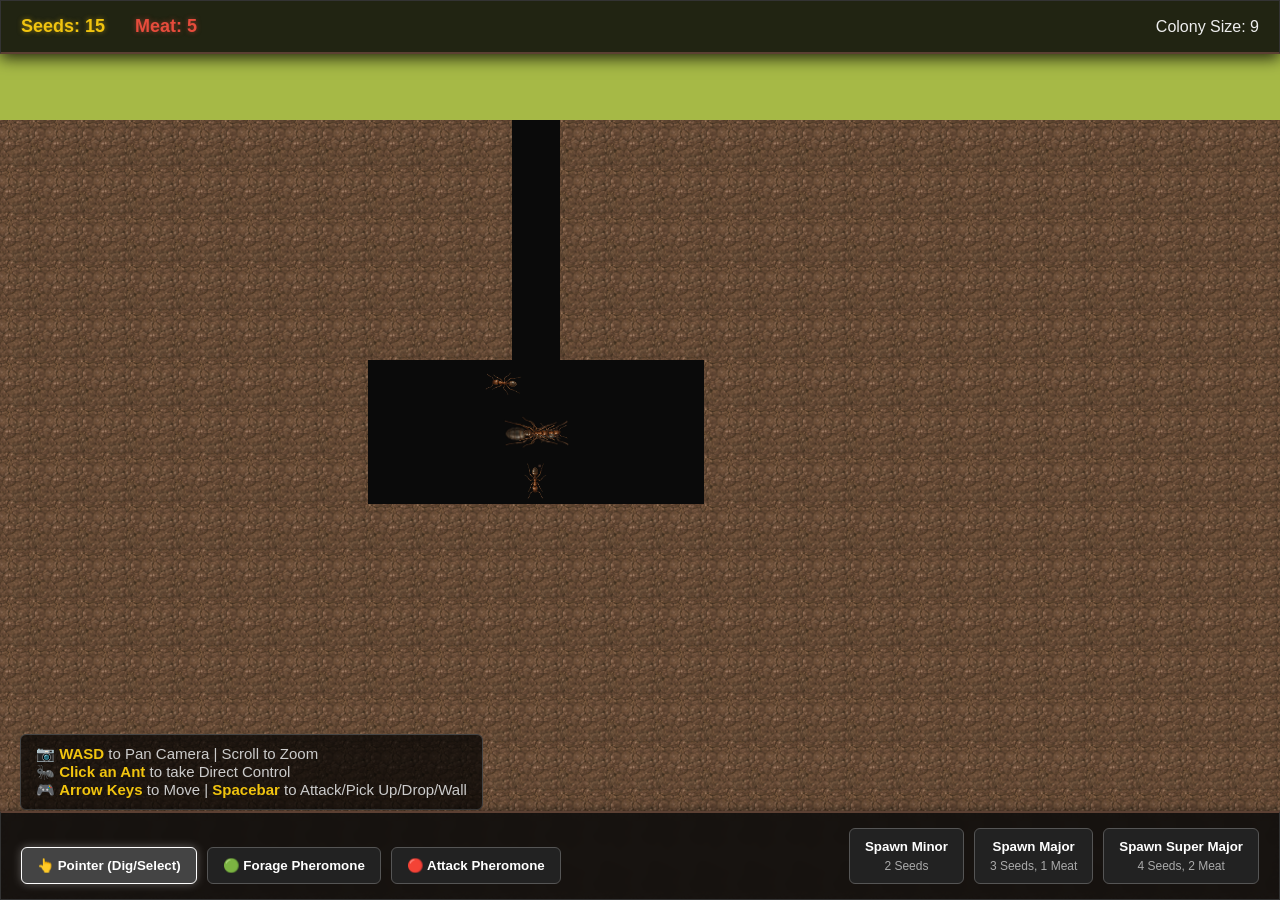
==== index.html @ 5a68338a "Add files via upload" ====
<!DOCTYPE html>
<html lang="en">
<head>
    <meta charset="UTF-8">
    <meta name="viewport" content="width=device-width, initial-scale=1.0">
    <title>Pheidole Rhea - Solid Walls Update</title>
    <style>
        * { box-sizing: border-box; margin: 0; padding: 0; user-select: none; }
        body {
            background-color: #050505; color: #eee;
            font-family: 'Segoe UI', Tahoma, Geneva, Verdana, sans-serif;
            overflow: hidden; width: 100vw; height: 100vh;
        }
        #game-container { position: relative; width: 100%; height: 100%; }
        canvas { display: block; width: 100%; height: 100%; image-rendering: pixelated; }
        
        #ui-layer {
            position: absolute; top: 0; left: 0; width: 100%; height: 100%;
            pointer-events: none; display: flex; flex-direction: column; justify-content: space-between;
        }

        .hud-panel {
            background: rgba(10, 10, 10, 0.85); border: 1px solid #333;
            padding: 15px 20px; pointer-events: auto;
            box-shadow: 0 4px 15px rgba(0,0,0,0.8); backdrop-filter: blur(5px);
        }

        #top-hud { display: flex; justify-content: space-between; align-items: center; border-bottom: 2px solid #5c4033; }
        .resource-group { display: flex; gap: 30px; font-weight: bold; font-size: 18px; }
        .res-seeds { color: #f1c40f; text-shadow: 0 0 5px rgba(241, 196, 15, 0.5); }
        .res-meat { color: #e74c3c; text-shadow: 0 0 5px rgba(231, 76, 60, 0.5); }

        #raid-warning {
            color: #ff3333; font-weight: 900; font-size: 24px; letter-spacing: 2px;
            animation: pulse-red 0.5s infinite alternate; display: none;
        }

        @keyframes pulse-red {
            from { text-shadow: 0 0 10px #ff0000; transform: scale(1); }
            to { text-shadow: 0 0 30px #ff0000; transform: scale(1.1); }
        }

        #bottom-hud { display: flex; justify-content: space-between; align-items: flex-end; border-top: 2px solid #5c4033; }
        .tools-group, .spawn-group { display: flex; gap: 10px; }

        button {
            background: #222; color: #fff; border: 1px solid #555; padding: 10px 15px;
            cursor: pointer; font-weight: bold; border-radius: 6px; transition: all 0.2s;
        }
        button:hover { background: #333; transform: translateY(-2px); }
        button:active { transform: translateY(1px); }
        button:disabled { background: #111; color: #444; cursor: not-allowed; transform: none; border-color: #222; }
        
        .tool-btn.active { background: #444; border-color: #fff; box-shadow: 0 0 10px rgba(255,255,255,0.3); }
        .tool-forage.active { border-color: #2ecc71; box-shadow: 0 0 10px #2ecc71; }
        .tool-attack.active { border-color: #e74c3c; box-shadow: 0 0 10px #e74c3c; }
        .cost { display: block; font-size: 12px; color: #aaa; margin-top: 5px; font-weight: normal; }

        #context-menu {
            position: absolute; top: 50%; left: 50%; transform: translate(-50%, -50%);
            display: none; flex-direction: column; align-items: center; border-radius: 8px;
        }
        #plug-btn { background: #880000; border-color: #ff4444; font-size: 16px; padding: 12px 24px; }
        #plug-btn:hover { background: #aa0000; box-shadow: 0 0 15px #ff0000; }

        #controls-hint {
            position: absolute; bottom: 90px; left: 20px; color: #ccc; font-size: 15px; pointer-events: none;
            background: rgba(0,0,0,0.7); padding: 10px 15px; border-radius: 6px; border: 1px solid #444;
        }
        .highlight { color: #f1c40f; font-weight: bold; }
    </style>
</head>
<body>

<div id="game-container">
    <canvas id="gameCanvas"></canvas>
    
    <div id="controls-hint">
        📷 <span class="highlight">WASD</span> to Pan Camera | Scroll to Zoom<br>
        🐜 <span class="highlight">Click an Ant</span> to take Direct Control<br>
        🎮 <span class="highlight">Arrow Keys</span> to Move | <span class="highlight">Spacebar</span> to Attack/Pick Up/Drop/Wall
    </div>

    <div id="ui-layer">
        <div id="top-hud" class="hud-panel">
            <div class="resource-group">
                <span class="res-seeds">Seeds: <span id="count-seeds">10</span></span>
                <span class="res-meat">Meat: <span id="count-meat">5</span></span>
            </div>
            <div id="raid-warning">⚠️ WAVE <span id="wave-num">1</span>: ARMY ANT RAID! ⚠️</div>
            <div class="population">Colony Size: <span id="count-pop">1</span></div>
        </div>

        <div id="context-menu" class="hud-panel">
            <h3 style="margin-bottom: 15px; color: #3498db;">Super Major Selected</h3>
            <button id="plug-btn">Toggle Plug Mode (Defend)</button>
        </div>

        <div id="bottom-hud" class="hud-panel">
            <div class="tools-group">
                <button class="tool-btn active" id="tool-pointer" onclick="setTool('pointer')">👆 Pointer (Dig/Select)</button>
                <button class="tool-btn tool-forage" id="tool-forage" onclick="setTool('forage')">🟢 Forage Pheromone</button>
                <button class="tool-btn tool-attack" id="tool-attack" onclick="setTool('attack')">🔴 Attack Pheromone</button>
            </div>
            <div class="spawn-group">
                <button id="spawn-minor">Spawn Minor<span class="cost">2 Seeds</span></button>
                <button id="spawn-major">Spawn Major<span class="cost">3 Seeds, 1 Meat</span></button>
                <button id="spawn-super">Spawn Super Major<span class="cost">4 Seeds, 2 Meat</span></button>
            </div>
        </div>
    </div>
</div>

<script>
/** 
 * ENGINE & CAMERA SETUP
 */
const canvas = document.getElementById('gameCanvas');
const ctx = canvas.getContext('2d');
const TILE_SIZE = 40; 
const COLS = 60; 
const ROWS = 60;
const SURFACE_Y = 15; 

// Camera & Input System
const camera = { x: 0, y: 0, zoom: 1.2 };
const keys = { w: false, a: false, s: false, d: false, arrowup: false, arrowdown: false, arrowleft: false, arrowright: false, ' ': false };
let spacePressed = false; 

window.addEventListener('keydown', e => { 
    let k = e.key.toLowerCase();
    if(k === ' ') k = ' ';
    if(keys.hasOwnProperty(k)) {
        keys[k] = true;
        if (['arrowup', 'arrowdown', 'arrowleft', 'arrowright', ' '].includes(k)) e.preventDefault(); 
    }
});
window.addEventListener('keyup', e => { 
    let k = e.key.toLowerCase();
    if(k === ' ') { k = ' '; spacePressed = false; }
    if(keys.hasOwnProperty(k)) keys[k] = false; 
});
canvas.addEventListener('wheel', e => {
    camera.zoom -= e.deltaY * 0.001;
    camera.zoom = Math.max(0.5, Math.min(camera.zoom, 3.0));
});

function resize() { canvas.width = window.innerWidth; canvas.height = window.innerHeight; }
window.addEventListener('resize', resize);
resize();

// Game State
const state = {
    resources: { seeds: 15, meat: 5 },
    grid: [], entities: [], jobs: [], surfaceItems: [], pheromones: [], 
    particles: [], floatingTexts: [], splats: [], 
    controlledAnt: null, raidTimer: 1800, isRaidActive: false, wave: 1,
    activeTool: 'pointer', isDrawing: false, shake: 0, time: 0,
    postBattleTimer: 0
};

// Asset Registry
const ASSETS = {
    queen: { src: 'queen.png', img: new Image(), loaded: false, fallback: '#9b59b6' },
    minor: { src: 'minor.png', img: new Image(), loaded: false, fallback: '#f1c40f' },
    major: { src: 'major.png', img: new Image(), loaded: false, fallback: '#e67e22' },
    super_major: { src: 'super-major.png', img: new Image(), loaded: false, fallback: '#c0392b' },
    army_ant: { src: 'army_ant.png', img: new Image(), loaded: false, fallback: '#ff0000' },
    dirt_tile: { src: 'dirt_tile.png', img: new Image(), loaded: false, fallback: '#5c4033' },
    dirt_ball: { src: 'dirt_ball.png', img: new Image(), loaded: false, fallback: '#8b5a2b' }
};

Object.values(ASSETS).forEach(asset => {
    asset.img.src = asset.src;
    asset.img.onload = () => asset.loaded = true;
});

function initMap() {
    let centerX = Math.floor(COLS / 2);
    for (let y = 0; y < ROWS; y++) {
        state.grid[y] = [];
        for (let x = 0; x < COLS; x++) state.grid[y][x] = (y < SURFACE_Y) ? 0 : 1;
    }
    for(let y = SURFACE_Y - 1; y < SURFACE_Y + 5; y++) state.grid[y][centerX] = 0;
    for(let cy = SURFACE_Y + 5; cy <= SURFACE_Y + 7; cy++) {
        for(let cx = centerX - 3; cx <= centerX + 3; cx++) state.grid[cy][cx] = 0;
    }
    camera.x = (centerX * TILE_SIZE) - (canvas.width / 2) / camera.zoom;
    camera.y = ((SURFACE_Y + 5) * TILE_SIZE) - (canvas.height / 2) / camera.zoom;
}

/**
 * GAME JUICE
 */
class Particle {
    constructor(x, y, color, speed = 4) {
        this.x = x; this.y = y;
        this.vx = (Math.random() - 0.5) * speed; this.vy = (Math.random() - 0.5) * speed;
        this.life = 1.0; this.decay = Math.random() * 0.05 + 0.02;
        this.color = color; this.size = Math.random() * 4 + 2;
    }
    update() { this.x += this.vx; this.y += this.vy; this.life -= this.decay; }
    draw() {
        ctx.globalAlpha = Math.max(0, this.life);
        ctx.fillStyle = this.color; ctx.fillRect(this.x, this.y, this.size, this.size);
        ctx.globalAlpha = 1.0;
    }
}

class FloatingText {
    constructor(x, y, text, color) {
        this.x = x; this.y = y; this.text = text; this.color = color;
        this.life = 1.0; this.vy = -1;
    }
    update() { this.y += this.vy; this.life -= 0.02; }
    draw() {
        ctx.globalAlpha = Math.max(0, this.life);
        ctx.fillStyle = this.color; ctx.font = "bold 18px Arial";
        ctx.fillText(this.text, this.x, this.y);
        ctx.globalAlpha = 1.0;
    }
}

function spawnParticles(x, y, color, count=5, speed=4) { for(let i=0; i<count; i++) state.particles.push(new Particle(x, y, color, speed)); }
function spawnText(x, y, text, color) { state.floatingTexts.push(new FloatingText(x, y, text, color)); }
function triggerShake(intensity) { state.shake = intensity; }

/**
 * PHYSICS & COLLISION (NEW SOLID WALL SYSTEM)
 */
function isWall(gx, gy) {
    if (gx < 0 || gx >= COLS || gy < 0 || gy >= ROWS) return true; // World bounds are walls
    return state.grid[gy][gx] === 1;
}

// Pushes an entity out of any wall tile it currently overlaps
function resolveCollision(entity) {
    const radius = TILE_SIZE * 0.35; // Ant collision radius
    const left = entity.x - radius;
    const right = entity.x + radius;
    const top = entity.y - radius;
    const bottom = entity.y + radius;

    const minGx = Math.floor(left / TILE_SIZE);
    const maxGx = Math.floor(right / TILE_SIZE);
    const minGy = Math.floor(top / TILE_SIZE);
    const maxGy = Math.floor(bottom / TILE_SIZE);

    for (let gy = minGy; gy <= maxGy; gy++) {
        for (let gx = minGx; gx <= maxGx; gx++) {
            if (!isWall(gx, gy)) continue;

            // Tile world bounds
            const tileLeft = gx * TILE_SIZE;
            const tileRight = tileLeft + TILE_SIZE;
            const tileTop = gy * TILE_SIZE;
            const tileBottom = tileTop + TILE_SIZE;

            // Find closest point on tile to entity center
            const closestX = Math.max(tileLeft, Math.min(entity.x, tileRight));
            const closestY = Math.max(tileTop, Math.min(entity.y, tileBottom));

            const dx = entity.x - closestX;
            const dy = entity.y - closestY;
            const distSq = dx * dx + dy * dy;

            if (distSq < radius * radius && distSq > 0) {
                const dist = Math.sqrt(distSq);
                const overlap = radius - dist;
                const nx = dx / dist;
                const ny = dy / dist;

                entity.x += nx * overlap;
                entity.y += ny * overlap;
            } else if (distSq === 0) {
                // Entity center is exactly inside wall, push toward tile center inverse
                const centerX = tileLeft + TILE_SIZE / 2;
                const centerY = tileTop + TILE_SIZE / 2;
                const pushDx = entity.x - centerX;
                const pushDy = entity.y - centerY;
                const pushDist = Math.hypot(pushDx, pushDy) || 1;
                entity.x += (pushDx / pushDist) * (radius + 1);
                entity.y += (pushDy / pushDist) * (radius + 1);
            }
        }
    }
}

// Returns true if a straight line from (x1,y1) to (x2,y2) crosses any wall
function lineCrossesWall(x1, y1, x2, y2) {
    const steps = Math.ceil(Math.hypot(x2 - x1, y2 - y1) / (TILE_SIZE * 0.5));
    for (let i = 1; i <= steps; i++) {
        const t = i / steps;
        const cx = x1 + (x2 - x1) * t;
        const cy = y1 + (y2 - y1) * t;
        if (isWall(Math.floor(cx / TILE_SIZE), Math.floor(cy / TILE_SIZE))) return true;
    }
    return false;
}

/**
 * PATHFINDING (A*)
 */
function heuristic(a, b) { return Math.abs(a.x - b.x) + Math.abs(a.y - b.y); }
function findPath(startX, startY, endX, endY, isEnemy = false) {
    if(startX===endX && startY===endY) return [];
    if (isWall(endX, endY)) return null; // Can't path to a wall
    
    let openSet = [{ x: startX, y: startY, g: 0, f: heuristic({x: startX, y: startY}, {x: endX, y: endY}), parent: null }];
    let closedSet = new Set();
    
    while (openSet.length > 0) {
        openSet.sort((a, b) => a.f - b.f);
        let current = openSet.shift();
        
        if (current.x === endX && current.y === endY) {
            let path = []; let curr = current;
            while (curr.parent) { path.push({ x: curr.x, y: curr.y }); curr = curr.parent; }
            return path.reverse();
        }
        closedSet.add(`${current.x},${current.y}`);
        
        let neighbors = [
            { x: current.x, y: current.y - 1 }, { x: current.x, y: current.y + 1 },
            { x: current.x - 1, y: current.y }, { x: current.x + 1, y: current.y }
        ];
        
        for (let n of neighbors) {
            if (n.x < 0 || n.x >= COLS || n.y < 0 || n.y >= ROWS) continue;
            if (state.grid[n.y][n.x] === 1) continue; 
            if (closedSet.has(`${n.x},${n.y}`)) continue;
            if (isEnemy && state.entities.some(e => e.type === 'super_major' && e.state === 'DEFENDING' && e.gx === n.x && e.gy === n.y)) continue;
            
            let gScore = current.g + 1;
            let existing = openSet.find(o => o.x === n.x && o.y === n.y);
            if (!existing) openSet.push({ x: n.x, y: n.y, g: gScore, f: gScore + heuristic(n, {x: endX, y: endY}), parent: current });
            else if (gScore < existing.g) { existing.g = gScore; existing.f = gScore + heuristic(n, {x: endX, y: endY}); existing.parent = current; }
        }
    }
    return null; 
}

/**
 * ENTITIES & COMBAT
 */
const STATS = {
    queen: { hp: 200, dmg: 0, speed: 0 },
    minor: { hp: 15, dmg: 2, speed: 2.2 },
    major: { hp: 40, dmg: 8, speed: 1.6 },
    super_major: { hp: 80, dmg: 15, speed: 1.2 },
    army_ant: { hp: 25, dmg: 5, speed: 2.5 }
};

class Ant {
    constructor(type, x, y) {
        this.type = type; this.x = x; this.y = y;
        this.gx = Math.floor(x / TILE_SIZE); this.gy = Math.floor(y / TILE_SIZE);
        this.state = 'IDLE'; this.path = []; this.job = null;
        
        this.maxHp = STATS[type].hp; this.hp = this.maxHp;
        this.dmg = STATS[type].dmg; this.speed = STATS[type].speed;
        
        this.angle = 0; this.wobble = Math.random() * Math.PI;
        this.attackTimer = 0; this.flash = 0;
        this.underAttack = 0; 
        this.alertTimer = 0; 
    }

    update() {
        this.gx = Math.floor(this.x / TILE_SIZE); this.gy = Math.floor(this.y / TILE_SIZE);
        if (this.flash > 0) this.flash--;
        if (this.underAttack > 0) this.underAttack--;
        if (this.alertTimer > 0) this.alertTimer--;
        if (this.state === 'DEFENDING') this.speed = 0;

        // DIRECT PLAYER CONTROL OVERRIDE
        if (state.controlledAnt === this) {
            this.handlePlayerControl();
            resolveCollision(this); // NEW: Always enforce wall collision
            return;
        }

        // COMBAT SYSTEM (AI)
        if (this.attackTimer > 0) this.attackTimer--;
        if (this.type !== 'queen') {
            let enemyTypes = this.type === 'army_ant' ? ['minor', 'major', 'super_major', 'queen'] : ['army_ant'];
            let target = state.entities.find(e => enemyTypes.includes(e.type) && Math.hypot(e.x - this.x, e.y - this.y) < TILE_SIZE * 1.2);
            
            if (target) {
                if (this.state === 'MOVING_TO_JOB' || this.state === 'DIGGING' || this.state === 'HARVESTING') {
                    if (this.job) { this.job.assigned = false; this.job = null; }
                    this.state = 'IDLE';
                }
                
                this.path = []; 
                this.angle = Math.atan2(target.y - this.y, target.x - this.x);
                if (this.attackTimer <= 0) {
                    target.hp -= this.dmg;
                    target.flash = 10;
                    target.underAttack = 300; 
                    this.attackTimer = 30; 
                    spawnParticles(target.x, target.y, '#ff0000', 5, 6);
                    triggerShake(2);
                    
                    // UPDATED: Combat lunge respects walls
                    const lungeDist = 8;
                    const lungeX = this.x + Math.cos(this.angle) * lungeDist;
                    const lungeY = this.y + Math.sin(this.angle) * lungeDist;
                    if (!lineCrossesWall(this.x, this.y, lungeX, lungeY)) {
                        this.x = lungeX;
                        this.y = lungeY;
                    }
                }
                resolveCollision(this); // NEW: Enforce after combat movement
                return; 
            }
        }

        // MOVEMENT
        if (this.path.length > 0) {
            let target = this.path[0];
            let tx = target.x * TILE_SIZE + TILE_SIZE / 2;
            let ty = target.y * TILE_SIZE + TILE_SIZE / 2;
            let dx = tx - this.x, dy = ty - this.y;
            let dist = Math.hypot(dx, dy);
            
            if (dist < this.speed) {
                this.x = tx; this.y = ty; this.path.shift();
            } else {
                this.x += (dx / dist) * this.speed; this.y += (dy / dist) * this.speed;
                this.angle = Math.atan2(dy, dx); 
                this.wobble += 0.4;
                if (Math.random() < 0.1 && this.gy >= SURFACE_Y) spawnParticles(this.x, this.y, '#5c4033', 1, 1);
            }
        } else {
            this.handleStateLogic();
        }
        
        resolveCollision(this); // NEW: Always enforce wall collision after any movement
    }

    handlePlayerControl() {
        let dx = 0, dy = 0;
        if (keys.arrowup) dy -= this.speed * 1.5; 
        if (keys.arrowdown) dy += this.speed * 1.5;
        if (keys.arrowleft) dx -= this.speed * 1.5;
        if (keys.arrowright) dx += this.speed * 1.5;

        if (dx !== 0 || dy !== 0) {
            this.x += dx;
            this.y += dy;
            this.angle = Math.atan2(dy, dx);
            this.wobble += 0.5;
            if (Math.random() < 0.2 && this.gy >= SURFACE_Y) spawnParticles(this.x, this.y, '#5c4033', 1, 1);
            // Collision resolved in main update() after this returns
        }

        if (keys[' '] && !spacePressed) {
            spacePressed = true;
            this.performManualAction();
        }
    }

    performManualAction() {
        let enemy = state.entities.find(e => e.type === 'army_ant' && Math.hypot(e.x - this.x, e.y - this.y) < TILE_SIZE * 1.5);
        if (enemy) {
            enemy.hp -= this.dmg; enemy.flash = 10; enemy.underAttack = 300;
            spawnParticles(enemy.x, enemy.y, '#ff0000', 8, 6);
            triggerShake(3);
            
            // UPDATED: Player attack lunge also respects walls
            const lungeDist = 10;
            const lungeX = this.x + Math.cos(this.angle) * lungeDist;
            const lungeY = this.y + Math.sin(this.angle) * lungeDist;
            if (!lineCrossesWall(this.x, this.y, lungeX, lungeY)) {
                this.x = lungeX;
                this.y = lungeY;
            }
            return;
        }

        // Wall Building Logic
        if (this.state === 'CARRYING_DIRT') {
            let targetGx = this.gx + Math.round(Math.cos(this.angle));
            let targetGy = this.gy + Math.round(Math.sin(this.angle));
            
            if (targetGy >= 0 && targetGy < ROWS && targetGx >= 0 && targetGx < COLS && state.grid[targetGy][targetGx] === 0) {
                state.grid[targetGy][targetGx] = 1; 
                spawnParticles(targetGx*TILE_SIZE+20, targetGy*TILE_SIZE+20, '#8b5a2b', 12, 3);
                triggerShake(3);
                spawnText(targetGx*TILE_SIZE+20, targetGy*TILE_SIZE, "WALL!", "#d4a574");
            }
            
            this.state = 'IDLE'; 
            return;
        }

        if (this.state === 'CARRYING_RESOURCE') {
            state.surfaceItems.push({ type: this.carriedResource, x: this.gx, y: this.gy });
            this.state = 'IDLE'; this.carriedResource = null; return;
        }

        let item = state.surfaceItems.find(i => i.x === this.gx && i.y === this.gy);
        if (item) {
            this.carriedResource = item.type; this.state = 'CARRYING_RESOURCE';
            state.surfaceItems = state.surfaceItems.filter(i => i !== item);
            return;
        }

        let targetGx = this.gx + Math.round(Math.cos(this.angle));
        let targetGy = this.gy + Math.round(Math.sin(this.angle));
        if (targetGy >= SURFACE_Y && state.grid[targetGy] && state.grid[targetGy][targetGx] === 1) {
            state.grid[targetGy][targetGx] = 0;
            spawnParticles(targetGx*TILE_SIZE+20, targetGy*TILE_SIZE+20, '#5c4033', 15);
            this.state = 'CARRYING_DIRT';
        }
    }

    handleStateLogic() {
        if (this.type === 'queen') return;

        // POST-BATTLE RETREAT LOGIC
        if (state.postBattleTimer > 0 && this.type !== 'army_ant') {
            if (this.gy >= SURFACE_Y) {
                let centerX = Math.floor(COLS / 2);
                let surfaceTargetY = SURFACE_Y - 2;
                if (this.path.length === 0 || Math.random() < 0.02) {
                    this.path = findPath(this.gx, this.gy, centerX, surfaceTargetY) || [];
                }
            } else {
                if (this.path.length === 0 && Math.random() < 0.05) {
                     let nx = this.gx + Math.floor(Math.random()*10)-5;
                     let ny = Math.max(0, Math.min(SURFACE_Y-2, this.gy + Math.floor(Math.random()*6)-3));
                     this.path = findPath(this.gx, this.gy, nx, ny) || [];
                }
            }
            return;
        }

        // DISTRESS SYSTEM
        if (this.type !== 'army_ant') {
            let distressAnt = state.entities.find(e => e.underAttack > 0 && e.type !== 'army_ant' && e !== this);
            if (distressAnt) {
                let dist = Math.hypot(this.x - distressAnt.x, this.y - distressAnt.y);
                if (dist < TILE_SIZE * 8) {
                    let shouldHelp = (distressAnt.type === 'queen') || (this.type === 'major') || (this.type === 'super_major' && distressAnt.gy >= SURFACE_Y);
                    if (shouldHelp) {
                        if (this.state === 'MOVING_TO_JOB' || this.state === 'DIGGING' || this.state === 'HARVESTING') {
                            if (this.job) { this.job.assigned = false; this.job = null; }
                            this.state = 'IDLE';
                        }
                        this.path = findPath(this.gx, this.gy, distressAnt.gx, distressAnt.gy) || [];
                        this.alertTimer = 60; 
                        return;
                    }
                }
            }
        }

        if (this.type === 'army_ant') {
            if (Math.random() < 0.05) {
                let queen = state.entities.find(e => e.type === 'queen');
                if (queen) this.path = findPath(this.gx, this.gy, queen.gx, queen.gy, true) || [];
            }
            return;
        }

        if (this.state === 'IDLE') {
            let workersAlive = state.entities.some(e => e.type === 'minor' || e.type === 'major');
            
            if (this.type === 'minor' || (!workersAlive && this.type === 'super_major')) {
                let job = state.jobs.find(j => !j.assigned && (j.type === 'DIG' || (j.type === 'HARVEST' && j.resourceType === 'seed')));
                if (job) this.assignJob(job);
            } 
            if (this.type === 'major' || (!workersAlive && this.type === 'super_major')) {
                let job = state.jobs.find(j => !j.assigned && j.type === 'HARVEST' && j.resourceType === 'meat');
                if (job) this.assignJob(job);
            }

            if (this.type === 'super_major' && workersAlive && Math.random() < 0.005) {
                let targetX = Math.floor(Math.random() * COLS);
                let targetY = Math.floor(Math.random() * (SURFACE_Y - 2));
                this.path = findPath(this.gx, this.gy, targetX, targetY) || [];
            }

            if (!this.job && this.type !== 'super_major') {
                if (this.gy < SURFACE_Y) {
                    if (Math.random() < 0.05) {
                        let queen = state.entities.find(e => e.type === 'queen');
                        this.path = findPath(this.gx, this.gy, queen.gx, queen.gy) || [];
                    }
                } else if (Math.random() < 0.02) {
                    let nx = this.gx + Math.floor(Math.random()*5)-2;
                    let ny = this.gy + Math.floor(Math.random()*5)-2;
                    if (state.grid[ny] && state.grid[ny][nx] === 0) this.path = findPath(this.gx, this.gy, nx, ny) || [];
                }
            }
        } else if (this.state === 'MOVING_TO_JOB') {
            if (Math.hypot(this.gx - this.job.x, this.gy - this.job.y) <= 1) {
                if (this.job.type === 'DIG') { this.state = 'DIGGING'; this.digTimer = 20; }
                else if (this.job.type === 'HARVEST') { this.state = 'HARVESTING'; this.digTimer = 10; }
            } else {
                this.assignJob(this.job); 
            }
        } else if (this.state === 'DIGGING') {
            this.digTimer--;
            if(this.digTimer % 5 === 0) spawnParticles(this.x, this.y, '#5c4033', 2);
            if (this.digTimer <= 0) {
                state.grid[this.job.y][this.job.x] = 0; 
                spawnParticles(this.job.x*TILE_SIZE+20, this.job.y*TILE_SIZE+20, '#5c4033', 15);
                state.jobs = state.jobs.filter(j => j !== this.job);
                this.job = null; this.state = 'CARRYING_DIRT';
                this.path = findPath(this.gx, this.gy, Math.floor(COLS/2), SURFACE_Y - 2) || []; 
            }
        } else if (this.state === 'CARRYING_DIRT') {
            if (this.gy < SURFACE_Y) {
                this.state = 'IDLE'; spawnParticles(this.x, this.y, '#8b5a2b', 8);
            }
            else if (this.path.length === 0) this.path = findPath(this.gx, this.gy, Math.floor(COLS/2), SURFACE_Y - 2) || [];
        } else if (this.state === 'HARVESTING') {
            this.digTimer--;
            if (this.digTimer <= 0) {
                state.surfaceItems = state.surfaceItems.filter(i => !(i.x === this.job.x && i.y === this.job.y));
                state.jobs = state.jobs.filter(j => j !== this.job);
                this.carriedResource = this.job.resourceType;
                spawnParticles(this.x, this.y, this.carriedResource === 'seed' ? '#f1c40f' : '#e74c3c', 10);
                this.job = null; this.state = 'CARRYING_RESOURCE';
                let queen = state.entities.find(e => e.type === 'queen');
                this.path = findPath(this.gx, this.gy, queen.gx, queen.gy) || [];
            }
        } else if (this.state === 'CARRYING_RESOURCE') {
            let queen = state.entities.find(e => e.type === 'queen');
            if (Math.hypot(this.gx - queen.gx, this.gy - queen.gy) < TILE_SIZE) {
                if (this.carriedResource === 'seed') { state.resources.seeds++; spawnText(this.x, this.y-20, "+1 Seed", "#f1c40f"); }
                if (this.carriedResource === 'meat') { state.resources.meat++; spawnText(this.x, this.y-20, "+1 Meat", "#e74c3c"); }
                updateUI();
                this.carriedResource = null; this.state = 'IDLE';
            } else if (this.path.length === 0) {
                this.path = findPath(this.gx, this.gy, queen.gx, queen.gy) || [];
            }
        }
    }

    assignJob(job) {
        job.assigned = true; this.job = job;
        let targetX = job.x, targetY = job.y;
        if (job.type === 'DIG') {
            let adj = [
                {x: job.x, y: job.y-1}, {x: job.x, y: job.y+1},
                {x: job.x-1, y: job.y}, {x: job.x+1, y: job.y}
            ].find(n => state.grid[n.y] && state.grid[n.y][n.x] === 0);
            if (adj) { targetX = adj.x; targetY = adj.y; }
        }
        this.path = findPath(this.gx, this.gy, targetX, targetY) || [];
        if (this.path.length > 0) this.state = 'MOVING_TO_JOB';
        else { job.assigned = false; this.job = null; }
    }

    draw() {
        ctx.save();
        ctx.translate(this.x, this.y);
        
        let scaleX = 1, scaleY = 1;
        if (this.path.length > 0 || (state.controlledAnt === this && (keys.arrowup || keys.arrowdown || keys.arrowleft || keys.arrowright))) {
            scaleX = 1 + Math.sin(this.wobble * 2) * 0.15;
            scaleY = 1 - Math.sin(this.wobble * 2) * 0.15;
            ctx.rotate(this.angle + Math.sin(this.wobble) * 0.1);
        } else {
            ctx.rotate(this.angle);
        }
        ctx.scale(scaleX, scaleY);

        let asset = ASSETS[this.type];
        let size = this.type === 'queen' ? TILE_SIZE * 1.5 : this.type === 'super_major' ? TILE_SIZE * 1.2 : TILE_SIZE;
        
        let drawW = size;
        let drawH = size;
        if (asset.loaded && asset.img.width && asset.img.height) {
            let aspect = asset.img.width / asset.img.height;
            if (aspect > 1) drawH = size / aspect; 
            else drawW = size * aspect;
            ctx.drawImage(asset.img, -drawW/2, -drawH/2, drawW, drawH);
        } else {
            ctx.fillStyle = asset.fallback;
            ctx.beginPath(); ctx.ellipse(0, 0, size/2, size/3, 0, 0, Math.PI*2); ctx.fill();
            ctx.fillStyle = '#fff'; ctx.fillRect(size/3, -2, 4, 4);
        }

        if (this.flash > 0) {
            ctx.globalCompositeOperation = 'source-atop';
            ctx.fillStyle = 'rgba(255, 0, 0, 0.5)';
            ctx.fillRect(-drawW/2, -drawH/2, drawW, drawH);
            ctx.globalCompositeOperation = 'source-over';
        }

        if (this.state === 'CARRYING_DIRT') {
            if (ASSETS.dirt_ball.loaded) ctx.drawImage(ASSETS.dirt_ball.img, drawW/4, -drawH/4, drawW/2, drawH/2);
            else { ctx.fillStyle = '#8b5a2b'; ctx.beginPath(); ctx.arc(drawW/2, 0, 6, 0, Math.PI*2); ctx.fill(); }
        } else if (this.state === 'CARRYING_RESOURCE') {
            ctx.fillStyle = this.carriedResource === 'seed' ? '#f1c40f' : '#e74c3c';
            ctx.beginPath(); ctx.arc(drawW/2, 0, 8, 0, Math.PI*2); ctx.fill();
        }

        if (state.controlledAnt === this) {
            ctx.strokeStyle = '#00ff00'; ctx.lineWidth = 3;
            ctx.beginPath(); ctx.arc(0, 0, size/1.2, 0, Math.PI * 2); ctx.stroke();
            ctx.strokeStyle = 'rgba(0, 255, 0, 0.3)';
            ctx.beginPath(); ctx.moveTo(0,0); ctx.lineTo(TILE_SIZE, 0); ctx.stroke();
        }
        
        if (this.hp < this.maxHp) {
            ctx.fillStyle = '#f00'; ctx.fillRect(-15, -size/2 - 10, 30, 4);
            ctx.fillStyle = '#0f0'; ctx.fillRect(-15, -size/2 - 10, 30 * (this.hp/this.maxHp), 4);
        }

        ctx.restore();

        if (this.alertTimer > 0) {
            ctx.fillStyle = '#ffcc00'; ctx.font = "bold 20px Arial";
            ctx.fillText("!", this.x - 5, this.y - size/2 - 15);
        }
    }
}

/**
 * GAME LOGIC
 */
function spawnResource() {
    if (Math.random() < 0.04 && state.surfaceItems.length < 30) {
        let rx = Math.floor(Math.random() * COLS);
        let ry = Math.floor(Math.random() * (SURFACE_Y - 1));
        let type = Math.random() > 0.4 ? 'seed' : 'meat';
        state.surfaceItems.push({ type, x: rx, y: ry });
        state.jobs.push({ type: 'HARVEST', x: rx, y: ry, resourceType: type, assigned: false });
    }
}

function triggerRaid() {
    state.isRaidActive = true;
    state.postBattleTimer = 0;
    document.getElementById('wave-num').innerText = state.wave;
    document.getElementById('raid-warning').style.display = 'block';
    triggerShake(20); 
    
    let antCount = 5 + (state.wave * 3); 
    for (let i = 0; i < antCount; i++) {
        setTimeout(() => {
            let startX = Math.random() > 0.5 ? 0 : COLS - 1;
            let startY = Math.floor(Math.random() * 5);
            state.entities.push(new Ant('army_ant', startX * TILE_SIZE + 20, startY * TILE_SIZE + 20));
        }, i * 600);
    }
    setTimeout(() => {
        state.isRaidActive = false;
        state.postBattleTimer = 600;
        document.getElementById('raid-warning').style.display = 'none';
        state.wave++;
        
        state.entities = state.entities.filter(e => e.type !== 'army_ant');
        spawnText(canvas.width/2, canvas.height/2, "RAID CLEARED!", "#2ecc71");
    }, 20000);
}

/**
 * INPUT HANDLING
 */
function setTool(tool) {
    state.activeTool = tool;
    document.querySelectorAll('.tool-btn').forEach(btn => btn.classList.remove('active'));
    document.getElementById(`tool-${tool}`).classList.add('active');
}

function getWorldPos(e) {
    const rect = canvas.getBoundingClientRect();
    const mouseX = e.clientX - rect.left;
    const mouseY = e.clientY - rect.top;
    
    const cx = (mouseX - canvas.width / 2) / camera.zoom + (canvas.width / 2 + camera.x);
    const cy = (mouseY - canvas.height / 2) / camera.zoom + (canvas.height / 2 + camera.y);
    
    return { cx, cy, gx: Math.floor(cx / TILE_SIZE), gy: Math.floor(cy / TILE_SIZE) };
}

canvas.addEventListener('mousedown', (e) => { state.isDrawing = true; handleInput(e); });
canvas.addEventListener('mousemove', (e) => { if (state.isDrawing) handleInput(e); });
canvas.addEventListener('mouseup', () => state.isDrawing = false);

function handleInput(e) {
    const { cx, cy, gx, gy } = getWorldPos(e);

    if (state.activeTool === 'pointer' && e.type === 'mousedown') {
        let clickedAnt = state.entities.find(ant => ant.type !== 'army_ant' && Math.hypot(ant.x - cx, ant.y - cy) < TILE_SIZE);
        
        if (clickedAnt) {
            state.controlledAnt = clickedAnt;
            if (clickedAnt.job) { clickedAnt.job.assigned = false; clickedAnt.job = null; }
            clickedAnt.path = []; 
            if (clickedAnt.type === 'super_major') document.getElementById('context-menu').style.display = 'flex';
            else document.getElementById('context-menu').style.display = 'none';
            return;
        } else {
            state.controlledAnt = null;
            document.getElementById('context-menu').style.display = 'none';
        }

        if (gy >= SURFACE_Y && state.grid[gy] && state.grid[gy][gx] === 1) {
            let isExposed = false;
            if (gy > 0 && state.grid[gy-1][gx] === 0) isExposed = true;
            if (gy < ROWS-1 && state.grid[gy+1][gx] === 0) isExposed = true;
            if (gx > 0 && state.grid[gy][gx-1] === 0) isExposed = true;
            if (gx < COLS-1 && state.grid[gy][gx+1] === 0) isExposed = true;

            if (isExposed && !state.jobs.some(j => j.x === gx && j.y === gy && j.type === 'DIG')) {
                state.jobs.push({ type: 'DIG', x: gx, y: gy, assigned: false });
                spawnParticles(cx, cy, '#5c4033', 5);
            }
        }
    } else if (state.activeTool !== 'pointer') {
        state.pheromones.push({ x: cx, y: cy, type: state.activeTool, birthTime: state.time });
    }
}

document.getElementById('plug-btn').addEventListener('click', () => {
    if (state.controlledAnt && state.controlledAnt.type === 'super_major') {
        state.controlledAnt.state = state.controlledAnt.state === 'DEFENDING' ? 'IDLE' : 'DEFENDING';
        if(state.controlledAnt.state === 'DEFENDING') {
            state.controlledAnt.x = state.controlledAnt.gx * TILE_SIZE + TILE_SIZE/2;
            state.controlledAnt.y = state.controlledAnt.gy * TILE_SIZE + TILE_SIZE/2;
            state.controlledAnt.path = [];
            triggerShake(5);
        }
    }
});

function buyAnt(type, seedCost, meatCost) {
    if (state.resources.seeds >= seedCost && state.resources.meat >= meatCost) {
        state.resources.seeds -= seedCost; state.resources.meat -= meatCost;
        let queen = state.entities.find(e => e.type === 'queen');
        state.entities.push(new Ant(type, queen.x, queen.y));
        spawnParticles(queen.x, queen.y, '#fff', 15);
        updateUI();
    }
}

document.getElementById('spawn-minor').onclick = () => buyAnt('minor', 2, 0);
document.getElementById('spawn-major').onclick = () => buyAnt('major', 3, 1);
document.getElementById('spawn-super').onclick = () => buyAnt('super_major', 4, 2);

function updateUI() {
    document.getElementById('count-seeds').innerText = state.resources.seeds;
    document.getElementById('count-meat').innerText = state.resources.meat;
    document.getElementById('count-pop').innerText = state.entities.filter(e => e.type !== 'army_ant').length;
    document.getElementById('spawn-minor').disabled = state.resources.seeds < 2;
    document.getElementById('spawn-major').disabled = state.resources.seeds < 3 || state.resources.meat < 1;
    document.getElementById('spawn-super').disabled = state.resources.seeds < 4 || state.resources.meat < 2;
}

/**
 * MAIN LOOP
 */
function update() {
    state.time += 0.05;

    if (state.controlledAnt) {
        let targetCamX = state.controlledAnt.x - (canvas.width / 2) / camera.zoom;
        let targetCamY = state.controlledAnt.y - (canvas.height / 2) / camera.zoom;
        camera.x += (targetCamX - camera.x) * 0.1;
        camera.y += (targetCamY - camera.y) * 0.1;
    } else {
        let camSpeed = 10 / camera.zoom;
        if (keys.w) camera.y -= camSpeed;
        if (keys.s) camera.y += camSpeed;
        if (keys.a) camera.x -= camSpeed;
        if (keys.d) camera.x += camSpeed;
    }

    state.entities.forEach(ant => ant.update());
    state.entities = state.entities.filter(ant => {
        if (ant.hp <= 0) {
            spawnParticles(ant.x, ant.y, '#ff0000', 20);
            spawnText(ant.x, ant.y, "DEAD", "#ff0000");
            triggerShake(4);
            state.splats.push({ x: ant.x, y: ant.y, size: Math.random()*15 + 10 });
            
            if (ant === state.controlledAnt) state.controlledAnt = null;
            if (ant.type === 'army_ant') {
                state.surfaceItems.push({ type: 'meat', x: ant.gx, y: ant.gy });
                state.jobs.push({ type: 'HARVEST', x: ant.gx, y: ant.gy, resourceType: 'meat', assigned: false });
            }
            return false;
        }
        return true;
    });

    state.pheromones = state.pheromones.filter(p => (state.time - p.birthTime) < 500);
    
    state.particles.forEach(p => p.update());
    state.particles = state.particles.filter(p => p.life > 0);
    state.floatingTexts.forEach(t => t.update());
    state.floatingTexts = state.floatingTexts.filter(t => t.life > 0);

    spawnResource();
    state.raidTimer--;
    if (state.raidTimer <= 0) { triggerRaid(); state.raidTimer = 3600; }
    if (state.postBattleTimer > 0) state.postBattleTimer--;
    if (state.shake > 0) { state.shake *= 0.9; if (state.shake < 0.5) state.shake = 0; }
}

function draw() {
    ctx.clearRect(0, 0, canvas.width, canvas.height);
    ctx.save();
    
    let dx = (Math.random() - 0.5) * state.shake;
    let dy = (Math.random() - 0.5) * state.shake;
    ctx.translate(canvas.width/2 + dx, canvas.height/2 + dy);
    ctx.scale(camera.zoom, camera.zoom);
    ctx.translate(-canvas.width/2 - camera.x, -canvas.height/2 - camera.y);

    ctx.fillStyle = '#A6B946'; ctx.fillRect(0, 0, COLS*TILE_SIZE, SURFACE_Y*TILE_SIZE);
    ctx.fillStyle = '#0a0a0a'; ctx.fillRect(0, SURFACE_Y*TILE_SIZE, COLS*TILE_SIZE, ROWS*TILE_SIZE);

    for (let y = SURFACE_Y; y < ROWS; y++) {
        for (let x = 0; x < COLS; x++) {
            if (state.grid[y] && state.grid[y][x] === 1) {
                if (ASSETS.dirt_tile.loaded) {
                    ctx.drawImage(ASSETS.dirt_tile.img, x * TILE_SIZE, y * TILE_SIZE, TILE_SIZE, TILE_SIZE);
                } else {
                    ctx.fillStyle = ASSETS.dirt_tile.fallback;
                    ctx.fillRect(x * TILE_SIZE, y * TILE_SIZE, TILE_SIZE, TILE_SIZE);
                    ctx.strokeStyle = 'rgba(0,0,0,0.4)'; ctx.strokeRect(x * TILE_SIZE, y * TILE_SIZE, TILE_SIZE, TILE_SIZE);
                }
            }
        }
    }

    ctx.fillStyle = 'rgba(150, 0, 0, 0.6)';
    state.splats.forEach(s => {
        ctx.beginPath(); ctx.arc(s.x, s.y, s.size, 0, Math.PI*2); ctx.fill();
    });

    ctx.fillStyle = 'rgba(255, 255, 0, 0.3)';
    state.jobs.forEach(job => { if (job.type === 'DIG') ctx.fillRect(job.x * TILE_SIZE, job.y * TILE_SIZE, TILE_SIZE, TILE_SIZE); });

    state.pheromones.forEach(p => {
        let age = state.time - p.birthTime;
        let alpha = Math.max(0, 1 - (age / 500)) * 0.6;
        ctx.globalAlpha = alpha;
        ctx.fillStyle = p.type === 'forage' ? '#2ecc71' : '#e74c3c';
        ctx.beginPath(); ctx.arc(p.x, p.y, 12, 0, Math.PI*2); ctx.fill();
    });
    ctx.globalAlpha = 1.0;

    let pulse = Math.abs(Math.sin(state.time)) * 5;
    state.surfaceItems.forEach(item => {
        ctx.fillStyle = item.type === 'seed' ? `rgba(241, 196, 15, 0.3)` : `rgba(231, 76, 60, 0.3)`;
        ctx.beginPath(); ctx.arc(item.x * TILE_SIZE + TILE_SIZE/2, item.y * TILE_SIZE + TILE_SIZE/2, TILE_SIZE/2 + pulse, 0, Math.PI*2); ctx.fill();
        
        ctx.fillStyle = item.type === 'seed' ? '#f1c40f' : '#e74c3c';
        ctx.beginPath(); ctx.arc(item.x * TILE_SIZE + TILE_SIZE/2, item.y * TILE_SIZE + TILE_SIZE/2, TILE_SIZE/3, 0, Math.PI*2); ctx.fill();
    });

    state.entities.forEach(ant => ant.draw());
    state.particles.forEach(p => p.draw());
    state.floatingTexts.forEach(t => t.draw());

    ctx.restore();
    requestAnimationFrame(() => { update(); draw(); });
}

// Start Game
initMap();
let centerX = Math.floor(COLS / 2);
state.entities.push(new Ant('queen', centerX * TILE_SIZE + 20, (SURFACE_Y + 6) * TILE_SIZE + 20));
for(let i=0; i<8; i++) state.entities.push(new Ant('minor', centerX * TILE_SIZE + 20, (SURFACE_Y + 6) * TILE_SIZE + 20));
updateUI();
draw(); 
</script>
</body>
</html>
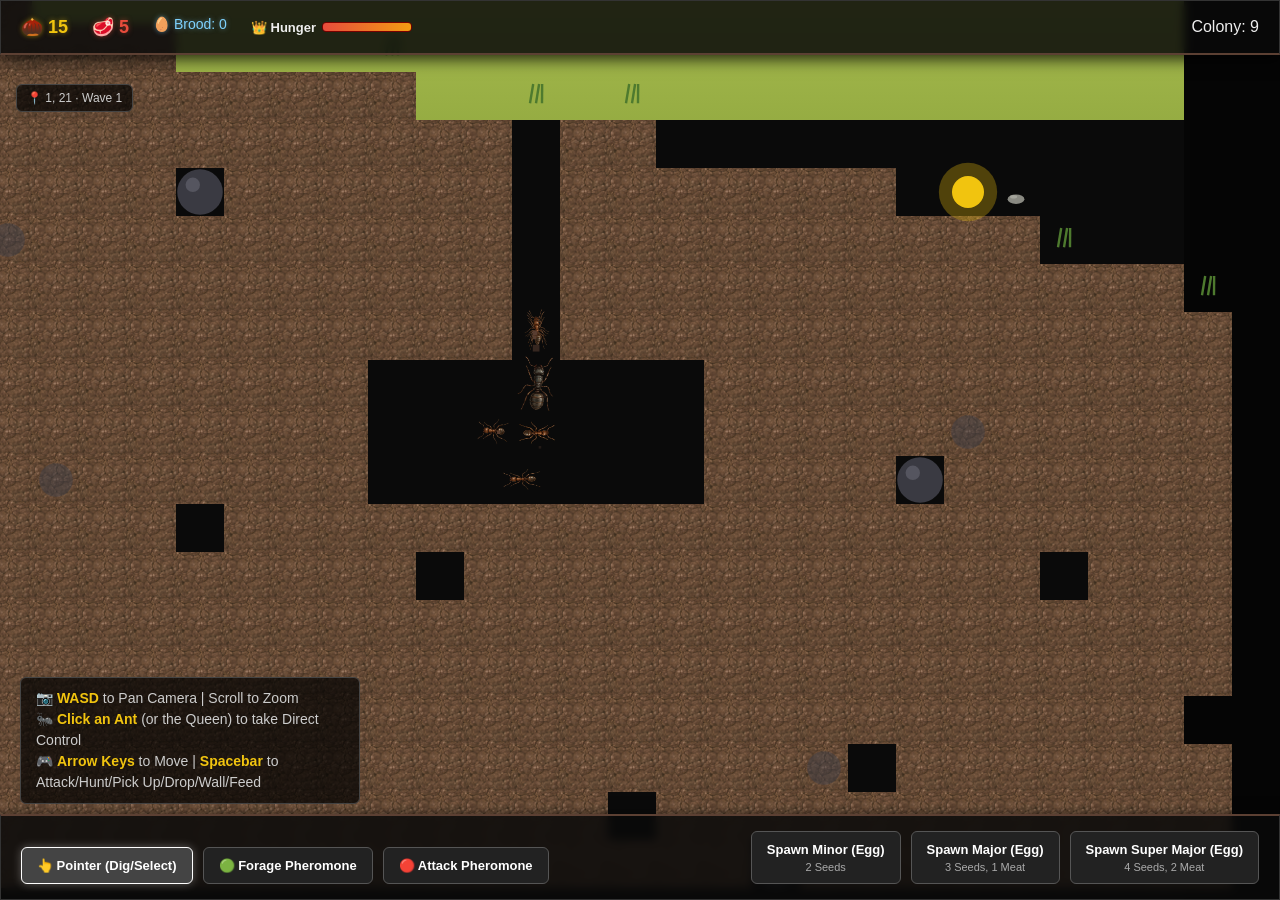
==== commit 2572d6aa: "Update index.html" ====
--- a/index.html
+++ b/index.html
@@ -3,7 +3,7 @@
 <head>
     <meta charset="UTF-8">
     <meta name="viewport" content="width=device-width, initial-scale=1.0">
-    <title>Pheidole Rhea - Solid Walls Update</title>
+    <title>Pheidole Rhea - Colony Survival</title>
     <style>
         * { box-sizing: border-box; margin: 0; padding: 0; user-select: none; }
         body {
@@ -13,7 +13,7 @@
         }
         #game-container { position: relative; width: 100%; height: 100%; }
         canvas { display: block; width: 100%; height: 100%; image-rendering: pixelated; }
-        
+
         #ui-layer {
             position: absolute; top: 0; left: 0; width: 100%; height: 100%;
             pointer-events: none; display: flex; flex-direction: column; justify-content: space-between;
@@ -25,13 +25,14 @@
             box-shadow: 0 4px 15px rgba(0,0,0,0.8); backdrop-filter: blur(5px);
         }
 
-        #top-hud { display: flex; justify-content: space-between; align-items: center; border-bottom: 2px solid #5c4033; }
-        .resource-group { display: flex; gap: 30px; font-weight: bold; font-size: 18px; }
+        #top-hud { display: flex; justify-content: space-between; align-items: center; border-bottom: 2px solid #5c4033; flex-wrap: wrap; gap: 8px; }
+        .resource-group { display: flex; gap: 24px; font-weight: bold; font-size: 18px; flex-wrap: wrap; }
         .res-seeds { color: #f1c40f; text-shadow: 0 0 5px rgba(241, 196, 15, 0.5); }
         .res-meat { color: #e74c3c; text-shadow: 0 0 5px rgba(231, 76, 60, 0.5); }
+        .res-brood { color: #7fd3ff; text-shadow: 0 0 5px rgba(127, 211, 255, 0.5); font-size: 14px; font-weight: normal; }
 
         #raid-warning {
-            color: #ff3333; font-weight: 900; font-size: 24px; letter-spacing: 2px;
+            color: #ff3333; font-weight: 900; font-size: 20px; letter-spacing: 1.5px;
             animation: pulse-red 0.5s infinite alternate; display: none;
         }
 
@@ -40,60 +41,104 @@
             to { text-shadow: 0 0 30px #ff0000; transform: scale(1.1); }
         }
 
-        #bottom-hud { display: flex; justify-content: space-between; align-items: flex-end; border-top: 2px solid #5c4033; }
-        .tools-group, .spawn-group { display: flex; gap: 10px; }
+        #queen-hunger-wrap { display: flex; align-items: center; gap: 6px; font-size: 13px; }
+        #queen-hunger-bar { width: 90px; height: 10px; background: #300; border: 1px solid #700; border-radius: 4px; overflow: hidden; }
+        #queen-hunger-fill { height: 100%; background: linear-gradient(90deg,#e74c3c,#f39c12); width: 100%; transition: width 0.3s; }
+
+        #bottom-hud { display: flex; justify-content: space-between; align-items: flex-end; border-top: 2px solid #5c4033; flex-wrap: wrap; gap: 10px; }
+        .tools-group, .spawn-group { display: flex; gap: 10px; flex-wrap: wrap; }
 
         button {
             background: #222; color: #fff; border: 1px solid #555; padding: 10px 15px;
-            cursor: pointer; font-weight: bold; border-radius: 6px; transition: all 0.2s;
+            cursor: pointer; font-weight: bold; border-radius: 6px; transition: all 0.15s;
+            font-size: 13px;
         }
         button:hover { background: #333; transform: translateY(-2px); }
         button:active { transform: translateY(1px); }
         button:disabled { background: #111; color: #444; cursor: not-allowed; transform: none; border-color: #222; }
-        
+
         .tool-btn.active { background: #444; border-color: #fff; box-shadow: 0 0 10px rgba(255,255,255,0.3); }
         .tool-forage.active { border-color: #2ecc71; box-shadow: 0 0 10px #2ecc71; }
         .tool-attack.active { border-color: #e74c3c; box-shadow: 0 0 10px #e74c3c; }
-        .cost { display: block; font-size: 12px; color: #aaa; margin-top: 5px; font-weight: normal; }
+        .cost { display: block; font-size: 11px; color: #aaa; margin-top: 4px; font-weight: normal; }
 
         #context-menu {
-            position: absolute; top: 50%; left: 50%; transform: translate(-50%, -50%);
-            display: none; flex-direction: column; align-items: center; border-radius: 8px;
-        }
-        #plug-btn { background: #880000; border-color: #ff4444; font-size: 16px; padding: 12px 24px; }
+            position: absolute; top: 84px; right: 16px;
+            display: none; flex-direction: column; align-items: stretch; border-radius: 8px;
+            gap: 6px; width: 210px; pointer-events: auto;
+        }
+        #context-menu h3 { color: #3498db; font-size: 13px; }
+        #plug-btn { background: #880000; border-color: #ff4444; font-size: 13px; padding: 8px 14px; }
         #plug-btn:hover { background: #aa0000; box-shadow: 0 0 15px #ff0000; }
+        #release-btn { background: #333; border-color: #888; font-size: 12px; padding: 6px 14px; }
 
         #controls-hint {
-            position: absolute; bottom: 90px; left: 20px; color: #ccc; font-size: 15px; pointer-events: none;
+            position: absolute; bottom: 96px; left: 20px; color: #ccc; font-size: 14px; pointer-events: none;
             background: rgba(0,0,0,0.7); padding: 10px 15px; border-radius: 6px; border: 1px solid #444;
+            max-width: 340px; line-height: 1.5;
         }
         .highlight { color: #f1c40f; font-weight: bold; }
+
+        #action-prompt {
+            position: absolute; left: 50%; bottom: 130px; transform: translateX(-50%);
+            background: rgba(0,0,0,0.8); border: 1px solid #f1c40f; color: #f1c40f;
+            padding: 8px 16px; border-radius: 20px; font-size: 14px; font-weight: bold;
+            display: none; pointer-events: none; white-space: nowrap;
+        }
+
+        #compass {
+            position: absolute; top: 84px; left: 16px; pointer-events: none;
+            background: rgba(0,0,0,0.7); border: 1px solid #444; border-radius: 6px;
+            padding: 6px 10px; font-size: 12px; color: #ccc;
+        }
+
+        #toast-wrap {
+            position: absolute; top: 90px; left: 50%; transform: translateX(-50%);
+            display: flex; flex-direction: column; gap: 6px; align-items: center; pointer-events: none;
+        }
+        .toast {
+            background: rgba(0,0,0,0.85); border: 1px solid #555; padding: 6px 14px; border-radius: 6px;
+            font-size: 13px; opacity: 0; animation: toast-in 0.3s forwards, toast-out 0.4s forwards 2.6s;
+        }
+        @keyframes toast-in { from { opacity:0; transform: translateY(-8px);} to {opacity:1; transform:translateY(0);} }
+        @keyframes toast-out { from { opacity:1; } to { opacity:0; transform: translateY(-8px); } }
     </style>
 </head>
 <body>
 
 <div id="game-container">
     <canvas id="gameCanvas"></canvas>
-    
+
     <div id="controls-hint">
         📷 <span class="highlight">WASD</span> to Pan Camera | Scroll to Zoom<br>
-        🐜 <span class="highlight">Click an Ant</span> to take Direct Control<br>
-        🎮 <span class="highlight">Arrow Keys</span> to Move | <span class="highlight">Spacebar</span> to Attack/Pick Up/Drop/Wall
+        🐜 <span class="highlight">Click an Ant</span> (or the Queen) to take Direct Control<br>
+        🎮 <span class="highlight">Arrow Keys</span> to Move | <span class="highlight">Spacebar</span> to Attack/Hunt/Pick Up/Drop/Wall/Feed
     </div>
+
+    <div id="action-prompt"></div>
+    <div id="compass"></div>
 
     <div id="ui-layer">
         <div id="top-hud" class="hud-panel">
             <div class="resource-group">
-                <span class="res-seeds">Seeds: <span id="count-seeds">10</span></span>
-                <span class="res-meat">Meat: <span id="count-meat">5</span></span>
+                <span class="res-seeds">🌰 <span id="count-seeds">10</span></span>
+                <span class="res-meat">🥩 <span id="count-meat">5</span></span>
+                <span class="res-brood">🥚 Brood: <span id="count-brood">0</span></span>
+                <div id="queen-hunger-wrap">
+                    👑 Hunger
+                    <div id="queen-hunger-bar"><div id="queen-hunger-fill"></div></div>
+                </div>
             </div>
             <div id="raid-warning">⚠️ WAVE <span id="wave-num">1</span>: ARMY ANT RAID! ⚠️</div>
-            <div class="population">Colony Size: <span id="count-pop">1</span></div>
+            <div class="population">Colony: <span id="count-pop">1</span></div>
         </div>
 
+        <div id="toast-wrap"></div>
+
         <div id="context-menu" class="hud-panel">
-            <h3 style="margin-bottom: 15px; color: #3498db;">Super Major Selected</h3>
+            <h3>Super Major Selected</h3>
             <button id="plug-btn">Toggle Plug Mode (Defend)</button>
+            <button id="release-btn">Release Control</button>
         </div>
 
         <div id="bottom-hud" class="hud-panel">
@@ -103,181 +148,275 @@
                 <button class="tool-btn tool-attack" id="tool-attack" onclick="setTool('attack')">🔴 Attack Pheromone</button>
             </div>
             <div class="spawn-group">
-                <button id="spawn-minor">Spawn Minor<span class="cost">2 Seeds</span></button>
-                <button id="spawn-major">Spawn Major<span class="cost">3 Seeds, 1 Meat</span></button>
-                <button id="spawn-super">Spawn Super Major<span class="cost">4 Seeds, 2 Meat</span></button>
+                <button id="spawn-minor">Spawn Minor (Egg)<span class="cost">2 Seeds</span></button>
+                <button id="spawn-major">Spawn Major (Egg)<span class="cost">3 Seeds, 1 Meat</span></button>
+                <button id="spawn-super">Spawn Super Major (Egg)<span class="cost">4 Seeds, 2 Meat</span></button>
             </div>
         </div>
     </div>
 </div>
 
 <script>
-/** 
+/**
+ * ==========================================
+ * FPS SETTING - CHANGE THIS TO REDUCE LAG
+ * ==========================================
+ */
+let TARGET_FPS = 60; // Change to 30 or 45 if the game is lagging on your device
+
+/**
  * ENGINE & CAMERA SETUP
  */
 const canvas = document.getElementById('gameCanvas');
 const ctx = canvas.getContext('2d');
-const TILE_SIZE = 40; 
-const COLS = 60; 
-const ROWS = 60;
-const SURFACE_Y = 15; 
-
-// Camera & Input System
+const TILE_SIZE = 40;
+const SURFACE_Y = 15;          
+const CHUNK_SIZE = 16;         
+
 const camera = { x: 0, y: 0, zoom: 1.2 };
 const keys = { w: false, a: false, s: false, d: false, arrowup: false, arrowdown: false, arrowleft: false, arrowright: false, ' ': false };
-let spacePressed = false; 
-
-window.addEventListener('keydown', e => { 
+let spacePressed = false;
+
+window.addEventListener('keydown', e => {
     let k = e.key.toLowerCase();
-    if(k === ' ') k = ' ';
-    if(keys.hasOwnProperty(k)) {
+    if (k === ' ') k = ' ';
+    if (keys.hasOwnProperty(k)) {
         keys[k] = true;
-        if (['arrowup', 'arrowdown', 'arrowleft', 'arrowright', ' '].includes(k)) e.preventDefault(); 
+        if (['arrowup', 'arrowdown', 'arrowleft', 'arrowright', ' '].includes(k)) e.preventDefault();
     }
 });
-window.addEventListener('keyup', e => { 
+window.addEventListener('keyup', e => {
     let k = e.key.toLowerCase();
-    if(k === ' ') { k = ' '; spacePressed = false; }
-    if(keys.hasOwnProperty(k)) keys[k] = false; 
+    if (k === ' ') { k = ' '; spacePressed = false; }
+    if (keys.hasOwnProperty(k)) keys[k] = false;
 });
 canvas.addEventListener('wheel', e => {
     camera.zoom -= e.deltaY * 0.001;
-    camera.zoom = Math.max(0.5, Math.min(camera.zoom, 3.0));
+    camera.zoom = Math.max(0.4, Math.min(camera.zoom, 3.0));
 });
 
 function resize() { canvas.width = window.innerWidth; canvas.height = window.innerHeight; }
 window.addEventListener('resize', resize);
 resize();
 
-// Game State
+// Fast squared distance helper (much faster than Math.hypot for frequent checks)
+function distSq(x1, y1, x2, y2) {
+    return (x2 - x1) * (x2 - x1) + (y2 - y1) * (y2 - y1);
+}
+
+/**
+ * INFINITE WORLD (chunked, procedurally generated, sparse)
+ */
+const chunks = new Map(); 
+const decorations = new Map(); 
+const surfaceCache = new Map(); // Cache surface heights to prevent math lag
+
+function chunkKey(cx, cy) { return cx + ',' + cy; }
+
+function hash2(x, y) {
+    let h = Math.sin(x * 127.1 + y * 311.7) * 43758.5453123;
+    return h - Math.floor(h);
+}
+
+function surfaceHeightAt(gx) {
+    if (surfaceCache.has(gx)) return surfaceCache.get(gx);
+    let base = SURFACE_Y + Math.round(Math.sin(gx * 0.07) * 2 + Math.sin(gx * 0.021) * 3);
+    let hill = Math.round(Math.sin(gx * 0.004) * 12); 
+    let val = base + hill;
+    surfaceCache.set(gx, val);
+    return val;
+}
+
+function generateChunk(cx, cy) {
+    const data = new Uint8Array(CHUNK_SIZE * CHUNK_SIZE);
+    const baseX = cx * CHUNK_SIZE, baseY = cy * CHUNK_SIZE;
+    const decos = [];
+
+    for (let ly = 0; ly < CHUNK_SIZE; ly++) {
+        for (let lx = 0; lx < CHUNK_SIZE; lx++) {
+            const gx = baseX + lx, gy = baseY + ly;
+            const surf = surfaceHeightAt(gx);
+            let val = (gy < surf) ? 0 : 1;
+
+            if (val === 1) {
+                if (hash2(gx * 3.1, gy * 7.7) > 0.985) val = 2;
+                const cavernNoise = hash2(gx * 0.09 + 50, gy * 0.09 + 50);
+                if (gy > surf + 4 && cavernNoise > 0.965) {
+                    val = 0;
+                }
+            }
+            data[ly * CHUNK_SIZE + lx] = val;
+        }
+    }
+
+    for (let lx = 0; lx < CHUNK_SIZE; lx++) {
+        const gx = baseX + lx;
+        const surf = surfaceHeightAt(gx);
+        if (surf >= baseY && surf < baseY + CHUNK_SIZE) {
+            const r = hash2(gx * 5.3, 91.1);
+            if (r > 0.82) decos.push({ type: 'grass', x: gx, y: surf - 1 });
+            else if (r > 0.74) decos.push({ type: 'pebble', x: gx, y: surf - 1 });
+            else if (r > 0.71) decos.push({ type: 'mushroom', x: gx, y: surf - 1 });
+            
+            if (hash2(gx * 4.1, 88.8) > 0.95) {
+                state.surfaceItems.push({ type: 'seed', x: gx, y: surf - 1 });
+                state.jobs.push({ type: 'HARVEST', x: gx, y: surf - 1, resourceType: 'seed', assigned: false });
+            }
+        }
+        if (hash2(gx * 1.7 + 200, cy * 3.3 + 200) > 0.992) {
+            decos.push({ type: 'bank_marker', x: gx, y: surfaceHeightAt(gx) });
+        }
+    }
+    for (let i = 0; i < 3; i++) {
+        const lx = Math.floor(hash2(cx * 13 + i, cy * 17 + i) * CHUNK_SIZE);
+        const ly = Math.floor(hash2(cx * 19 + i, cy * 23 + i) * CHUNK_SIZE);
+        const gx = baseX + lx, gy = baseY + ly;
+        if (gy > surfaceHeightAt(gx) + 2) decos.push({ type: 'bg_rock', x: gx, y: gy });
+    }
+
+    chunks.set(chunkKey(cx, cy), data);
+    decorations.set(chunkKey(cx, cy), decos);
+}
+
+function ensureChunk(cx, cy) {
+    const key = chunkKey(cx, cy);
+    if (!chunks.has(key)) generateChunk(cx, cy);
+    return chunks.get(key);
+}
+
+function getTile(gx, gy) {
+    const cx = Math.floor(gx / CHUNK_SIZE), cy = Math.floor(gy / CHUNK_SIZE);
+    const data = ensureChunk(cx, cy);
+    const lx = ((gx % CHUNK_SIZE) + CHUNK_SIZE) % CHUNK_SIZE;
+    const ly = ((gy % CHUNK_SIZE) + CHUNK_SIZE) % CHUNK_SIZE;
+    return data[ly * CHUNK_SIZE + lx];
+}
+
+function setTile(gx, gy, val) {
+    const cx = Math.floor(gx / CHUNK_SIZE), cy = Math.floor(gy / CHUNK_SIZE);
+    const data = ensureChunk(cx, cy);
+    const lx = ((gx % CHUNK_SIZE) + CHUNK_SIZE) % CHUNK_SIZE;
+    const ly = ((gy % CHUNK_SIZE) + CHUNK_SIZE) % CHUNK_SIZE;
+    data[ly * CHUNK_SIZE + lx] = val;
+}
+
+function isWall(gx, gy) { return getTile(gx, gy) !== 0; }
+function isRock(gx, gy) { return getTile(gx, gy) === 2; }
+
+function initMap() {
+    const centerX = 0;
+    for (let y = SURFACE_Y - 1; y < SURFACE_Y + 5; y++) setTile(centerX, y, 0);
+    for (let cy = SURFACE_Y + 5; cy <= SURFACE_Y + 7; cy++) {
+        for (let cx = centerX - 3; cx <= centerX + 3; cx++) setTile(cx, cy, 0);
+    }
+    camera.x = (centerX * TILE_SIZE) - (canvas.width / 2) / camera.zoom;
+    camera.y = ((SURFACE_Y + 5) * TILE_SIZE) - (canvas.height / 2) / camera.zoom;
+}
+
+/**
+ * GAME STATE
+ */
 const state = {
     resources: { seeds: 15, meat: 5 },
-    grid: [], entities: [], jobs: [], surfaceItems: [], pheromones: [], 
-    particles: [], floatingTexts: [], splats: [], 
+    entities: [], jobs: [], surfaceItems: [], pheromones: [],
+    particles: [], floatingTexts: [], splats: [], flies: [],
     controlledAnt: null, raidTimer: 1800, isRaidActive: false, wave: 1,
     activeTool: 'pointer', isDrawing: false, shake: 0, time: 0,
-    postBattleTimer: 0
+    postBattleTimer: 0, seedRespawnTimer: 900,
+    queenHunger: 100, nextEggTimer: 600
 };
-
-// Asset Registry
+state.queenHungerDrain = 0.012;
+state.brood = [];
+
 const ASSETS = {
-    queen: { src: 'queen.png', img: new Image(), loaded: false, fallback: '#9b59b6' },
-    minor: { src: 'minor.png', img: new Image(), loaded: false, fallback: '#f1c40f' },
-    major: { src: 'major.png', img: new Image(), loaded: false, fallback: '#e67e22' },
-    super_major: { src: 'super-major.png', img: new Image(), loaded: false, fallback: '#c0392b' },
-    army_ant: { src: 'army_ant.png', img: new Image(), loaded: false, fallback: '#ff0000' },
-    dirt_tile: { src: 'dirt_tile.png', img: new Image(), loaded: false, fallback: '#5c4033' },
-    dirt_ball: { src: 'dirt_ball.png', img: new Image(), loaded: false, fallback: '#8b5a2b' }
+    queen: { src: 'https://gnome-steader.github.io/Ant-game/queen.png', img: new Image(), loaded: false, fallback: '#9b59b6' },
+    minor: { src: 'https://gnome-steader.github.io/Ant-game/minor.png', img: new Image(), loaded: false, fallback: '#f1c40f' },
+    major: { src: 'https://gnome-steader.github.io/Ant-game/major.png', img: new Image(), loaded: false, fallback: '#e67e22' },
+    super_major: { src: 'https://gnome-steader.github.io/Ant-game/super-major.png', img: new Image(), loaded: false, fallback: '#c0392b' },
+    army_ant: { src: 'https://gnome-steader.github.io/Ant-game/army_ant.png', img: new Image(), loaded: false, fallback: '#ff0000' },
+    dirt_tile: { src: 'https://gnome-steader.github.io/Ant-game/dirt_tile.png', img: new Image(), loaded: false, fallback: '#5c4033' },
+    dirt_ball: { src: 'https://gnome-steader.github.io/Ant-game/dirt_ball.png', img: new Image(), loaded: false, fallback: '#8b5a2b' }
 };
-
 Object.values(ASSETS).forEach(asset => {
     asset.img.src = asset.src;
     asset.img.onload = () => asset.loaded = true;
+    asset.img.onerror = () => asset.loaded = false;
 });
 
-function initMap() {
-    let centerX = Math.floor(COLS / 2);
-    for (let y = 0; y < ROWS; y++) {
-        state.grid[y] = [];
-        for (let x = 0; x < COLS; x++) state.grid[y][x] = (y < SURFACE_Y) ? 0 : 1;
-    }
-    for(let y = SURFACE_Y - 1; y < SURFACE_Y + 5; y++) state.grid[y][centerX] = 0;
-    for(let cy = SURFACE_Y + 5; cy <= SURFACE_Y + 7; cy++) {
-        for(let cx = centerX - 3; cx <= centerX + 3; cx++) state.grid[cy][cx] = 0;
-    }
-    camera.x = (centerX * TILE_SIZE) - (canvas.width / 2) / camera.zoom;
-    camera.y = ((SURFACE_Y + 5) * TILE_SIZE) - (canvas.height / 2) / camera.zoom;
-}
-
-/**
- * GAME JUICE
- */
 class Particle {
-    constructor(x, y, color, speed = 4) {
+    constructor(x, y, color, speed = 4, size = null, gravity = 0) {
         this.x = x; this.y = y;
         this.vx = (Math.random() - 0.5) * speed; this.vy = (Math.random() - 0.5) * speed;
         this.life = 1.0; this.decay = Math.random() * 0.05 + 0.02;
-        this.color = color; this.size = Math.random() * 4 + 2;
-    }
-    update() { this.x += this.vx; this.y += this.vy; this.life -= this.decay; }
+        this.color = color; this.size = size || (Math.random() * 4 + 2);
+        this.gravity = gravity;
+    }
+    update() { this.x += this.vx; this.y += this.vy; this.vy += this.gravity; this.life -= this.decay; }
     draw() {
         ctx.globalAlpha = Math.max(0, this.life);
-        ctx.fillStyle = this.color; ctx.fillRect(this.x, this.y, this.size, this.size);
+        ctx.fillStyle = this.color; ctx.fillRect(this.x - this.size / 2, this.y - this.size / 2, this.size, this.size);
         ctx.globalAlpha = 1.0;
     }
 }
-
 class FloatingText {
-    constructor(x, y, text, color) {
+    constructor(x, y, text, color, size = 18) {
         this.x = x; this.y = y; this.text = text; this.color = color;
-        this.life = 1.0; this.vy = -1;
-    }
-    update() { this.y += this.vy; this.life -= 0.02; }
+        this.life = 1.0; this.vy = -1; this.size = size;
+    }
+    update() { this.y += this.vy; this.vy *= 0.97; this.life -= 0.018; }
     draw() {
         ctx.globalAlpha = Math.max(0, this.life);
-        ctx.fillStyle = this.color; ctx.font = "bold 18px Arial";
+        ctx.fillStyle = '#000'; ctx.font = `bold ${this.size}px Arial`;
+        ctx.fillText(this.text, this.x + 1, this.y + 1);
+        ctx.fillStyle = this.color;
         ctx.fillText(this.text, this.x, this.y);
         ctx.globalAlpha = 1.0;
     }
 }
-
-function spawnParticles(x, y, color, count=5, speed=4) { for(let i=0; i<count; i++) state.particles.push(new Particle(x, y, color, speed)); }
-function spawnText(x, y, text, color) { state.floatingTexts.push(new FloatingText(x, y, text, color)); }
-function triggerShake(intensity) { state.shake = intensity; }
-
-/**
- * PHYSICS & COLLISION (NEW SOLID WALL SYSTEM)
- */
-function isWall(gx, gy) {
-    if (gx < 0 || gx >= COLS || gy < 0 || gy >= ROWS) return true; // World bounds are walls
-    return state.grid[gy][gx] === 1;
-}
-
-// Pushes an entity out of any wall tile it currently overlaps
+function spawnParticles(x, y, color, count = 5, speed = 4, size = null, gravity = 0) {
+    for (let i = 0; i < count; i++) state.particles.push(new Particle(x, y, color, speed, size, gravity));
+    // Prevent particle memory leak
+    if (state.particles.length > 400) state.particles.splice(0, state.particles.length - 400);
+}
+function spawnText(x, y, text, color, size) { state.floatingTexts.push(new FloatingText(x, y, text, color, size)); }
+function triggerShake(intensity) { state.shake = Math.max(state.shake, intensity); }
+function toast(msg) {
+    const wrap = document.getElementById('toast-wrap');
+    const el = document.createElement('div');
+    el.className = 'toast'; el.textContent = msg;
+    wrap.appendChild(el);
+    setTimeout(() => el.remove(), 3000);
+}
+
 function resolveCollision(entity) {
-    const radius = TILE_SIZE * 0.35; // Ant collision radius
-    const left = entity.x - radius;
-    const right = entity.x + radius;
-    const top = entity.y - radius;
-    const bottom = entity.y + radius;
-
-    const minGx = Math.floor(left / TILE_SIZE);
-    const maxGx = Math.floor(right / TILE_SIZE);
-    const minGy = Math.floor(top / TILE_SIZE);
-    const maxGy = Math.floor(bottom / TILE_SIZE);
+    const radius = TILE_SIZE * 0.35;
+    const left = entity.x - radius, right = entity.x + radius;
+    const top = entity.y - radius, bottom = entity.y + radius;
+
+    const minGx = Math.floor(left / TILE_SIZE), maxGx = Math.floor(right / TILE_SIZE);
+    const minGy = Math.floor(top / TILE_SIZE), maxGy = Math.floor(bottom / TILE_SIZE);
 
     for (let gy = minGy; gy <= maxGy; gy++) {
         for (let gx = minGx; gx <= maxGx; gx++) {
             if (!isWall(gx, gy)) continue;
 
-            // Tile world bounds
-            const tileLeft = gx * TILE_SIZE;
-            const tileRight = tileLeft + TILE_SIZE;
-            const tileTop = gy * TILE_SIZE;
-            const tileBottom = tileTop + TILE_SIZE;
-
-            // Find closest point on tile to entity center
+            const tileLeft = gx * TILE_SIZE, tileRight = tileLeft + TILE_SIZE;
+            const tileTop = gy * TILE_SIZE, tileBottom = tileTop + TILE_SIZE;
+
             const closestX = Math.max(tileLeft, Math.min(entity.x, tileRight));
             const closestY = Math.max(tileTop, Math.min(entity.y, tileBottom));
 
-            const dx = entity.x - closestX;
-            const dy = entity.y - closestY;
+            const dx = entity.x - closestX, dy = entity.y - closestY;
             const distSq = dx * dx + dy * dy;
 
-            if (distSq < radius * radius && distSq > 0) {
+            if (distSq < radius * radius && distSq > 0.0001) {
                 const dist = Math.sqrt(distSq);
                 const overlap = radius - dist;
-                const nx = dx / dist;
-                const ny = dy / dist;
-
-                entity.x += nx * overlap;
-                entity.y += ny * overlap;
-            } else if (distSq === 0) {
-                // Entity center is exactly inside wall, push toward tile center inverse
-                const centerX = tileLeft + TILE_SIZE / 2;
-                const centerY = tileTop + TILE_SIZE / 2;
-                const pushDx = entity.x - centerX;
-                const pushDy = entity.y - centerY;
+                entity.x += (dx / dist) * overlap;
+                entity.y += (dy / dist) * overlap;
+            } else if (distSq <= 0.0001) {
+                const centerX = tileLeft + TILE_SIZE / 2, centerY = tileTop + TILE_SIZE / 2;
+                const pushDx = entity.x - centerX, pushDy = entity.y - centerY;
                 const pushDist = Math.hypot(pushDx, pushDy) || 1;
                 entity.x += (pushDx / pushDist) * (radius + 1);
                 entity.y += (pushDy / pushDist) * (radius + 1);
@@ -286,84 +425,151 @@
     }
 }
 
-// Returns true if a straight line from (x1,y1) to (x2,y2) crosses any wall
 function lineCrossesWall(x1, y1, x2, y2) {
-    const steps = Math.ceil(Math.hypot(x2 - x1, y2 - y1) / (TILE_SIZE * 0.5));
+    const steps = Math.max(1, Math.ceil(Math.hypot(x2 - x1, y2 - y1) / (TILE_SIZE * 0.5)));
     for (let i = 1; i <= steps; i++) {
         const t = i / steps;
-        const cx = x1 + (x2 - x1) * t;
-        const cy = y1 + (y2 - y1) * t;
+        const cx = x1 + (x2 - x1) * t, cy = y1 + (y2 - y1) * t;
         if (isWall(Math.floor(cx / TILE_SIZE), Math.floor(cy / TILE_SIZE))) return true;
     }
     return false;
 }
 
-/**
- * PATHFINDING (A*)
- */
 function heuristic(a, b) { return Math.abs(a.x - b.x) + Math.abs(a.y - b.y); }
-function findPath(startX, startY, endX, endY, isEnemy = false) {
-    if(startX===endX && startY===endY) return [];
-    if (isWall(endX, endY)) return null; // Can't path to a wall
-    
-    let openSet = [{ x: startX, y: startY, g: 0, f: heuristic({x: startX, y: startY}, {x: endX, y: endY}), parent: null }];
+function findPath(startX, startY, endX, endY, isEnemy = false, maxRadius = 40) {
+    if (startX === endX && startY === endY) return [];
+    if (isWall(endX, endY)) return null;
+    if (heuristic({ x: startX, y: startY }, { x: endX, y: endY }) > maxRadius * 2) return null;
+
+    let openSet = [{ x: startX, y: startY, g: 0, f: heuristic({ x: startX, y: startY }, { x: endX, y: endY }), parent: null }];
     let closedSet = new Set();
-    
-    while (openSet.length > 0) {
+    let iterations = 0;
+
+    while (openSet.length > 0 && iterations < 2500) {
+        iterations++;
         openSet.sort((a, b) => a.f - b.f);
         let current = openSet.shift();
-        
+
         if (current.x === endX && current.y === endY) {
             let path = []; let curr = current;
             while (curr.parent) { path.push({ x: curr.x, y: curr.y }); curr = curr.parent; }
             return path.reverse();
         }
         closedSet.add(`${current.x},${current.y}`);
-        
+        if (Math.abs(current.x - startX) > maxRadius || Math.abs(current.y - startY) > maxRadius) continue;
+
         let neighbors = [
             { x: current.x, y: current.y - 1 }, { x: current.x, y: current.y + 1 },
             { x: current.x - 1, y: current.y }, { x: current.x + 1, y: current.y }
         ];
-        
+
         for (let n of neighbors) {
-            if (n.x < 0 || n.x >= COLS || n.y < 0 || n.y >= ROWS) continue;
-            if (state.grid[n.y][n.x] === 1) continue; 
+            if (isWall(n.x, n.y)) continue;
             if (closedSet.has(`${n.x},${n.y}`)) continue;
             if (isEnemy && state.entities.some(e => e.type === 'super_major' && e.state === 'DEFENDING' && e.gx === n.x && e.gy === n.y)) continue;
-            
+
             let gScore = current.g + 1;
             let existing = openSet.find(o => o.x === n.x && o.y === n.y);
-            if (!existing) openSet.push({ x: n.x, y: n.y, g: gScore, f: gScore + heuristic(n, {x: endX, y: endY}), parent: current });
-            else if (gScore < existing.g) { existing.g = gScore; existing.f = gScore + heuristic(n, {x: endX, y: endY}); existing.parent = current; }
-        }
-    }
-    return null; 
-}
-
-/**
- * ENTITIES & COMBAT
- */
+            if (!existing) openSet.push({ x: n.x, y: n.y, g: gScore, f: gScore + heuristic(n, { x: endX, y: endY }), parent: current });
+            else if (gScore < existing.g) { existing.g = gScore; existing.f = gScore + heuristic(n, { x: endX, y: endY }); existing.parent = current; }
+        }
+    }
+    return null;
+}
+
 const STATS = {
-    queen: { hp: 200, dmg: 0, speed: 0 },
+    queen: { hp: 200, dmg: 0, speed: 1.1 },
     minor: { hp: 15, dmg: 2, speed: 2.2 },
     major: { hp: 40, dmg: 8, speed: 1.6 },
     super_major: { hp: 80, dmg: 15, speed: 1.2 },
     army_ant: { hp: 25, dmg: 5, speed: 2.5 }
 };
 
+const EGG_TIME = 1200;   
+const LARVA_TIME = 1800; 
+const PUPA_TIME = 1200;  
+
+function makeBrood(x, y, willHatchAs = 'minor') {
+    return {
+        kind: 'brood', stage: 'egg', x, y,
+        timer: EGG_TIME, needsFood: false, fed: false, carriedBy: null,
+        willHatchAs, id: Math.random().toString(36).slice(2)
+    };
+}
+
+class Prey {
+    constructor(x, y) {
+        this.x = x; this.y = y;
+        this.hp = 12; this.maxHp = 12;
+        this.speed = 1.4;
+        this.wanderTimer = 0; this.dir = { x: 0, y: 0 };
+        this.flash = 0; this.fleeing = false;
+        this.size = 14;
+    }
+    update() {
+        if (this.flash > 0) this.flash--;
+        let threat = state.entities.find(e => e.type !== 'army_ant' && e.type !== 'queen' && distSq(e.x, e.y, this.x, this.y) < (TILE_SIZE * 2.5)**2);
+        if (threat) {
+            this.fleeing = true;
+            let angle = Math.atan2(this.y - threat.y, this.x - threat.x);
+            let nx = this.x + Math.cos(angle) * this.speed * 1.6;
+            let ny = this.y + Math.sin(angle) * this.speed * 1.6;
+            if (!isWall(Math.floor(nx / TILE_SIZE), Math.floor(ny / TILE_SIZE))) { this.x = nx; this.y = ny; }
+        } else {
+            this.fleeing = false;
+            this.wanderTimer--;
+            if (this.wanderTimer <= 0) {
+                this.wanderTimer = 60 + Math.random() * 90;
+                let angle = Math.random() * Math.PI * 2;
+                this.dir = { x: Math.cos(angle), y: Math.sin(angle) };
+            }
+            let nx = this.x + this.dir.x * this.speed * 0.4;
+            let ny = this.y + this.dir.y * this.speed * 0.4;
+            if (!isWall(Math.floor(nx / TILE_SIZE), Math.floor(ny / TILE_SIZE))) { this.x = nx; this.y = ny; }
+        }
+        let surf = surfaceHeightAt(Math.floor(this.x / TILE_SIZE));
+        this.y = Math.max((surf - 6) * TILE_SIZE, Math.min((surf - 1) * TILE_SIZE, this.y));
+    }
+    draw() {
+        ctx.save();
+        ctx.translate(this.x, this.y);
+        if (this.flash > 0) ctx.fillStyle = '#ff6666'; else ctx.fillStyle = '#4a3728';
+        ctx.beginPath(); ctx.ellipse(0, 0, this.size / 2, this.size / 3, 0, 0, Math.PI * 2); ctx.fill();
+        ctx.fillStyle = '#2e2115';
+        ctx.beginPath(); ctx.ellipse(-this.size / 3, 0, this.size / 4, this.size / 5, 0, 0, Math.PI * 2); ctx.fill();
+        if (this.hp < this.maxHp) {
+            ctx.fillStyle = '#f00'; ctx.fillRect(-12, -this.size / 2 - 8, 24, 3);
+            ctx.fillStyle = '#0f0'; ctx.fillRect(-12, -this.size / 2 - 8, 24 * (this.hp / this.maxHp), 3);
+        }
+        ctx.restore();
+    }
+}
+
+function spawnPrey() {
+    if (state.flies.length >= 25) return;
+    let originX = Math.floor((camera.x + (canvas.width / 2) / camera.zoom) / TILE_SIZE);
+    let gx = originX + Math.floor((Math.random() - 0.5) * 160);
+    let surf = surfaceHeightAt(gx);
+    let gy = surf - 1 - Math.floor(Math.random() * 4);
+    state.flies.push(new Prey(gx * TILE_SIZE + 20, gy * TILE_SIZE + 20));
+}
+
 class Ant {
     constructor(type, x, y) {
         this.type = type; this.x = x; this.y = y;
         this.gx = Math.floor(x / TILE_SIZE); this.gy = Math.floor(y / TILE_SIZE);
         this.state = 'IDLE'; this.path = []; this.job = null;
-        
+        this.pathTimer = 0; // Prevents A* lag spam
+
         this.maxHp = STATS[type].hp; this.hp = this.maxHp;
-        this.dmg = STATS[type].dmg; this.speed = STATS[type].speed;
-        
+        this.dmg = STATS[type].dmg; this.baseSpeed = STATS[type].speed; this.speed = this.baseSpeed;
+
         this.angle = 0; this.wobble = Math.random() * Math.PI;
         this.attackTimer = 0; this.flash = 0;
-        this.underAttack = 0; 
-        this.alertTimer = 0; 
+        this.underAttack = 0;
+        this.alertTimer = 0;
+        this.carriedResource = null;
+        this.carriedBrood = null;
     }
 
     update() {
@@ -371,88 +577,184 @@
         if (this.flash > 0) this.flash--;
         if (this.underAttack > 0) this.underAttack--;
         if (this.alertTimer > 0) this.alertTimer--;
-        if (this.state === 'DEFENDING') this.speed = 0;
-
-        // DIRECT PLAYER CONTROL OVERRIDE
+        if (this.pathTimer > 0) this.pathTimer--;
+        this.speed = (this.state === 'DEFENDING') ? 0 : this.baseSpeed;
+
         if (state.controlledAnt === this) {
             this.handlePlayerControl();
-            resolveCollision(this); // NEW: Always enforce wall collision
+            resolveCollision(this);
             return;
         }
 
-        // COMBAT SYSTEM (AI)
+        if (this.type === 'queen') {
+            this.updateQueenAI();
+            resolveCollision(this);
+            return;
+        }
+
+        if (this.type === 'army_ant') {
+            this.updateArmyAntAI();
+            resolveCollision(this);
+            return;
+        }
+
         if (this.attackTimer > 0) this.attackTimer--;
-        if (this.type !== 'queen') {
-            let enemyTypes = this.type === 'army_ant' ? ['minor', 'major', 'super_major', 'queen'] : ['army_ant'];
-            let target = state.entities.find(e => enemyTypes.includes(e.type) && Math.hypot(e.x - this.x, e.y - this.y) < TILE_SIZE * 1.2);
-            
-            if (target) {
-                if (this.state === 'MOVING_TO_JOB' || this.state === 'DIGGING' || this.state === 'HARVESTING') {
-                    if (this.job) { this.job.assigned = false; this.job = null; }
-                    this.state = 'IDLE';
-                }
-                
-                this.path = []; 
-                this.angle = Math.atan2(target.y - this.y, target.x - this.x);
-                if (this.attackTimer <= 0) {
-                    target.hp -= this.dmg;
-                    target.flash = 10;
-                    target.underAttack = 300; 
-                    this.attackTimer = 30; 
-                    spawnParticles(target.x, target.y, '#ff0000', 5, 6);
-                    triggerShake(2);
-                    
-                    // UPDATED: Combat lunge respects walls
-                    const lungeDist = 8;
-                    const lungeX = this.x + Math.cos(this.angle) * lungeDist;
-                    const lungeY = this.y + Math.sin(this.angle) * lungeDist;
-                    if (!lineCrossesWall(this.x, this.y, lungeX, lungeY)) {
-                        this.x = lungeX;
-                        this.y = lungeY;
-                    }
-                }
-                resolveCollision(this); // NEW: Enforce after combat movement
-                return; 
-            }
-        }
-
-        // MOVEMENT
+        let target = state.entities.find(e => e.type === 'army_ant' && e.hp > 0 && distSq(e.x, e.y, this.x, this.y) < (TILE_SIZE * 1.2)**2);
+        if (target) {
+            if (this.state === 'MOVING_TO_JOB' || this.state === 'DIGGING' || this.state === 'HARVESTING' || this.state === 'FEEDING_LARVA') {
+                if (this.job) { this.job.assigned = false; this.job = null; }
+                this.state = 'IDLE';
+            }
+            this.path = [];
+            this.angle = Math.atan2(target.y - this.y, target.x - this.x);
+            if (this.attackTimer <= 0) {
+                target.hp -= this.dmg;
+                target.flash = 10;
+                target.underAttack = 300;
+                this.attackTimer = 30;
+                spawnParticles(target.x, target.y, '#ff0000', 6, 6);
+                triggerShake(2);
+
+                const lungeDist = 8;
+                const lungeX = this.x + Math.cos(this.angle) * lungeDist;
+                const lungeY = this.y + Math.sin(this.angle) * lungeDist;
+                if (!lineCrossesWall(this.x, this.y, lungeX, lungeY)) { this.x = lungeX; this.y = lungeY; }
+            }
+            resolveCollision(this);
+            return;
+        }
+
         if (this.path.length > 0) {
             let target = this.path[0];
-            let tx = target.x * TILE_SIZE + TILE_SIZE / 2;
-            let ty = target.y * TILE_SIZE + TILE_SIZE / 2;
+            let tx = target.x * TILE_SIZE + TILE_SIZE / 2, ty = target.y * TILE_SIZE + TILE_SIZE / 2;
             let dx = tx - this.x, dy = ty - this.y;
             let dist = Math.hypot(dx, dy);
-            
-            if (dist < this.speed) {
-                this.x = tx; this.y = ty; this.path.shift();
-            } else {
+
+            if (dist < this.speed) { this.x = tx; this.y = ty; this.path.shift(); }
+            else {
                 this.x += (dx / dist) * this.speed; this.y += (dy / dist) * this.speed;
-                this.angle = Math.atan2(dy, dx); 
+                this.angle = Math.atan2(dy, dx);
                 this.wobble += 0.4;
                 if (Math.random() < 0.1 && this.gy >= SURFACE_Y) spawnParticles(this.x, this.y, '#5c4033', 1, 1);
             }
         } else {
             this.handleStateLogic();
         }
-        
-        resolveCollision(this); // NEW: Always enforce wall collision after any movement
+
+        resolveCollision(this);
+    }
+
+    updateArmyAntAI() {
+        if (this.attackTimer > 0) this.attackTimer--;
+
+        let target = state.entities.find(e => e.type !== 'army_ant' && e.hp > 0 && distSq(e.x, e.y, this.x, this.y) < (TILE_SIZE * 1.2)**2);
+        if (target) {
+            this.path = [];
+            this.angle = Math.atan2(target.y - this.y, target.x - this.x);
+            if (this.attackTimer <= 0) {
+                target.hp -= this.dmg;
+                target.flash = 10;
+                target.underAttack = 300;
+                this.attackTimer = 28;
+                spawnParticles(target.x, target.y, '#ff0000', 6, 6);
+                triggerShake(2);
+                const lungeDist = 8;
+                const lungeX = this.x + Math.cos(this.angle) * lungeDist;
+                const lungeY = this.y + Math.sin(this.angle) * lungeDist;
+                if (!lineCrossesWall(this.x, this.y, lungeX, lungeY)) { this.x = lungeX; this.y = lungeY; }
+            }
+            return;
+        }
+
+        let nearestBrood = null, nearestBroodDist = Infinity;
+        for (let b of state.brood) {
+            if (b.carriedBy) continue;
+            let d = distSq(b.x * TILE_SIZE + 20, b.y * TILE_SIZE + 20, this.x, this.y);
+            if (d < nearestBroodDist) { nearestBroodDist = d; nearestBrood = b; }
+        }
+        let queen = state.entities.find(e => e.type === 'queen');
+
+        if (nearestBrood && nearestBroodDist < (TILE_SIZE * 0.7)**2) {
+            let bx = nearestBrood.x * TILE_SIZE + 20, by = nearestBrood.y * TILE_SIZE + 20;
+            state.brood = state.brood.filter(b => b !== nearestBrood);
+            spawnParticles(bx, by, '#7fd3ff', 10, 5);
+            spawnText(bx, by - 10, 'BROOD EATEN', '#ff5555');
+            triggerShake(3);
+            updateUI();
+            return;
+        }
+
+        let chaseTarget = null;
+        if (nearestBrood && queen) {
+            chaseTarget = (nearestBroodDist < distSq(queen.x, queen.y, this.x, this.y)) ?
+                { gx: nearestBrood.x, gy: nearestBrood.y } : { gx: queen.gx, gy: queen.gy };
+        } else if (nearestBrood) {
+            chaseTarget = { gx: nearestBrood.x, gy: nearestBrood.y };
+        } else if (queen) {
+            chaseTarget = { gx: queen.gx, gy: queen.gy };
+        }
+
+        if (chaseTarget) {
+            if (this.path.length === 0 && this.pathTimer <= 0) {
+                this.path = findPath(this.gx, this.gy, chaseTarget.gx, chaseTarget.gy, true) || [];
+                this.pathTimer = 15 + Math.floor(Math.random() * 10);
+            }
+        }
+
+        if (this.path.length > 0) {
+            let t = this.path[0];
+            let tx = t.x * TILE_SIZE + TILE_SIZE / 2, ty = t.y * TILE_SIZE + TILE_SIZE / 2;
+            let dx = tx - this.x, dy = ty - this.y;
+            let dist = Math.hypot(dx, dy);
+            if (dist < this.speed) { this.x = tx; this.y = ty; this.path.shift(); }
+            else {
+                this.x += (dx / dist) * this.speed; this.y += (dy / dist) * this.speed;
+                this.angle = Math.atan2(dy, dx);
+                this.wobble += 0.4;
+            }
+        } else if (chaseTarget) {
+            let dgx = this.gx + Math.sign(chaseTarget.gx - this.gx);
+            let dgy = this.gy + Math.sign(chaseTarget.gy - this.gy);
+            if (isWall(dgx, dgy) && !isRock(dgx, dgy) && Math.random() < 0.02) {
+                setTile(dgx, dgy, 0);
+                spawnParticles(dgx * TILE_SIZE + 20, dgy * TILE_SIZE + 20, '#5c4033', 10);
+            }
+        }
+    }
+
+    updateQueenAI() {
+        if (this.path.length === 0 && this.pathTimer <= 0 && Math.random() < 0.05) {
+            let nx = this.gx + Math.floor(Math.random() * 4) - 2;
+            let ny = this.gy + Math.floor(Math.random() * 4) - 2;
+            if (!isWall(nx, ny)) this.path = findPath(this.gx, this.gy, nx, ny) || [];
+            this.pathTimer = 30;
+        }
+        if (this.path.length > 0) {
+            let target = this.path[0];
+            let tx = target.x * TILE_SIZE + TILE_SIZE / 2, ty = target.y * TILE_SIZE + TILE_SIZE / 2;
+            let dx = tx - this.x, dy = ty - this.y;
+            let dist = Math.hypot(dx, dy);
+            if (dist < this.speed) { this.x = tx; this.y = ty; this.path.shift(); }
+            else { this.x += (dx / dist) * this.speed; this.y += (dy / dist) * this.speed; this.angle = Math.atan2(dy, dx); }
+        }
     }
 
     handlePlayerControl() {
+        let moveSpeedMult = this.type === 'queen' ? 1.0 : 1.5;
         let dx = 0, dy = 0;
-        if (keys.arrowup) dy -= this.speed * 1.5; 
-        if (keys.arrowdown) dy += this.speed * 1.5;
-        if (keys.arrowleft) dx -= this.speed * 1.5;
-        if (keys.arrowright) dx += this.speed * 1.5;
+        let currentSpeed = this.baseSpeed; 
+
+        if (keys.arrowup) dy -= currentSpeed * moveSpeedMult;
+        if (keys.arrowdown) dy += currentSpeed * moveSpeedMult;
+        if (keys.arrowleft) dx -= currentSpeed * moveSpeedMult;
+        if (keys.arrowright) dx += currentSpeed * moveSpeedMult;
 
         if (dx !== 0 || dy !== 0) {
-            this.x += dx;
-            this.y += dy;
+            if (this.state === 'DEFENDING') this.state = 'IDLE'; 
+            this.x += dx; this.y += dy;
             this.angle = Math.atan2(dy, dx);
             this.wobble += 0.5;
             if (Math.random() < 0.2 && this.gy >= SURFACE_Y) spawnParticles(this.x, this.y, '#5c4033', 1, 1);
-            // Collision resolved in main update() after this returns
         }
 
         if (keys[' '] && !spacePressed) {
@@ -462,204 +764,355 @@
     }
 
     performManualAction() {
-        let enemy = state.entities.find(e => e.type === 'army_ant' && Math.hypot(e.x - this.x, e.y - this.y) < TILE_SIZE * 1.5);
+        if (this.type === 'queen') return;
+
+        let enemy = state.entities.find(e => e.type === 'army_ant' && e.hp > 0 && distSq(e.x, e.y, this.x, this.y) < (TILE_SIZE * 1.5)**2);
         if (enemy) {
             enemy.hp -= this.dmg; enemy.flash = 10; enemy.underAttack = 300;
             spawnParticles(enemy.x, enemy.y, '#ff0000', 8, 6);
             triggerShake(3);
-            
-            // UPDATED: Player attack lunge also respects walls
             const lungeDist = 10;
             const lungeX = this.x + Math.cos(this.angle) * lungeDist;
             const lungeY = this.y + Math.sin(this.angle) * lungeDist;
-            if (!lineCrossesWall(this.x, this.y, lungeX, lungeY)) {
-                this.x = lungeX;
-                this.y = lungeY;
-            }
+            if (!lineCrossesWall(this.x, this.y, lungeX, lungeY)) { this.x = lungeX; this.y = lungeY; }
             return;
         }
 
-        // Wall Building Logic
+        let prey = state.flies.find(f => distSq(f.x, f.y, this.x, this.y) < (TILE_SIZE * 1.3)**2);
+        if (prey && !this.carriedResource && !this.carriedBrood) {
+            prey.hp -= this.dmg * 2;
+            prey.flash = 10;
+            spawnParticles(prey.x, prey.y, '#aa3333', 6, 5);
+            triggerShake(2);
+            if (prey.hp <= 0) {
+                state.flies = state.flies.filter(f => f !== prey);
+                spawnParticles(prey.x, prey.y, '#4a3728', 14, 6, null, 0.1);
+                spawnText(prey.x, prey.y - 10, 'PREY KILLED', '#e74c3c');
+                let gx = Math.floor(prey.x / TILE_SIZE), gy = Math.floor(prey.y / TILE_SIZE);
+                state.surfaceItems.push({ type: 'meat', x: gx, y: gy });
+                state.jobs.push({ type: 'HARVEST', x: gx, y: gy, resourceType: 'meat', assigned: false });
+            }
+            return;
+        }
+
         if (this.state === 'CARRYING_DIRT') {
             let targetGx = this.gx + Math.round(Math.cos(this.angle));
             let targetGy = this.gy + Math.round(Math.sin(this.angle));
-            
-            if (targetGy >= 0 && targetGy < ROWS && targetGx >= 0 && targetGx < COLS && state.grid[targetGy][targetGx] === 0) {
-                state.grid[targetGy][targetGx] = 1; 
-                spawnParticles(targetGx*TILE_SIZE+20, targetGy*TILE_SIZE+20, '#8b5a2b', 12, 3);
+            if (!isWall(targetGx, targetGy) && !state.entities.some(e => e.gx === targetGx && e.gy === targetGy)) {
+                setTile(targetGx, targetGy, 1);
+                spawnParticles(targetGx * TILE_SIZE + 20, targetGy * TILE_SIZE + 20, '#8b5a2b', 12, 3);
                 triggerShake(3);
-                spawnText(targetGx*TILE_SIZE+20, targetGy*TILE_SIZE, "WALL!", "#d4a574");
-            }
-            
-            this.state = 'IDLE'; 
+                spawnText(targetGx * TILE_SIZE + 20, targetGy * TILE_SIZE, "WALL!", "#d4a574");
+            }
+            this.state = 'IDLE';
             return;
         }
 
         if (this.state === 'CARRYING_RESOURCE') {
+            let queen = state.entities.find(e => e.type === 'queen');
+            if (queen && distSq(this.x, this.y, queen.x, queen.y) < (TILE_SIZE * 1.2)**2) {
+                state.queenHunger = Math.min(100, state.queenHunger + 35);
+                spawnParticles(queen.x, queen.y - 10, this.carriedResource === 'seed' ? '#f1c40f' : '#e74c3c', 12, 5);
+                spawnText(queen.x, queen.y - 25, "Queen Fed!", "#7fd3ff");
+                triggerShake(1);
+                this.carriedResource = null; this.state = 'IDLE';
+                return;
+            }
+            let larvaHere = state.brood.find(b => !b.carriedBy && b.stage === 'larva' && b.needsFood && !b.fed && b.x === this.gx && b.y === this.gy);
+            if (larvaHere) {
+                larvaHere.fed = true; larvaHere.needsFood = false;
+                spawnParticles(this.x, this.y, '#2ecc71', 10, 5);
+                spawnText(this.x, this.y - 15, "Larva Fed!", "#2ecc71");
+                this.carriedResource = null; this.state = 'IDLE';
+                return;
+            }
             state.surfaceItems.push({ type: this.carriedResource, x: this.gx, y: this.gy });
             this.state = 'IDLE'; this.carriedResource = null; return;
         }
 
-        let item = state.surfaceItems.find(i => i.x === this.gx && i.y === this.gy);
-        if (item) {
-            this.carriedResource = item.type; this.state = 'CARRYING_RESOURCE';
-            state.surfaceItems = state.surfaceItems.filter(i => i !== item);
+        if (this.state === 'CARRYING_BROOD') {
+            if (state.brood.some(b => b !== this.carriedBrood && !b.carriedBy && b.x === this.gx && b.y === this.gy)) {
+                spawnText(this.x, this.y - 15, "Tile occupied", "#ff5555", 13);
+                return;
+            }
+            this.carriedBrood.x = this.gx; this.carriedBrood.y = this.gy; this.carriedBrood.carriedBy = null;
+            spawnParticles(this.x, this.y, '#7fd3ff', 6, 3);
+            this.carriedBrood = null; this.state = 'IDLE';
+            return;
+        }
+
+        let larvaHere2 = state.brood.find(b => !b.carriedBy && b.stage === 'larva' && b.needsFood && !b.fed && b.x === this.gx && b.y === this.gy);
+        let itemHere = state.surfaceItems.find(i => i.x === this.gx && i.y === this.gy);
+        
+        if (larvaHere2) {
+            if (itemHere) {
+                state.surfaceItems = state.surfaceItems.filter(i => i !== itemHere);
+                larvaHere2.fed = true; larvaHere2.needsFood = false;
+                spawnParticles(this.x, this.y, '#2ecc71', 10, 5);
+                spawnText(this.x, this.y - 15, "Larva Fed!", "#2ecc71");
+                return;
+            } else if (state.resources.seeds > 0) {
+                state.resources.seeds--;
+                larvaHere2.fed = true; larvaHere2.needsFood = false;
+                spawnParticles(this.x, this.y, '#2ecc71', 10, 5);
+                spawnText(this.x, this.y - 15, "Larva Fed!", "#2ecc71");
+                updateUI();
+                return;
+            } else if (state.resources.meat > 0) {
+                state.resources.meat--;
+                larvaHere2.fed = true; larvaHere2.needsFood = false;
+                spawnParticles(this.x, this.y, '#2ecc71', 10, 5);
+                spawnText(this.x, this.y - 15, "Larva Fed!", "#2ecc71");
+                updateUI();
+                return;
+            }
+        }
+
+        let broodHere = state.brood.find(b => !b.carriedBy && b.x === this.gx && b.y === this.gy);
+        if (broodHere) {
+            this.carriedBrood = broodHere; broodHere.carriedBy = this;
+            this.state = 'CARRYING_BROOD';
+            spawnParticles(this.x, this.y, '#7fd3ff', 6, 3);
+            return;
+        }
+
+        if (itemHere) {
+            this.carriedResource = itemHere.type; this.state = 'CARRYING_RESOURCE';
+            state.surfaceItems = state.surfaceItems.filter(i => i !== itemHere);
             return;
         }
 
         let targetGx = this.gx + Math.round(Math.cos(this.angle));
         let targetGy = this.gy + Math.round(Math.sin(this.angle));
-        if (targetGy >= SURFACE_Y && state.grid[targetGy] && state.grid[targetGy][targetGx] === 1) {
-            state.grid[targetGy][targetGx] = 0;
-            spawnParticles(targetGx*TILE_SIZE+20, targetGy*TILE_SIZE+20, '#5c4033', 15);
+        if (isWall(targetGx, targetGy) && !isRock(targetGx, targetGy)) {
+            setTile(targetGx, targetGy, 0);
+            spawnParticles(targetGx * TILE_SIZE + 20, targetGy * TILE_SIZE + 20, '#5c4033', 15);
             this.state = 'CARRYING_DIRT';
+        } else if (isRock(targetGx, targetGy)) {
+            spawnText(this.x, this.y - 15, "Too hard to dig!", "#999", 13);
         }
     }
 
     handleStateLogic() {
         if (this.type === 'queen') return;
 
-        // POST-BATTLE RETREAT LOGIC
-        if (state.postBattleTimer > 0 && this.type !== 'army_ant') {
+        if (state.postBattleTimer > 0) {
             if (this.gy >= SURFACE_Y) {
-                let centerX = Math.floor(COLS / 2);
-                let surfaceTargetY = SURFACE_Y - 2;
-                if (this.path.length === 0 || Math.random() < 0.02) {
-                    this.path = findPath(this.gx, this.gy, centerX, surfaceTargetY) || [];
+                let queen = state.entities.find(e => e.type === 'queen');
+                if (queen && this.pathTimer <= 0 && (this.path.length === 0 || Math.random() < 0.02)) {
+                    this.path = findPath(this.gx, this.gy, queen.gx, queen.gy) || [];
+                    this.pathTimer = 30;
                 }
-            } else {
-                if (this.path.length === 0 && Math.random() < 0.05) {
-                     let nx = this.gx + Math.floor(Math.random()*10)-5;
-                     let ny = Math.max(0, Math.min(SURFACE_Y-2, this.gy + Math.floor(Math.random()*6)-3));
-                     this.path = findPath(this.gx, this.gy, nx, ny) || [];
+            } else if (this.path.length === 0 && this.pathTimer <= 0 && Math.random() < 0.05) {
+                let nx = this.gx + Math.floor(Math.random() * 10) - 5;
+                let ny = Math.max(0, Math.min(SURFACE_Y - 2, this.gy + Math.floor(Math.random() * 6) - 3));
+                if (!isWall(nx, ny)) this.path = findPath(this.gx, this.gy, nx, ny) || [];
+                this.pathTimer = 30;
+            }
+            return;
+        }
+
+        let distressAnt = state.entities.find(e => e.underAttack > 0 && e.type !== 'army_ant' && e !== this);
+        if (distressAnt) {
+            let dist = distSq(this.x, this.y, distressAnt.x, distressAnt.y);
+            if (dist < (TILE_SIZE * 8)**2) {
+                let shouldHelp = (distressAnt.type === 'queen') || (this.type === 'major') || (this.type === 'super_major' && distressAnt.gy >= SURFACE_Y);
+                if (shouldHelp) {
+                    if (this.state === 'MOVING_TO_JOB' || this.state === 'DIGGING' || this.state === 'HARVESTING' || this.state === 'FEEDING_LARVA') {
+                        if (this.job) { this.job.assigned = false; this.job = null; }
+                        this.state = 'IDLE';
+                    }
+                    if (this.pathTimer <= 0) {
+                        this.path = findPath(this.gx, this.gy, distressAnt.gx, distressAnt.gy) || [];
+                        this.pathTimer = 20;
+                    }
+                    this.alertTimer = 60;
+                    return;
                 }
             }
-            return;
-        }
-
-        // DISTRESS SYSTEM
-        if (this.type !== 'army_ant') {
-            let distressAnt = state.entities.find(e => e.underAttack > 0 && e.type !== 'army_ant' && e !== this);
-            if (distressAnt) {
-                let dist = Math.hypot(this.x - distressAnt.x, this.y - distressAnt.y);
-                if (dist < TILE_SIZE * 8) {
-                    let shouldHelp = (distressAnt.type === 'queen') || (this.type === 'major') || (this.type === 'super_major' && distressAnt.gy >= SURFACE_Y);
-                    if (shouldHelp) {
-                        if (this.state === 'MOVING_TO_JOB' || this.state === 'DIGGING' || this.state === 'HARVESTING') {
-                            if (this.job) { this.job.assigned = false; this.job = null; }
-                            this.state = 'IDLE';
-                        }
-                        this.path = findPath(this.gx, this.gy, distressAnt.gx, distressAnt.gy) || [];
-                        this.alertTimer = 60; 
-                        return;
-                    }
-                }
-            }
-        }
-
-        if (this.type === 'army_ant') {
-            if (Math.random() < 0.05) {
-                let queen = state.entities.find(e => e.type === 'queen');
-                if (queen) this.path = findPath(this.gx, this.gy, queen.gx, queen.gy, true) || [];
-            }
-            return;
         }
 
         if (this.state === 'IDLE') {
             let workersAlive = state.entities.some(e => e.type === 'minor' || e.type === 'major');
-            
+
+            if (!this.job) {
+                let hungryLarva = state.brood.find(b => !b.carriedBy && b.stage === 'larva' && b.needsFood && !b.fed && !state.jobs.some(j => j.type === 'FEED_LARVA' && j.broodId === b.id));
+                if (hungryLarva && (this.type === 'minor' || this.type === 'major')) {
+                    state.jobs.push({ type: 'FEED_LARVA', x: hungryLarva.x, y: hungryLarva.y, broodId: hungryLarva.id, assigned: false });
+                }
+            }
+
+            if (!this.job && (this.type === 'minor' || this.type === 'major') && state.flies.length > 0 && Math.random() < 0.05) {
+                let huntedIds = state.entities.filter(e => e.huntTargetId).map(e => e.huntTargetId);
+                let prey = state.flies.find(f => !huntedIds.includes(f.id) && distSq(f.x, f.y, this.x, this.y) < (TILE_SIZE * 14)**2);
+                if (prey) {
+                    if (!prey.id) prey.id = Math.random().toString(36).slice(2);
+                    this.huntTargetId = prey.id;
+                    this.state = 'HUNTING';
+                    this.path = findPath(this.gx, this.gy, Math.floor(prey.x / TILE_SIZE), Math.floor(prey.y / TILE_SIZE)) || [];
+                    this.pathTimer = 20;
+                    return;
+                }
+            }
+
             if (this.type === 'minor' || (!workersAlive && this.type === 'super_major')) {
-                let job = state.jobs.find(j => !j.assigned && (j.type === 'DIG' || (j.type === 'HARVEST' && j.resourceType === 'seed')));
+                let job = state.jobs.find(j => !j.assigned && (j.type === 'DIG' || (j.type === 'HARVEST' && j.resourceType === 'seed') || j.type === 'FEED_LARVA'));
                 if (job) this.assignJob(job);
-            } 
+            }
             if (this.type === 'major' || (!workersAlive && this.type === 'super_major')) {
-                let job = state.jobs.find(j => !j.assigned && j.type === 'HARVEST' && j.resourceType === 'meat');
+                let job = state.jobs.find(j => !j.assigned && ((j.type === 'HARVEST' && j.resourceType === 'meat') || j.type === 'FEED_LARVA'));
                 if (job) this.assignJob(job);
             }
 
-            if (this.type === 'super_major' && workersAlive && Math.random() < 0.005) {
-                let targetX = Math.floor(Math.random() * COLS);
-                let targetY = Math.floor(Math.random() * (SURFACE_Y - 2));
-                this.path = findPath(this.gx, this.gy, targetX, targetY) || [];
-            }
-
-            if (!this.job && this.type !== 'super_major') {
+            if (this.type === 'super_major' && workersAlive && this.pathTimer <= 0 && Math.random() < 0.05) {
+                let targetX = this.gx + Math.floor(Math.random() * 20) - 10;
+                let targetY = this.gy + Math.floor(Math.random() * 10) - 5;
+                if (!isWall(targetX, targetY)) {
+                    this.path = findPath(this.gx, this.gy, targetX, targetY) || [];
+                    this.pathTimer = 40;
+                }
+            }
+
+            if (!this.job && this.type !== 'super_major' && this.pathTimer <= 0) {
                 if (this.gy < SURFACE_Y) {
                     if (Math.random() < 0.05) {
                         let queen = state.entities.find(e => e.type === 'queen');
-                        this.path = findPath(this.gx, this.gy, queen.gx, queen.gy) || [];
+                        if (queen) this.path = findPath(this.gx, this.gy, queen.gx, queen.gy) || [];
+                        this.pathTimer = 30;
                     }
-                } else if (Math.random() < 0.02) {
-                    let nx = this.gx + Math.floor(Math.random()*5)-2;
-                    let ny = this.gy + Math.floor(Math.random()*5)-2;
-                    if (state.grid[ny] && state.grid[ny][nx] === 0) this.path = findPath(this.gx, this.gy, nx, ny) || [];
+                } else if (Math.random() < 0.05) {
+                    let nx = this.gx + Math.floor(Math.random() * 5) - 2;
+                    let ny = this.gy + Math.floor(Math.random() * 5) - 2;
+                    if (!isWall(nx, ny)) this.path = findPath(this.gx, this.gy, nx, ny) || [];
+                    this.pathTimer = 30;
                 }
+            }
+        } else if (this.state === 'HUNTING') {
+            let prey = state.flies.find(f => f.id === this.huntTargetId);
+            if (!prey) { this.state = 'IDLE'; this.huntTargetId = null; return; }
+            let dist = distSq(prey.x, prey.y, this.x, this.y);
+            if (dist < (TILE_SIZE * 1.2)**2) {
+                prey.hp -= this.dmg * 1.5;
+                prey.flash = 8;
+                spawnParticles(prey.x, prey.y, '#aa3333', 4, 4);
+                if (prey.hp <= 0) {
+                    state.flies = state.flies.filter(f => f !== prey);
+                    spawnParticles(prey.x, prey.y, '#4a3728', 14, 6, null, 0.1);
+                    let gx = Math.floor(prey.x / TILE_SIZE), gy = Math.floor(prey.y / TILE_SIZE);
+                    state.surfaceItems.push({ type: 'meat', x: gx, y: gy });
+                    state.jobs.push({ type: 'HARVEST', x: gx, y: gy, resourceType: 'meat', assigned: false });
+                    this.state = 'IDLE'; this.huntTargetId = null;
+                }
+            } else if (this.pathTimer <= 0 && Math.random() < 0.2) {
+                this.path = findPath(this.gx, this.gy, Math.floor(prey.x / TILE_SIZE), Math.floor(prey.y / TILE_SIZE)) || [];
+                this.pathTimer = 15;
+                if (this.path.length === 0) { this.state = 'IDLE'; this.huntTargetId = null; }
             }
         } else if (this.state === 'MOVING_TO_JOB') {
             if (Math.hypot(this.gx - this.job.x, this.gy - this.job.y) <= 1) {
                 if (this.job.type === 'DIG') { this.state = 'DIGGING'; this.digTimer = 20; }
                 else if (this.job.type === 'HARVEST') { this.state = 'HARVESTING'; this.digTimer = 10; }
+                else if (this.job.type === 'FEED_LARVA') { this.state = 'FEEDING_LARVA'; this.digTimer = 15; }
             } else {
-                this.assignJob(this.job); 
+                this.assignJob(this.job);
             }
         } else if (this.state === 'DIGGING') {
             this.digTimer--;
-            if(this.digTimer % 5 === 0) spawnParticles(this.x, this.y, '#5c4033', 2);
+            if (this.digTimer % 5 === 0) spawnParticles(this.x, this.y, '#5c4033', 2);
             if (this.digTimer <= 0) {
-                state.grid[this.job.y][this.job.x] = 0; 
-                spawnParticles(this.job.x*TILE_SIZE+20, this.job.y*TILE_SIZE+20, '#5c4033', 15);
+                setTile(this.job.x, this.job.y, 0);
+                spawnParticles(this.job.x * TILE_SIZE + 20, this.job.y * TILE_SIZE + 20, '#5c4033', 15);
                 state.jobs = state.jobs.filter(j => j !== this.job);
                 this.job = null; this.state = 'CARRYING_DIRT';
-                this.path = findPath(this.gx, this.gy, Math.floor(COLS/2), SURFACE_Y - 2) || []; 
+                let queen = state.entities.find(e => e.type === 'queen');
+                this.path = queen ? (findPath(this.gx, this.gy, queen.gx, SURFACE_Y - 2) || []) : [];
             }
         } else if (this.state === 'CARRYING_DIRT') {
             if (this.gy < SURFACE_Y) {
                 this.state = 'IDLE'; spawnParticles(this.x, this.y, '#8b5a2b', 8);
-            }
-            else if (this.path.length === 0) this.path = findPath(this.gx, this.gy, Math.floor(COLS/2), SURFACE_Y - 2) || [];
+            } else if (this.path.length === 0 && this.pathTimer <= 0) {
+                let queen = state.entities.find(e => e.type === 'queen');
+                this.path = queen ? (findPath(this.gx, this.gy, queen.gx, SURFACE_Y - 2) || []) : [];
+                this.pathTimer = 30;
+            }
         } else if (this.state === 'HARVESTING') {
             this.digTimer--;
             if (this.digTimer <= 0) {
+                let stillThere = state.surfaceItems.some(i => i.x === this.job.x && i.y === this.job.y);
+                state.jobs = state.jobs.filter(j => j !== this.job);
+                if (!stillThere) { this.job = null; this.state = 'IDLE'; return; }
                 state.surfaceItems = state.surfaceItems.filter(i => !(i.x === this.job.x && i.y === this.job.y));
-                state.jobs = state.jobs.filter(j => j !== this.job);
                 this.carriedResource = this.job.resourceType;
                 spawnParticles(this.x, this.y, this.carriedResource === 'seed' ? '#f1c40f' : '#e74c3c', 10);
                 this.job = null; this.state = 'CARRYING_RESOURCE';
                 let queen = state.entities.find(e => e.type === 'queen');
-                this.path = findPath(this.gx, this.gy, queen.gx, queen.gy) || [];
+                if (queen) this.path = findPath(this.gx, this.gy, queen.gx, queen.gy) || [];
+            }
+        } else if (this.state === 'FEEDING_LARVA') {
+            this.digTimer--;
+            if (this.digTimer <= 0) {
+                let brood = state.brood.find(b => b.id === this.job.broodId);
+                state.jobs = state.jobs.filter(j => j !== this.job);
+                if (brood && brood.stage === 'larva' && !brood.fed) {
+                    brood.fed = true; brood.needsFood = false;
+                    spawnParticles(brood.x * TILE_SIZE + 20, brood.y * TILE_SIZE + 20, '#2ecc71', 10, 5);
+                    spawnText(brood.x * TILE_SIZE + 20, brood.y * TILE_SIZE, "Larva Fed!", "#2ecc71");
+                    if (state.resources.seeds > 0) state.resources.seeds--;
+                    else if (state.resources.meat > 0) state.resources.meat--;
+                    updateUI();
+                }
+                this.job = null; this.state = 'IDLE';
             }
         } else if (this.state === 'CARRYING_RESOURCE') {
             let queen = state.entities.find(e => e.type === 'queen');
-            if (Math.hypot(this.gx - queen.gx, this.gy - queen.gy) < TILE_SIZE) {
-                if (this.carriedResource === 'seed') { state.resources.seeds++; spawnText(this.x, this.y-20, "+1 Seed", "#f1c40f"); }
-                if (this.carriedResource === 'meat') { state.resources.meat++; spawnText(this.x, this.y-20, "+1 Meat", "#e74c3c"); }
+            if (!queen) { this.state = 'IDLE'; this.carriedResource = null; return; }
+            if (distSq(this.x, this.y, queen.x, queen.y) < (TILE_SIZE * 1.2)**2) {
+                if (this.carriedResource === 'seed') { state.resources.seeds++; spawnText(this.x, this.y - 20, "+1 Seed", "#f1c40f"); }
+                if (this.carriedResource === 'meat') { state.resources.meat++; spawnText(this.x, this.y - 20, "+1 Meat", "#e74c3c"); }
                 updateUI();
                 this.carriedResource = null; this.state = 'IDLE';
-            } else if (this.path.length === 0) {
+            } else if (this.path.length === 0 && this.pathTimer <= 0) {
                 this.path = findPath(this.gx, this.gy, queen.gx, queen.gy) || [];
-            }
+                this.pathTimer = 30;
+            }
+        } else if (this.state === 'CARRYING_BROOD') {
+            this.state = 'IDLE';
         }
     }
 
     assignJob(job) {
+        if (this.pathTimer > 0) return; // Wait before spamming A*
+        
         job.assigned = true; this.job = job;
         let targetX = job.x, targetY = job.y;
         if (job.type === 'DIG') {
             let adj = [
-                {x: job.x, y: job.y-1}, {x: job.x, y: job.y+1},
-                {x: job.x-1, y: job.y}, {x: job.x+1, y: job.y}
-            ].find(n => state.grid[n.y] && state.grid[n.y][n.x] === 0);
+                { x: job.x, y: job.y - 1 }, { x: job.x, y: job.y + 1 },
+                { x: job.x - 1, y: job.y }, { x: job.x + 1, y: job.y }
+            ].find(n => !isWall(n.x, n.y));
             if (adj) { targetX = adj.x; targetY = adj.y; }
         }
+        
         this.path = findPath(this.gx, this.gy, targetX, targetY) || [];
-        if (this.path.length > 0) this.state = 'MOVING_TO_JOB';
-        else { job.assigned = false; this.job = null; }
+        this.pathTimer = 15; // Cooldown for pathfinding
+        
+        if (this.path.length > 0 || (this.gx === targetX && this.gy === targetY)) {
+            this.state = 'MOVING_TO_JOB';
+        } else {
+            // Unreachable job - fail it and eventually delete it to prevent lag
+            job.assigned = false; 
+            this.job = null;
+            job.failCount = (job.failCount || 0) + 1;
+            if (job.failCount > 3) {
+                state.jobs = state.jobs.filter(j => j !== job);
+            }
+        }
     }
 
     draw() {
         ctx.save();
         ctx.translate(this.x, this.y);
-        
+
         let scaleX = 1, scaleY = 1;
         if (this.path.length > 0 || (state.controlledAnt === this && (keys.arrowup || keys.arrowdown || keys.arrowleft || keys.arrowright))) {
             scaleX = 1 + Math.sin(this.wobble * 2) * 0.15;
@@ -672,67 +1125,143 @@
 
         let asset = ASSETS[this.type];
         let size = this.type === 'queen' ? TILE_SIZE * 1.5 : this.type === 'super_major' ? TILE_SIZE * 1.2 : TILE_SIZE;
-        
-        let drawW = size;
-        let drawH = size;
+
+        let drawW = size, drawH = size;
         if (asset.loaded && asset.img.width && asset.img.height) {
             let aspect = asset.img.width / asset.img.height;
-            if (aspect > 1) drawH = size / aspect; 
-            else drawW = size * aspect;
-            ctx.drawImage(asset.img, -drawW/2, -drawH/2, drawW, drawH);
+            if (aspect > 1) drawH = size / aspect; else drawW = size * aspect;
+            ctx.drawImage(asset.img, -drawW / 2, -drawH / 2, drawW, drawH);
         } else {
             ctx.fillStyle = asset.fallback;
-            ctx.beginPath(); ctx.ellipse(0, 0, size/2, size/3, 0, 0, Math.PI*2); ctx.fill();
-            ctx.fillStyle = '#fff'; ctx.fillRect(size/3, -2, 4, 4);
+            ctx.beginPath(); ctx.ellipse(0, 0, size / 2, size / 3, 0, 0, Math.PI * 2); ctx.fill();
+            ctx.fillStyle = '#fff'; ctx.fillRect(size / 3, -2, 4, 4);
         }
 
         if (this.flash > 0) {
             ctx.globalCompositeOperation = 'source-atop';
             ctx.fillStyle = 'rgba(255, 0, 0, 0.5)';
-            ctx.fillRect(-drawW/2, -drawH/2, drawW, drawH);
+            ctx.fillRect(-drawW / 2, -drawH / 2, drawW, drawH);
             ctx.globalCompositeOperation = 'source-over';
         }
 
         if (this.state === 'CARRYING_DIRT') {
-            if (ASSETS.dirt_ball.loaded) ctx.drawImage(ASSETS.dirt_ball.img, drawW/4, -drawH/4, drawW/2, drawH/2);
-            else { ctx.fillStyle = '#8b5a2b'; ctx.beginPath(); ctx.arc(drawW/2, 0, 6, 0, Math.PI*2); ctx.fill(); }
+            if (ASSETS.dirt_ball.loaded) ctx.drawImage(ASSETS.dirt_ball.img, drawW / 4, -drawH / 4, drawW / 2, drawH / 2);
+            else { ctx.fillStyle = '#8b5a2b'; ctx.beginPath(); ctx.arc(drawW / 2, 0, 6, 0, Math.PI * 2); ctx.fill(); }
         } else if (this.state === 'CARRYING_RESOURCE') {
             ctx.fillStyle = this.carriedResource === 'seed' ? '#f1c40f' : '#e74c3c';
-            ctx.beginPath(); ctx.arc(drawW/2, 0, 8, 0, Math.PI*2); ctx.fill();
+            ctx.beginPath(); ctx.arc(drawW / 2, 0, 8, 0, Math.PI * 2); ctx.fill();
+        } else if (this.state === 'CARRYING_BROOD' && this.carriedBrood) {
+            drawBroodShape(drawW / 2, 0, this.carriedBrood.stage);
         }
 
         if (state.controlledAnt === this) {
             ctx.strokeStyle = '#00ff00'; ctx.lineWidth = 3;
-            ctx.beginPath(); ctx.arc(0, 0, size/1.2, 0, Math.PI * 2); ctx.stroke();
+            ctx.beginPath(); ctx.arc(0, 0, size / 1.2, 0, Math.PI * 2); ctx.stroke();
             ctx.strokeStyle = 'rgba(0, 255, 0, 0.3)';
-            ctx.beginPath(); ctx.moveTo(0,0); ctx.lineTo(TILE_SIZE, 0); ctx.stroke();
-        }
-        
+            ctx.beginPath(); ctx.moveTo(0, 0); ctx.lineTo(TILE_SIZE, 0); ctx.stroke();
+        }
+
         if (this.hp < this.maxHp) {
-            ctx.fillStyle = '#f00'; ctx.fillRect(-15, -size/2 - 10, 30, 4);
-            ctx.fillStyle = '#0f0'; ctx.fillRect(-15, -size/2 - 10, 30 * (this.hp/this.maxHp), 4);
+            ctx.fillStyle = '#f00'; ctx.fillRect(-15, -size / 2 - 10, 30, 4);
+            ctx.fillStyle = '#0f0'; ctx.fillRect(-15, -size / 2 - 10, 30 * (this.hp / this.maxHp), 4);
         }
 
         ctx.restore();
 
         if (this.alertTimer > 0) {
             ctx.fillStyle = '#ffcc00'; ctx.font = "bold 20px Arial";
-            ctx.fillText("!", this.x - 5, this.y - size/2 - 15);
-        }
-    }
+            ctx.fillText("!", this.x - 5, this.y - size / 2 - 15);
+        }
+    }
+}
+
+function drawBroodShape(x, y, stage) {
+    ctx.save();
+    ctx.translate(x, y);
+    if (stage === 'egg') {
+        ctx.fillStyle = '#e8f4ff';
+        ctx.beginPath(); ctx.ellipse(0, 0, 5, 7, 0, 0, Math.PI * 2); ctx.fill();
+        ctx.strokeStyle = '#7fd3ff'; ctx.lineWidth = 1; ctx.stroke();
+    } else if (stage === 'larva') {
+        ctx.fillStyle = '#f5f0d5';
+        ctx.beginPath(); ctx.ellipse(0, 0, 9, 5, 0, 0, Math.PI * 2); ctx.fill();
+        ctx.strokeStyle = '#c9c090'; ctx.lineWidth = 1;
+        for (let i = -1; i <= 1; i++) { ctx.beginPath(); ctx.moveTo(i * 3, -4); ctx.lineTo(i * 3, 4); ctx.stroke(); }
+    } else if (stage === 'pupa') {
+        ctx.fillStyle = '#d9c9a3';
+        ctx.beginPath(); ctx.ellipse(0, 0, 8, 6, 0, 0, Math.PI * 2); ctx.fill();
+        ctx.strokeStyle = '#8b7355'; ctx.lineWidth = 1; ctx.stroke();
+    }
+    ctx.restore();
 }
 
 /**
  * GAME LOGIC
  */
-function spawnResource() {
-    if (Math.random() < 0.04 && state.surfaceItems.length < 30) {
-        let rx = Math.floor(Math.random() * COLS);
-        let ry = Math.floor(Math.random() * (SURFACE_Y - 1));
-        let type = Math.random() > 0.4 ? 'seed' : 'meat';
-        state.surfaceItems.push({ type, x: rx, y: ry });
-        state.jobs.push({ type: 'HARVEST', x: rx, y: ry, resourceType: type, assigned: false });
-    }
+function respawnSeeds() {
+    let originX = Math.floor((camera.x + (canvas.width / 2) / camera.zoom) / TILE_SIZE);
+    let toSpawn = 3 + Math.floor(Math.random() * 4);
+    let spawned = 0;
+    for (let i = 0; i < toSpawn && state.surfaceItems.length < 150; i++) {
+        let rx = originX + Math.floor((Math.random() - 0.5) * 160);
+        let surf = surfaceHeightAt(rx);
+        let ry = surf - 1 - Math.floor(Math.random() * 4);
+        if (isWall(rx, ry)) continue;
+        state.surfaceItems.push({ type: 'seed', x: rx, y: ry });
+        state.jobs.push({ type: 'HARVEST', x: rx, y: ry, resourceType: 'seed', assigned: false });
+        spawned++;
+    }
+    if (spawned > 0) toast('🌰 New seeds sprouted nearby');
+}
+
+function layEgg(willHatchAs = 'minor', silent = false) {
+    let queen = state.entities.find(e => e.type === 'queen');
+    if (!queen) return null;
+    let gx = queen.gx, gy = queen.gy;
+    let spots = [
+        { x: gx, y: gy + 1 }, { x: gx + 1, y: gy }, { x: gx - 1, y: gy }, { x: gx, y: gy - 1 },
+        { x: gx + 1, y: gy + 1 }, { x: gx - 1, y: gy + 1 }
+    ].filter(s => !isWall(s.x, s.y) && !state.brood.some(b => b.x === s.x && b.y === s.y));
+    let spot = spots[Math.floor(Math.random() * spots.length)] || { x: gx, y: gy };
+    let egg = makeBrood(spot.x, spot.y, willHatchAs);
+    state.brood.push(egg);
+    spawnParticles(spot.x * TILE_SIZE + 20, spot.y * TILE_SIZE + 20, '#e8f4ff', 8, 3);
+    if (!silent) spawnText(queen.x, queen.y - 30, "Egg Laid", "#e8f4ff", 14);
+    updateUI();
+    return egg;
+}
+
+function updateBrood() {
+    for (let b of state.brood) {
+        if (b.carriedBy) continue;
+        b.timer--;
+
+        if (b.stage === 'larva' && !b.needsFood && !b.fed && b.timer <= LARVA_TIME * 0.5) {
+            b.needsFood = true;
+            let bx = b.x * TILE_SIZE + 20, by = b.y * TILE_SIZE + 20;
+            spawnText(bx, by - 10, "Feed me!", "#f39c12", 13);
+        }
+
+        if (b.timer <= 0) {
+            if (b.stage === 'egg') {
+                b.stage = 'larva'; b.timer = LARVA_TIME; b.needsFood = false; b.fed = false;
+                spawnParticles(b.x * TILE_SIZE + 20, b.y * TILE_SIZE + 20, '#f5f0d5', 8, 3);
+            } else if (b.stage === 'larva') {
+                if (b.needsFood && !b.fed) { b.timer = 30; continue; }
+                b.stage = 'pupa'; b.timer = PUPA_TIME;
+                spawnParticles(b.x * TILE_SIZE + 20, b.y * TILE_SIZE + 20, '#d9c9a3', 8, 3);
+            } else if (b.stage === 'pupa') {
+                let hatchType = b.willHatchAs || 'minor';
+                state.entities.push(new Ant(hatchType, b.x * TILE_SIZE + 20, b.y * TILE_SIZE + 20));
+                spawnParticles(b.x * TILE_SIZE + 20, b.y * TILE_SIZE + 20, '#f1c40f', 16, 5);
+                spawnText(b.x * TILE_SIZE + 20, b.y * TILE_SIZE, hatchType.replace('_', ' ').toUpperCase() + " HATCHED!", "#2ecc71", 15);
+                triggerShake(2);
+                b._hatched = true;
+            }
+        }
+    }
+    state.brood = state.brood.filter(b => !b._hatched);
+    updateUI();
 }
 
 function triggerRaid() {
@@ -740,25 +1269,29 @@
     state.postBattleTimer = 0;
     document.getElementById('wave-num').innerText = state.wave;
     document.getElementById('raid-warning').style.display = 'block';
-    triggerShake(20); 
-    
-    let antCount = 5 + (state.wave * 3); 
+    triggerShake(20);
+    toast('⚠️ Wave ' + state.wave + ': Army ants are charging your brood!');
+
+    let antCount = Math.round(5 + Math.pow(state.wave, 1.8) * 2);
+    let queen = state.entities.find(e => e.type === 'queen');
+    let originGx = queen ? queen.gx : 0, originGy = queen ? queen.gy : SURFACE_Y;
+
     for (let i = 0; i < antCount; i++) {
         setTimeout(() => {
-            let startX = Math.random() > 0.5 ? 0 : COLS - 1;
-            let startY = Math.floor(Math.random() * 5);
-            state.entities.push(new Ant('army_ant', startX * TILE_SIZE + 20, startY * TILE_SIZE + 20));
-        }, i * 600);
+            let angle = Math.random() * Math.PI * 2;
+            let dist = 24 + Math.random() * 10;
+            let startGx = originGx + Math.round(Math.cos(angle) * dist);
+            let startGy = Math.max(0, Math.min(SURFACE_Y - 2, originGy + Math.round(Math.sin(angle) * dist * 0.3) - 8));
+            state.entities.push(new Ant('army_ant', startGx * TILE_SIZE + 20, startGy * TILE_SIZE + 20));
+        }, i * 400);
     }
     setTimeout(() => {
         state.isRaidActive = false;
         state.postBattleTimer = 600;
         document.getElementById('raid-warning').style.display = 'none';
         state.wave++;
-        
-        state.entities = state.entities.filter(e => e.type !== 'army_ant');
-        spawnText(canvas.width/2, canvas.height/2, "RAID CLEARED!", "#2ecc71");
-    }, 20000);
+        spawnText(canvas.width / 2, canvas.height / 2, "MAIN WAVE OVER — SURVIVORS REMAIN!", "#e74c3c", 20);
+    }, antCount * 400 + 4000);
 }
 
 /**
@@ -772,12 +1305,9 @@
 
 function getWorldPos(e) {
     const rect = canvas.getBoundingClientRect();
-    const mouseX = e.clientX - rect.left;
-    const mouseY = e.clientY - rect.top;
-    
+    const mouseX = e.clientX - rect.left, mouseY = e.clientY - rect.top;
     const cx = (mouseX - canvas.width / 2) / camera.zoom + (canvas.width / 2 + camera.x);
     const cy = (mouseY - canvas.height / 2) / camera.zoom + (canvas.height / 2 + camera.y);
-    
     return { cx, cy, gx: Math.floor(cx / TILE_SIZE), gy: Math.floor(cy / TILE_SIZE) };
 }
 
@@ -789,27 +1319,21 @@
     const { cx, cy, gx, gy } = getWorldPos(e);
 
     if (state.activeTool === 'pointer' && e.type === 'mousedown') {
-        let clickedAnt = state.entities.find(ant => ant.type !== 'army_ant' && Math.hypot(ant.x - cx, ant.y - cy) < TILE_SIZE);
-        
-        if (clickedAnt) {
+        let clickedAnt = state.entities.find(ant => distSq(ant.x, ant.y, cx, cy) < TILE_SIZE*TILE_SIZE);
+
+        if (clickedAnt && clickedAnt.type !== 'army_ant') {
             state.controlledAnt = clickedAnt;
             if (clickedAnt.job) { clickedAnt.job.assigned = false; clickedAnt.job = null; }
-            clickedAnt.path = []; 
-            if (clickedAnt.type === 'super_major') document.getElementById('context-menu').style.display = 'flex';
-            else document.getElementById('context-menu').style.display = 'none';
+            clickedAnt.path = [];
+            document.getElementById('context-menu').style.display = (clickedAnt.type === 'super_major' || clickedAnt.type === 'major') ? 'flex' : 'none';
             return;
-        } else {
+        } else if (!clickedAnt) {
             state.controlledAnt = null;
             document.getElementById('context-menu').style.display = 'none';
         }
 
-        if (gy >= SURFACE_Y && state.grid[gy] && state.grid[gy][gx] === 1) {
-            let isExposed = false;
-            if (gy > 0 && state.grid[gy-1][gx] === 0) isExposed = true;
-            if (gy < ROWS-1 && state.grid[gy+1][gx] === 0) isExposed = true;
-            if (gx > 0 && state.grid[gy][gx-1] === 0) isExposed = true;
-            if (gx < COLS-1 && state.grid[gy][gx+1] === 0) isExposed = true;
-
+        if (isWall(gx, gy) && !isRock(gx, gy)) {
+            let isExposed = !isWall(gx, gy - 1) || !isWall(gx, gy + 1) || !isWall(gx - 1, gy) || !isWall(gx + 1, gy);
             if (isExposed && !state.jobs.some(j => j.x === gx && j.y === gy && j.type === 'DIG')) {
                 state.jobs.push({ type: 'DIG', x: gx, y: gy, assigned: false });
                 spawnParticles(cx, cy, '#5c4033', 5);
@@ -823,21 +1347,29 @@
 document.getElementById('plug-btn').addEventListener('click', () => {
     if (state.controlledAnt && state.controlledAnt.type === 'super_major') {
         state.controlledAnt.state = state.controlledAnt.state === 'DEFENDING' ? 'IDLE' : 'DEFENDING';
-        if(state.controlledAnt.state === 'DEFENDING') {
-            state.controlledAnt.x = state.controlledAnt.gx * TILE_SIZE + TILE_SIZE/2;
-            state.controlledAnt.y = state.controlledAnt.gy * TILE_SIZE + TILE_SIZE/2;
+        if (state.controlledAnt.state === 'DEFENDING') {
+            state.controlledAnt.x = state.controlledAnt.gx * TILE_SIZE + TILE_SIZE / 2;
+            state.controlledAnt.y = state.controlledAnt.gy * TILE_SIZE + TILE_SIZE / 2;
             state.controlledAnt.path = [];
             triggerShake(5);
         }
     }
+});
+
+document.getElementById('release-btn').addEventListener('click', () => {
+    state.controlledAnt = null;
+    document.getElementById('context-menu').style.display = 'none';
 });
 
 function buyAnt(type, seedCost, meatCost) {
     if (state.resources.seeds >= seedCost && state.resources.meat >= meatCost) {
         state.resources.seeds -= seedCost; state.resources.meat -= meatCost;
-        let queen = state.entities.find(e => e.type === 'queen');
-        state.entities.push(new Ant(type, queen.x, queen.y));
-        spawnParticles(queen.x, queen.y, '#fff', 15);
+        let egg = layEgg(type, true);
+        if (egg) {
+            let queen = state.entities.find(e => e.type === 'queen');
+            spawnParticles(queen.x, queen.y, '#fff', 15);
+            spawnText(queen.x, queen.y - 30, (type === 'super_major' ? 'Super Major' : type[0].toUpperCase() + type.slice(1)) + " Egg Laid", "#7fd3ff", 14);
+        }
         updateUI();
     }
 }
@@ -849,10 +1381,52 @@
 function updateUI() {
     document.getElementById('count-seeds').innerText = state.resources.seeds;
     document.getElementById('count-meat').innerText = state.resources.meat;
+    document.getElementById('count-brood').innerText = state.brood.length;
     document.getElementById('count-pop').innerText = state.entities.filter(e => e.type !== 'army_ant').length;
     document.getElementById('spawn-minor').disabled = state.resources.seeds < 2;
     document.getElementById('spawn-major').disabled = state.resources.seeds < 3 || state.resources.meat < 1;
     document.getElementById('spawn-super').disabled = state.resources.seeds < 4 || state.resources.meat < 2;
+    document.getElementById('queen-hunger-fill').style.width = Math.max(0, state.queenHunger) + '%';
+    let hungerFill = document.getElementById('queen-hunger-fill');
+    hungerFill.style.background = state.queenHunger < 30 ? '#e74c3c' : 'linear-gradient(90deg,#e74c3c,#f39c12)';
+}
+
+function updateActionPrompt() {
+    const el = document.getElementById('action-prompt');
+    if (!state.controlledAnt) { el.style.display = 'none'; return; }
+    const ant = state.controlledAnt;
+    if (ant.type === 'queen') { el.style.display = 'none'; return; }
+
+    let msg = null;
+    let enemy = state.entities.find(e => e.type === 'army_ant' && e.hp > 0 && distSq(e.x, e.y, ant.x, ant.y) < (TILE_SIZE * 1.5)**2);
+    let prey = state.flies.find(f => distSq(f.x, f.y, ant.x, ant.y) < (TILE_SIZE * 1.3)**2);
+    let queen = state.entities.find(e => e.type === 'queen');
+    let onQueen = queen && distSq(ant.x, ant.y, queen.x, queen.y) < (TILE_SIZE * 1.2)**2;
+    let broodHere = state.brood.find(b => !b.carriedBy && b.x === ant.gx && b.y === ant.gy);
+    let itemHere = state.surfaceItems.find(i => i.x === ant.gx && i.y === ant.gy);
+    let larvaHere = state.brood.find(b => !b.carriedBy && b.stage === 'larva' && b.needsFood && !b.fed && b.x === ant.gx && b.y === ant.gy);
+
+    if (enemy) msg = "SPACE: Attack army ant";
+    else if (prey && ant.state === 'IDLE') msg = "SPACE: Attack prey (hunt for meat)";
+    else if (ant.state === 'CARRYING_DIRT') msg = "SPACE: Place wall";
+    else if (ant.state === 'CARRYING_RESOURCE' && onQueen) msg = "SPACE: Feed the Queen";
+    else if (ant.state === 'CARRYING_RESOURCE' && larvaHere) msg = "SPACE: Feed larva";
+    else if (ant.state === 'CARRYING_RESOURCE') msg = "SPACE: Drop resource";
+    else if (ant.state === 'CARRYING_BROOD') msg = "SPACE: Set down brood";
+    else if (larvaHere && (itemHere || state.resources.seeds > 0 || state.resources.meat > 0)) msg = "SPACE: Feed larva";
+    else if (broodHere) msg = "SPACE: Pick up brood";
+    else if (itemHere) msg = "SPACE: Pick up " + itemHere.type;
+    else msg = null;
+
+    if (msg) { el.textContent = msg; el.style.display = 'block'; }
+    else el.style.display = 'none';
+}
+
+function updateCompass() {
+    let ref = state.controlledAnt || state.entities.find(e => e.type === 'queen');
+    if (!ref) return;
+    document.getElementById('compass').textContent =
+        `📍 ${Math.round(ref.x / TILE_SIZE)}, ${Math.round(ref.y / TILE_SIZE)} · Wave ${state.wave}`;
 }
 
 /**
@@ -877,103 +1451,218 @@
     state.entities.forEach(ant => ant.update());
     state.entities = state.entities.filter(ant => {
         if (ant.hp <= 0) {
-            spawnParticles(ant.x, ant.y, '#ff0000', 20);
-            spawnText(ant.x, ant.y, "DEAD", "#ff0000");
-            triggerShake(4);
-            state.splats.push({ x: ant.x, y: ant.y, size: Math.random()*15 + 10 });
+            spawnParticles(ant.x, ant.y, '#ff0000', 22, 5, null, 0.05);
+            spawnText(ant.x, ant.y, ant.type === 'queen' ? "QUEEN DIED" : "DEAD", "#ff0000", ant.type === 'queen' ? 22 : 16);
+            triggerShake(ant.type === 'queen' ? 15 : 4);
             
-            if (ant === state.controlledAnt) state.controlledAnt = null;
+            state.splats.push({ x: ant.x, y: ant.y, size: Math.random() * 15 + 10 });
+            if (state.splats.length > 100) state.splats.shift(); // Prevent splat memory leak
+
+            if (ant.carriedBrood) { ant.carriedBrood.carriedBy = null; ant.carriedBrood.x = ant.gx; ant.carriedBrood.y = ant.gy; }
+            if (ant.carriedResource) state.surfaceItems.push({ type: ant.carriedResource, x: ant.gx, y: ant.gy });
+
+            if (ant === state.controlledAnt) {
+                state.controlledAnt = null;
+                document.getElementById('context-menu').style.display = 'none';
+            }
             if (ant.type === 'army_ant') {
                 state.surfaceItems.push({ type: 'meat', x: ant.gx, y: ant.gy });
                 state.jobs.push({ type: 'HARVEST', x: ant.gx, y: ant.gy, resourceType: 'meat', assigned: false });
             }
+            if (ant.type === 'queen') toast('💀 The Queen has died. No more eggs will be laid.');
             return false;
         }
         return true;
     });
 
+    state.flies.forEach(f => f.update());
+    if (Math.random() < 0.012) spawnPrey();
+
     state.pheromones = state.pheromones.filter(p => (state.time - p.birthTime) < 500);
-    
     state.particles.forEach(p => p.update());
     state.particles = state.particles.filter(p => p.life > 0);
     state.floatingTexts.forEach(t => t.update());
     state.floatingTexts = state.floatingTexts.filter(t => t.life > 0);
 
-    spawnResource();
+    state.seedRespawnTimer--;
+    if (state.seedRespawnTimer <= 0) { respawnSeeds(); state.seedRespawnTimer = 900; }
+
+    let queen = state.entities.find(e => e.type === 'queen');
+    if (queen) {
+        state.queenHunger -= state.queenHungerDrain;
+        if (state.queenHunger <= 0) { state.queenHunger = 0; queen.hp -= 0.03; }
+        if (state.queenHunger > 25) {
+            state.nextEggTimer--;
+            if (state.nextEggTimer <= 0) {
+                layEgg('minor');
+                state.nextEggTimer = 600 + Math.floor(Math.random() * 300);
+            }
+        }
+    }
+    updateBrood();
+
     state.raidTimer--;
     if (state.raidTimer <= 0) { triggerRaid(); state.raidTimer = 3600; }
     if (state.postBattleTimer > 0) state.postBattleTimer--;
     if (state.shake > 0) { state.shake *= 0.9; if (state.shake < 0.5) state.shake = 0; }
+
+    updateActionPrompt();
+    if (Math.floor(state.time * 100) % 20 === 0) { updateUI(); updateCompass(); }
 }
 
 function draw() {
     ctx.clearRect(0, 0, canvas.width, canvas.height);
     ctx.save();
-    
+
     let dx = (Math.random() - 0.5) * state.shake;
     let dy = (Math.random() - 0.5) * state.shake;
-    ctx.translate(canvas.width/2 + dx, canvas.height/2 + dy);
+    ctx.translate(canvas.width / 2 + dx, canvas.height / 2 + dy);
     ctx.scale(camera.zoom, camera.zoom);
-    ctx.translate(-canvas.width/2 - camera.x, -canvas.height/2 - camera.y);
-
-    ctx.fillStyle = '#A6B946'; ctx.fillRect(0, 0, COLS*TILE_SIZE, SURFACE_Y*TILE_SIZE);
-    ctx.fillStyle = '#0a0a0a'; ctx.fillRect(0, SURFACE_Y*TILE_SIZE, COLS*TILE_SIZE, ROWS*TILE_SIZE);
-
-    for (let y = SURFACE_Y; y < ROWS; y++) {
-        for (let x = 0; x < COLS; x++) {
-            if (state.grid[y] && state.grid[y][x] === 1) {
+    ctx.translate(-canvas.width / 2 - camera.x, -canvas.height / 2 - camera.y);
+
+    const viewLeft = camera.x - 4, viewRight = camera.x + canvas.width / camera.zoom + 4;
+    const viewTop = camera.y - 4, viewBottom = camera.y + canvas.height / camera.zoom + 4;
+    const gxMin = Math.floor(viewLeft / TILE_SIZE), gxMax = Math.ceil(viewRight / TILE_SIZE);
+    const gyMin = Math.floor(viewTop / TILE_SIZE), gyMax = Math.ceil(viewBottom / TILE_SIZE);
+
+    let skyGrad = ctx.createLinearGradient(0, gyMin * TILE_SIZE, 0, SURFACE_Y * TILE_SIZE + 40);
+    skyGrad.addColorStop(0, '#B8CB5A');
+    skyGrad.addColorStop(1, '#8fa63e');
+    ctx.fillStyle = skyGrad;
+    ctx.fillRect(gxMin * TILE_SIZE, gyMin * TILE_SIZE, (gxMax - gxMin) * TILE_SIZE, Math.max(0, SURFACE_Y * TILE_SIZE + 40 - gyMin * TILE_SIZE));
+    ctx.fillStyle = '#0a0a0a';
+    ctx.fillRect(gxMin * TILE_SIZE, SURFACE_Y * TILE_SIZE, (gxMax - gxMin) * TILE_SIZE, (gyMax - gyMin) * TILE_SIZE);
+
+    for (let gy = gyMin; gy <= gyMax; gy++) {
+        for (let gx = gxMin; gx <= gxMax; gx++) {
+            const t = getTile(gx, gy);
+            if (t === 1) {
                 if (ASSETS.dirt_tile.loaded) {
-                    ctx.drawImage(ASSETS.dirt_tile.img, x * TILE_SIZE, y * TILE_SIZE, TILE_SIZE, TILE_SIZE);
+                    ctx.drawImage(ASSETS.dirt_tile.img, gx * TILE_SIZE, gy * TILE_SIZE, TILE_SIZE, TILE_SIZE);
                 } else {
                     ctx.fillStyle = ASSETS.dirt_tile.fallback;
-                    ctx.fillRect(x * TILE_SIZE, y * TILE_SIZE, TILE_SIZE, TILE_SIZE);
-                    ctx.strokeStyle = 'rgba(0,0,0,0.4)'; ctx.strokeRect(x * TILE_SIZE, y * TILE_SIZE, TILE_SIZE, TILE_SIZE);
+                    ctx.fillRect(gx * TILE_SIZE, gy * TILE_SIZE, TILE_SIZE, TILE_SIZE);
+                    ctx.strokeStyle = 'rgba(0,0,0,0.4)'; ctx.strokeRect(gx * TILE_SIZE, gy * TILE_SIZE, TILE_SIZE, TILE_SIZE);
                 }
+            } else if (t === 2) {
+                ctx.fillStyle = '#3a3a42';
+                ctx.beginPath(); ctx.arc(gx * TILE_SIZE + 20, gy * TILE_SIZE + 20, 19, 0, Math.PI * 2); ctx.fill();
+                ctx.fillStyle = '#55555f';
+                ctx.beginPath(); ctx.arc(gx * TILE_SIZE + 14, gy * TILE_SIZE + 14, 6, 0, Math.PI * 2); ctx.fill();
+            }
+        }
+    }
+
+    const cxMin = Math.floor(gxMin / CHUNK_SIZE) - 1, cxMax = Math.floor(gxMax / CHUNK_SIZE) + 1;
+    const cyMin = Math.floor(gyMin / CHUNK_SIZE) - 1, cyMax = Math.floor(gyMax / CHUNK_SIZE) + 1;
+    for (let ccy = cyMin; ccy <= cyMax; ccy++) {
+        for (let ccx = cxMin; ccx <= cxMax; ccx++) {
+            ensureChunk(ccx, ccy);
+            const decos = decorations.get(chunkKey(ccx, ccy));
+            if (!decos) continue;
+            for (const d of decos) {
+                if (d.x < gxMin - 1 || d.x > gxMax + 1 || d.y < gyMin - 1 || d.y > gyMax + 1) continue;
+                drawDecoration(d);
             }
         }
     }
 
     ctx.fillStyle = 'rgba(150, 0, 0, 0.6)';
-    state.splats.forEach(s => {
-        ctx.beginPath(); ctx.arc(s.x, s.y, s.size, 0, Math.PI*2); ctx.fill();
-    });
+    state.splats.forEach(s => { ctx.beginPath(); ctx.arc(s.x, s.y, s.size, 0, Math.PI * 2); ctx.fill(); });
 
     ctx.fillStyle = 'rgba(255, 255, 0, 0.3)';
     state.jobs.forEach(job => { if (job.type === 'DIG') ctx.fillRect(job.x * TILE_SIZE, job.y * TILE_SIZE, TILE_SIZE, TILE_SIZE); });
+    ctx.fillStyle = 'rgba(46, 204, 113, 0.25)';
+    state.jobs.forEach(job => { if (job.type === 'FEED_LARVA') ctx.fillRect(job.x * TILE_SIZE, job.y * TILE_SIZE, TILE_SIZE, TILE_SIZE); });
 
     state.pheromones.forEach(p => {
         let age = state.time - p.birthTime;
         let alpha = Math.max(0, 1 - (age / 500)) * 0.6;
         ctx.globalAlpha = alpha;
         ctx.fillStyle = p.type === 'forage' ? '#2ecc71' : '#e74c3c';
-        ctx.beginPath(); ctx.arc(p.x, p.y, 12, 0, Math.PI*2); ctx.fill();
+        ctx.beginPath(); ctx.arc(p.x, p.y, 12, 0, Math.PI * 2); ctx.fill();
     });
     ctx.globalAlpha = 1.0;
 
     let pulse = Math.abs(Math.sin(state.time)) * 5;
     state.surfaceItems.forEach(item => {
         ctx.fillStyle = item.type === 'seed' ? `rgba(241, 196, 15, 0.3)` : `rgba(231, 76, 60, 0.3)`;
-        ctx.beginPath(); ctx.arc(item.x * TILE_SIZE + TILE_SIZE/2, item.y * TILE_SIZE + TILE_SIZE/2, TILE_SIZE/2 + pulse, 0, Math.PI*2); ctx.fill();
-        
+        ctx.beginPath(); ctx.arc(item.x * TILE_SIZE + TILE_SIZE / 2, item.y * TILE_SIZE + TILE_SIZE / 2, TILE_SIZE / 2 + pulse, 0, Math.PI * 2); ctx.fill();
         ctx.fillStyle = item.type === 'seed' ? '#f1c40f' : '#e74c3c';
-        ctx.beginPath(); ctx.arc(item.x * TILE_SIZE + TILE_SIZE/2, item.y * TILE_SIZE + TILE_SIZE/2, TILE_SIZE/3, 0, Math.PI*2); ctx.fill();
+        ctx.beginPath(); ctx.arc(item.x * TILE_SIZE + TILE_SIZE / 2, item.y * TILE_SIZE + TILE_SIZE / 2, TILE_SIZE / 3, 0, Math.PI * 2); ctx.fill();
     });
 
+    state.brood.forEach(b => {
+        if (b.carriedBy) return;
+        let bx = b.x * TILE_SIZE + TILE_SIZE / 2, by = b.y * TILE_SIZE + TILE_SIZE / 2;
+        if (b.needsFood && !b.fed) {
+            ctx.globalAlpha = 0.3 + Math.abs(Math.sin(state.time * 3)) * 0.3;
+            ctx.fillStyle = '#f39c12';
+            ctx.beginPath(); ctx.arc(bx, by, TILE_SIZE / 2, 0, Math.PI * 2); ctx.fill();
+            ctx.globalAlpha = 1;
+        }
+        drawBroodShape(bx, by, b.stage);
+    });
+
+    state.flies.forEach(f => f.draw());
     state.entities.forEach(ant => ant.draw());
     state.particles.forEach(p => p.draw());
     state.floatingTexts.forEach(t => t.draw());
 
     ctx.restore();
-    requestAnimationFrame(() => { update(); draw(); });
+}
+
+function drawDecoration(d) {
+    const px = d.x * TILE_SIZE + TILE_SIZE / 2, py = d.y * TILE_SIZE + TILE_SIZE / 2;
+    if (d.type === 'grass') {
+        ctx.strokeStyle = '#4e7a2e'; ctx.lineWidth = 2;
+        for (let i = -1; i <= 1; i++) {
+            ctx.beginPath(); ctx.moveTo(px + i * 5, py + 6);
+            ctx.lineTo(px + i * 5 + Math.sin(state.time + i) * 3, py - 10);
+            ctx.stroke();
+        }
+    } else if (d.type === 'pebble') {
+        ctx.fillStyle = '#8a8a82';
+        ctx.beginPath(); ctx.ellipse(px, py + 6, 7, 4, 0, 0, Math.PI * 2); ctx.fill();
+        ctx.fillStyle = '#a5a59c';
+        ctx.beginPath(); ctx.ellipse(px - 2, py + 4, 3, 1.5, 0, 0, Math.PI * 2); ctx.fill();
+    } else if (d.type === 'mushroom') {
+        ctx.fillStyle = '#e8e4d5'; ctx.fillRect(px - 1.5, py, 3, 8);
+        ctx.fillStyle = '#c0392b';
+        ctx.beginPath(); ctx.ellipse(px, py, 7, 5, 0, Math.PI, Math.PI * 2); ctx.fill();
+    } else if (d.type === 'bank_marker') {
+        ctx.fillStyle = 'rgba(139, 90, 43, 0.5)';
+        ctx.beginPath(); ctx.arc(px, py - 4, 22, 0, Math.PI * 2); ctx.fill();
+        ctx.strokeStyle = '#d4a574'; ctx.lineWidth = 2; ctx.setLineDash([4, 3]);
+        ctx.beginPath(); ctx.arc(px, py - 4, 22, 0, Math.PI * 2); ctx.stroke();
+        ctx.setLineDash([]);
+    } else if (d.type === 'bg_rock') {
+        ctx.fillStyle = 'rgba(60,60,68,0.5)';
+        ctx.beginPath(); ctx.arc(px, py, 14, 0, Math.PI * 2); ctx.fill();
+    }
 }
 
 // Start Game
 initMap();
-let centerX = Math.floor(COLS / 2);
-state.entities.push(new Ant('queen', centerX * TILE_SIZE + 20, (SURFACE_Y + 6) * TILE_SIZE + 20));
-for(let i=0; i<8; i++) state.entities.push(new Ant('minor', centerX * TILE_SIZE + 20, (SURFACE_Y + 6) * TILE_SIZE + 20));
+state.entities.push(new Ant('queen', 20, (SURFACE_Y + 6) * TILE_SIZE + 20));
+for (let i = 0; i < 8; i++) state.entities.push(new Ant('minor', 20, (SURFACE_Y + 6) * TILE_SIZE + 20));
+for (let i = 0; i < 5; i++) spawnPrey();
 updateUI();
-draw(); 
+
+// FPS Throttled Loop
+let lastTime = 0;
+function loop(timestamp) {
+    requestAnimationFrame(loop);
+    if (!lastTime) lastTime = timestamp;
+    let elapsed = timestamp - lastTime;
+    if (elapsed >= 1000 / TARGET_FPS) {
+        lastTime = timestamp - (elapsed % (1000 / TARGET_FPS));
+        update();
+        draw();
+    }
+}
+requestAnimationFrame(loop);
+
 </script>
 </body>
-</html>+</html>
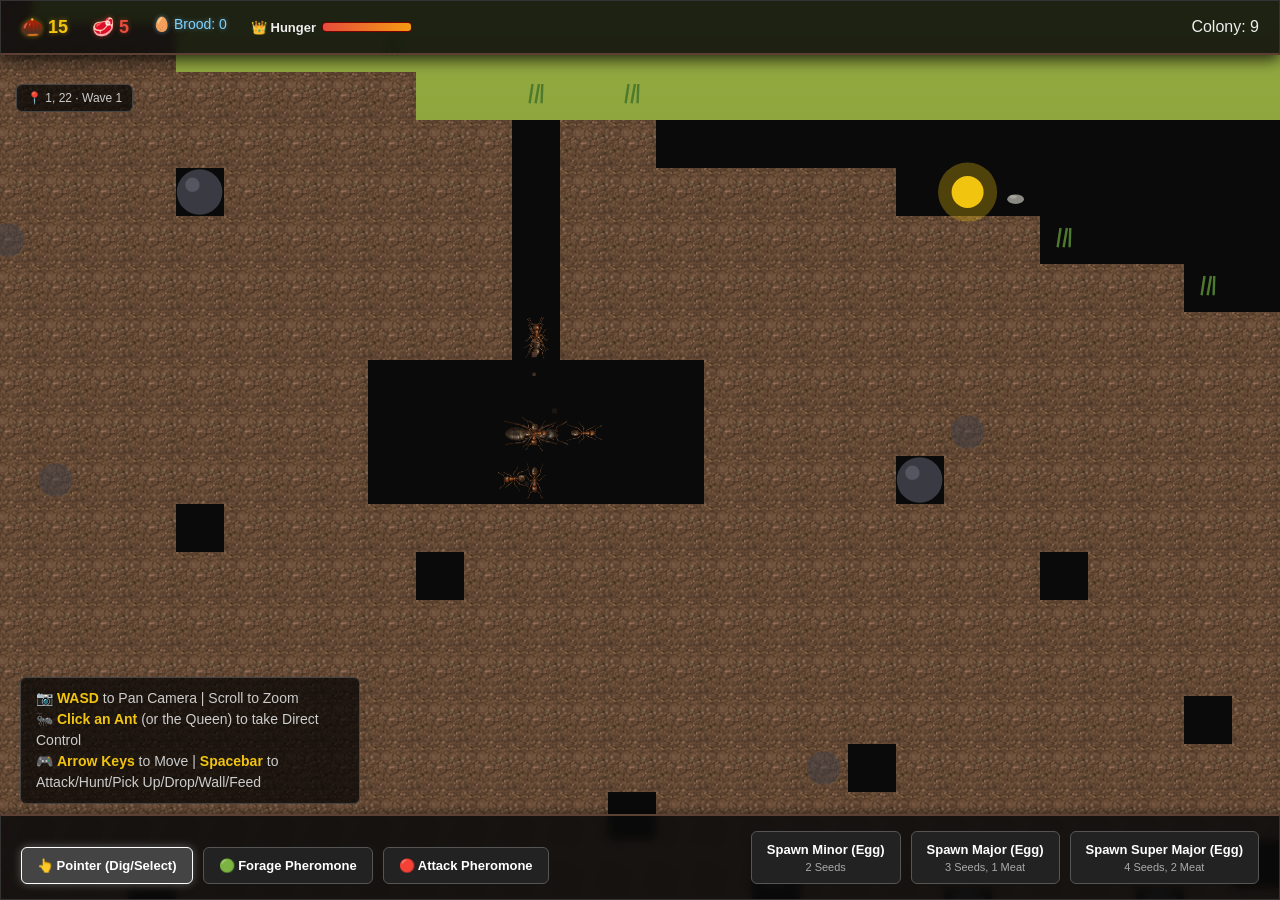
==== commit 87bf33c2: "Update index.html" ====
--- a/index.html
+++ b/index.html
@@ -176,6 +176,7 @@
 const camera = { x: 0, y: 0, zoom: 1.2 };
 const keys = { w: false, a: false, s: false, d: false, arrowup: false, arrowdown: false, arrowleft: false, arrowright: false, ' ': false };
 let spacePressed = false;
+let pathfindsThisFrame = 0; // Global pathfinding quota to prevent lag
 
 window.addEventListener('keydown', e => {
     let k = e.key.toLowerCase();
@@ -199,17 +200,16 @@
 window.addEventListener('resize', resize);
 resize();
 
-// Fast squared distance helper (much faster than Math.hypot for frequent checks)
 function distSq(x1, y1, x2, y2) {
     return (x2 - x1) * (x2 - x1) + (y2 - y1) * (y2 - y1);
 }
 
 /**
- * INFINITE WORLD (chunked, procedurally generated, sparse)
+ * INFINITE WORLD
  */
 const chunks = new Map(); 
 const decorations = new Map(); 
-const surfaceCache = new Map(); // Cache surface heights to prevent math lag
+const surfaceCache = new Map(); 
 
 function chunkKey(cx, cy) { return cx + ',' + cy; }
 
@@ -329,13 +329,13 @@
 state.brood = [];
 
 const ASSETS = {
-    queen: { src: 'https://gnome-steader.github.io/Ant-game/queen.png', img: new Image(), loaded: false, fallback: '#9b59b6' },
-    minor: { src: 'https://gnome-steader.github.io/Ant-game/minor.png', img: new Image(), loaded: false, fallback: '#f1c40f' },
-    major: { src: 'https://gnome-steader.github.io/Ant-game/major.png', img: new Image(), loaded: false, fallback: '#e67e22' },
-    super_major: { src: 'https://gnome-steader.github.io/Ant-game/super-major.png', img: new Image(), loaded: false, fallback: '#c0392b' },
-    army_ant: { src: 'https://gnome-steader.github.io/Ant-game/army_ant.png', img: new Image(), loaded: false, fallback: '#ff0000' },
-    dirt_tile: { src: 'https://gnome-steader.github.io/Ant-game/dirt_tile.png', img: new Image(), loaded: false, fallback: '#5c4033' },
-    dirt_ball: { src: 'https://gnome-steader.github.io/Ant-game/dirt_ball.png', img: new Image(), loaded: false, fallback: '#8b5a2b' }
+    queen: { src: 'queen.png', img: new Image(), loaded: false, fallback: '#9b59b6' },
+    minor: { src: 'minor.png', img: new Image(), loaded: false, fallback: '#f1c40f' },
+    major: { src: 'major.png', img: new Image(), loaded: false, fallback: '#e67e22' },
+    super_major: { src: 'super-major.png', img: new Image(), loaded: false, fallback: '#c0392b' },
+    army_ant: { src: 'army_ant.png', img: new Image(), loaded: false, fallback: '#ff0000' },
+    dirt_tile: { src: 'dirt_tile.png', img: new Image(), loaded: false, fallback: '#5c4033' },
+    dirt_ball: { src: 'dirt_ball.png', img: new Image(), loaded: false, fallback: '#8b5a2b' }
 };
 Object.values(ASSETS).forEach(asset => {
     asset.img.src = asset.src;
@@ -375,8 +375,7 @@
 }
 function spawnParticles(x, y, color, count = 5, speed = 4, size = null, gravity = 0) {
     for (let i = 0; i < count; i++) state.particles.push(new Particle(x, y, color, speed, size, gravity));
-    // Prevent particle memory leak
-    if (state.particles.length > 400) state.particles.splice(0, state.particles.length - 400);
+    if (state.particles.length > 200) state.particles.splice(0, state.particles.length - 200);
 }
 function spawnText(x, y, text, color, size) { state.floatingTexts.push(new FloatingText(x, y, text, color, size)); }
 function triggerShake(intensity) { state.shake = Math.max(state.shake, intensity); }
@@ -445,7 +444,8 @@
     let closedSet = new Set();
     let iterations = 0;
 
-    while (openSet.length > 0 && iterations < 2500) {
+    // Reduced max iterations from 2500 to 400 to prevent massive lag spikes
+    while (openSet.length > 0 && iterations < 400) {
         iterations++;
         openSet.sort((a, b) => a.f - b.f);
         let current = openSet.shift();
@@ -559,7 +559,7 @@
         this.type = type; this.x = x; this.y = y;
         this.gx = Math.floor(x / TILE_SIZE); this.gy = Math.floor(y / TILE_SIZE);
         this.state = 'IDLE'; this.path = []; this.job = null;
-        this.pathTimer = 0; // Prevents A* lag spam
+        this.pathTimer = 0; 
 
         this.maxHp = STATS[type].hp; this.hp = this.maxHp;
         this.dmg = STATS[type].dmg; this.baseSpeed = STATS[type].speed; this.speed = this.baseSpeed;
@@ -628,7 +628,7 @@
             let target = this.path[0];
             let tx = target.x * TILE_SIZE + TILE_SIZE / 2, ty = target.y * TILE_SIZE + TILE_SIZE / 2;
             let dx = tx - this.x, dy = ty - this.y;
-            let dist = Math.hypot(dx, dy);
+            let dist = Math.sqrt(distSq(this.x, this.y, tx, ty));
 
             if (dist < this.speed) { this.x = tx; this.y = ty; this.path.shift(); }
             else {
@@ -696,8 +696,11 @@
 
         if (chaseTarget) {
             if (this.path.length === 0 && this.pathTimer <= 0) {
-                this.path = findPath(this.gx, this.gy, chaseTarget.gx, chaseTarget.gy, true) || [];
-                this.pathTimer = 15 + Math.floor(Math.random() * 10);
+                if (pathfindsThisFrame < 2) {
+                    pathfindsThisFrame++;
+                    this.path = findPath(this.gx, this.gy, chaseTarget.gx, chaseTarget.gy, true) || [];
+                    this.pathTimer = 15 + Math.floor(Math.random() * 10);
+                }
             }
         }
 
@@ -705,7 +708,7 @@
             let t = this.path[0];
             let tx = t.x * TILE_SIZE + TILE_SIZE / 2, ty = t.y * TILE_SIZE + TILE_SIZE / 2;
             let dx = tx - this.x, dy = ty - this.y;
-            let dist = Math.hypot(dx, dy);
+            let dist = Math.sqrt(distSq(this.x, this.y, tx, ty));
             if (dist < this.speed) { this.x = tx; this.y = ty; this.path.shift(); }
             else {
                 this.x += (dx / dist) * this.speed; this.y += (dy / dist) * this.speed;
@@ -724,16 +727,19 @@
 
     updateQueenAI() {
         if (this.path.length === 0 && this.pathTimer <= 0 && Math.random() < 0.05) {
-            let nx = this.gx + Math.floor(Math.random() * 4) - 2;
-            let ny = this.gy + Math.floor(Math.random() * 4) - 2;
-            if (!isWall(nx, ny)) this.path = findPath(this.gx, this.gy, nx, ny) || [];
-            this.pathTimer = 30;
+            if (pathfindsThisFrame < 2) {
+                pathfindsThisFrame++;
+                let nx = this.gx + Math.floor(Math.random() * 4) - 2;
+                let ny = this.gy + Math.floor(Math.random() * 4) - 2;
+                if (!isWall(nx, ny)) this.path = findPath(this.gx, this.gy, nx, ny) || [];
+                this.pathTimer = 30;
+            }
         }
         if (this.path.length > 0) {
             let target = this.path[0];
             let tx = target.x * TILE_SIZE + TILE_SIZE / 2, ty = target.y * TILE_SIZE + TILE_SIZE / 2;
             let dx = tx - this.x, dy = ty - this.y;
-            let dist = Math.hypot(dx, dy);
+            let dist = Math.sqrt(distSq(this.x, this.y, tx, ty));
             if (dist < this.speed) { this.x = tx; this.y = ty; this.path.shift(); }
             else { this.x += (dx / dist) * this.speed; this.y += (dy / dist) * this.speed; this.angle = Math.atan2(dy, dx); }
         }
@@ -900,14 +906,20 @@
             if (this.gy >= SURFACE_Y) {
                 let queen = state.entities.find(e => e.type === 'queen');
                 if (queen && this.pathTimer <= 0 && (this.path.length === 0 || Math.random() < 0.02)) {
-                    this.path = findPath(this.gx, this.gy, queen.gx, queen.gy) || [];
+                    if (pathfindsThisFrame < 2) {
+                        pathfindsThisFrame++;
+                        this.path = findPath(this.gx, this.gy, queen.gx, queen.gy) || [];
+                        this.pathTimer = 30;
+                    }
+                }
+            } else if (this.path.length === 0 && this.pathTimer <= 0 && Math.random() < 0.05) {
+                if (pathfindsThisFrame < 2) {
+                    pathfindsThisFrame++;
+                    let nx = this.gx + Math.floor(Math.random() * 10) - 5;
+                    let ny = Math.max(0, Math.min(SURFACE_Y - 2, this.gy + Math.floor(Math.random() * 6) - 3));
+                    if (!isWall(nx, ny)) this.path = findPath(this.gx, this.gy, nx, ny) || [];
                     this.pathTimer = 30;
                 }
-            } else if (this.path.length === 0 && this.pathTimer <= 0 && Math.random() < 0.05) {
-                let nx = this.gx + Math.floor(Math.random() * 10) - 5;
-                let ny = Math.max(0, Math.min(SURFACE_Y - 2, this.gy + Math.floor(Math.random() * 6) - 3));
-                if (!isWall(nx, ny)) this.path = findPath(this.gx, this.gy, nx, ny) || [];
-                this.pathTimer = 30;
             }
             return;
         }
@@ -922,7 +934,8 @@
                         if (this.job) { this.job.assigned = false; this.job = null; }
                         this.state = 'IDLE';
                     }
-                    if (this.pathTimer <= 0) {
+                    if (this.pathTimer <= 0 && pathfindsThisFrame < 2) {
+                        pathfindsThisFrame++;
                         this.path = findPath(this.gx, this.gy, distressAnt.gx, distressAnt.gy) || [];
                         this.pathTimer = 20;
                     }
@@ -949,8 +962,11 @@
                     if (!prey.id) prey.id = Math.random().toString(36).slice(2);
                     this.huntTargetId = prey.id;
                     this.state = 'HUNTING';
-                    this.path = findPath(this.gx, this.gy, Math.floor(prey.x / TILE_SIZE), Math.floor(prey.y / TILE_SIZE)) || [];
-                    this.pathTimer = 20;
+                    if (pathfindsThisFrame < 2) {
+                        pathfindsThisFrame++;
+                        this.path = findPath(this.gx, this.gy, Math.floor(prey.x / TILE_SIZE), Math.floor(prey.y / TILE_SIZE)) || [];
+                        this.pathTimer = 20;
+                    }
                     return;
                 }
             }
@@ -967,7 +983,8 @@
             if (this.type === 'super_major' && workersAlive && this.pathTimer <= 0 && Math.random() < 0.05) {
                 let targetX = this.gx + Math.floor(Math.random() * 20) - 10;
                 let targetY = this.gy + Math.floor(Math.random() * 10) - 5;
-                if (!isWall(targetX, targetY)) {
+                if (!isWall(targetX, targetY) && pathfindsThisFrame < 2) {
+                    pathfindsThisFrame++;
                     this.path = findPath(this.gx, this.gy, targetX, targetY) || [];
                     this.pathTimer = 40;
                 }
@@ -975,12 +992,14 @@
 
             if (!this.job && this.type !== 'super_major' && this.pathTimer <= 0) {
                 if (this.gy < SURFACE_Y) {
-                    if (Math.random() < 0.05) {
+                    if (Math.random() < 0.05 && pathfindsThisFrame < 2) {
+                        pathfindsThisFrame++;
                         let queen = state.entities.find(e => e.type === 'queen');
                         if (queen) this.path = findPath(this.gx, this.gy, queen.gx, queen.gy) || [];
                         this.pathTimer = 30;
                     }
-                } else if (Math.random() < 0.05) {
+                } else if (Math.random() < 0.05 && pathfindsThisFrame < 2) {
+                    pathfindsThisFrame++;
                     let nx = this.gx + Math.floor(Math.random() * 5) - 2;
                     let ny = this.gy + Math.floor(Math.random() * 5) - 2;
                     if (!isWall(nx, ny)) this.path = findPath(this.gx, this.gy, nx, ny) || [];
@@ -1003,13 +1022,14 @@
                     state.jobs.push({ type: 'HARVEST', x: gx, y: gy, resourceType: 'meat', assigned: false });
                     this.state = 'IDLE'; this.huntTargetId = null;
                 }
-            } else if (this.pathTimer <= 0 && Math.random() < 0.2) {
+            } else if (this.pathTimer <= 0 && Math.random() < 0.2 && pathfindsThisFrame < 2) {
+                pathfindsThisFrame++;
                 this.path = findPath(this.gx, this.gy, Math.floor(prey.x / TILE_SIZE), Math.floor(prey.y / TILE_SIZE)) || [];
                 this.pathTimer = 15;
                 if (this.path.length === 0) { this.state = 'IDLE'; this.huntTargetId = null; }
             }
         } else if (this.state === 'MOVING_TO_JOB') {
-            if (Math.hypot(this.gx - this.job.x, this.gy - this.job.y) <= 1) {
+            if (Math.sqrt(distSq(this.gx, this.gy, this.job.x, this.job.y)) <= 1) {
                 if (this.job.type === 'DIG') { this.state = 'DIGGING'; this.digTimer = 20; }
                 else if (this.job.type === 'HARVEST') { this.state = 'HARVESTING'; this.digTimer = 10; }
                 else if (this.job.type === 'FEED_LARVA') { this.state = 'FEEDING_LARVA'; this.digTimer = 15; }
@@ -1025,12 +1045,16 @@
                 state.jobs = state.jobs.filter(j => j !== this.job);
                 this.job = null; this.state = 'CARRYING_DIRT';
                 let queen = state.entities.find(e => e.type === 'queen');
-                this.path = queen ? (findPath(this.gx, this.gy, queen.gx, SURFACE_Y - 2) || []) : [];
+                if (queen && pathfindsThisFrame < 2) {
+                    pathfindsThisFrame++;
+                    this.path = findPath(this.gx, this.gy, queen.gx, SURFACE_Y - 2) || [];
+                } else { this.path = []; }
             }
         } else if (this.state === 'CARRYING_DIRT') {
             if (this.gy < SURFACE_Y) {
                 this.state = 'IDLE'; spawnParticles(this.x, this.y, '#8b5a2b', 8);
-            } else if (this.path.length === 0 && this.pathTimer <= 0) {
+            } else if (this.path.length === 0 && this.pathTimer <= 0 && pathfindsThisFrame < 2) {
+                pathfindsThisFrame++;
                 let queen = state.entities.find(e => e.type === 'queen');
                 this.path = queen ? (findPath(this.gx, this.gy, queen.gx, SURFACE_Y - 2) || []) : [];
                 this.pathTimer = 30;
@@ -1046,7 +1070,10 @@
                 spawnParticles(this.x, this.y, this.carriedResource === 'seed' ? '#f1c40f' : '#e74c3c', 10);
                 this.job = null; this.state = 'CARRYING_RESOURCE';
                 let queen = state.entities.find(e => e.type === 'queen');
-                if (queen) this.path = findPath(this.gx, this.gy, queen.gx, queen.gy) || [];
+                if (queen && pathfindsThisFrame < 2) {
+                    pathfindsThisFrame++;
+                    this.path = findPath(this.gx, this.gy, queen.gx, queen.gy) || [];
+                }
             }
         } else if (this.state === 'FEEDING_LARVA') {
             this.digTimer--;
@@ -1071,7 +1098,8 @@
                 if (this.carriedResource === 'meat') { state.resources.meat++; spawnText(this.x, this.y - 20, "+1 Meat", "#e74c3c"); }
                 updateUI();
                 this.carriedResource = null; this.state = 'IDLE';
-            } else if (this.path.length === 0 && this.pathTimer <= 0) {
+            } else if (this.path.length === 0 && this.pathTimer <= 0 && pathfindsThisFrame < 2) {
+                pathfindsThisFrame++;
                 this.path = findPath(this.gx, this.gy, queen.gx, queen.gy) || [];
                 this.pathTimer = 30;
             }
@@ -1081,7 +1109,7 @@
     }
 
     assignJob(job) {
-        if (this.pathTimer > 0) return; // Wait before spamming A*
+        if (this.pathTimer > 0 || pathfindsThisFrame >= 2) return; 
         
         job.assigned = true; this.job = job;
         let targetX = job.x, targetY = job.y;
@@ -1093,13 +1121,13 @@
             if (adj) { targetX = adj.x; targetY = adj.y; }
         }
         
+        pathfindsThisFrame++;
         this.path = findPath(this.gx, this.gy, targetX, targetY) || [];
-        this.pathTimer = 15; // Cooldown for pathfinding
+        this.pathTimer = 15; 
         
         if (this.path.length > 0 || (this.gx === targetX && this.gy === targetY)) {
             this.state = 'MOVING_TO_JOB';
         } else {
-            // Unreachable job - fail it and eventually delete it to prevent lag
             job.assigned = false; 
             this.job = null;
             job.failCount = (job.failCount || 0) + 1;
@@ -1434,6 +1462,7 @@
  */
 function update() {
     state.time += 0.05;
+    pathfindsThisFrame = 0; // Reset pathfinding quota every frame
 
     if (state.controlledAnt) {
         let targetCamX = state.controlledAnt.x - (canvas.width / 2) / camera.zoom;
@@ -1448,6 +1477,23 @@
         if (keys.d) camera.x += camSpeed;
     }
 
+    // Pre-generate chunks for the visible area during update so draw() doesn't stutter
+    const gxMin = Math.floor((camera.x - TILE_SIZE*3) / TILE_SIZE);
+    const gxMax = Math.ceil((camera.x + canvas.width / camera.zoom + TILE_SIZE*3) / TILE_SIZE);
+    const gyMin = Math.floor((camera.y - TILE_SIZE*3) / TILE_SIZE);
+    const gyMax = Math.ceil((camera.y + canvas.height / camera.zoom + TILE_SIZE*3) / TILE_SIZE);
+    
+    const cxMin = Math.floor(gxMin / CHUNK_SIZE);
+    const cxMax = Math.floor(gxMax / CHUNK_SIZE);
+    const cyMin = Math.floor(gyMin / CHUNK_SIZE);
+    const cyMax = Math.floor(gyMax / CHUNK_SIZE);
+    
+    for (let ccy = cyMin; ccy <= cyMax; ccy++) {
+        for (let ccx = cxMin; ccx <= cxMax; ccx++) {
+            ensureChunk(ccx, ccy);
+        }
+    }
+
     state.entities.forEach(ant => ant.update());
     state.entities = state.entities.filter(ant => {
         if (ant.hp <= 0) {
@@ -1456,7 +1502,7 @@
             triggerShake(ant.type === 'queen' ? 15 : 4);
             
             state.splats.push({ x: ant.x, y: ant.y, size: Math.random() * 15 + 10 });
-            if (state.splats.length > 100) state.splats.shift(); // Prevent splat memory leak
+            if (state.splats.length > 50) state.splats.shift(); // Prevent splat memory leak
 
             if (ant.carriedBrood) { ant.carriedBrood.carriedBy = null; ant.carriedBrood.x = ant.gx; ant.carriedBrood.y = ant.gy; }
             if (ant.carriedResource) state.surfaceItems.push({ type: ant.carriedResource, x: ant.gx, y: ant.gy });
@@ -1516,22 +1562,36 @@
 
     let dx = (Math.random() - 0.5) * state.shake;
     let dy = (Math.random() - 0.5) * state.shake;
-    ctx.translate(canvas.width / 2 + dx, canvas.height / 2 + dy);
+    
+    // Rounding camera to prevent sub-pixel blurring and edge jitter
+    let camX = Math.round(camera.x);
+    let camY = Math.round(camera.y);
+    
+    ctx.translate(Math.floor(canvas.width / 2 + dx), Math.floor(canvas.height / 2 + dy));
     ctx.scale(camera.zoom, camera.zoom);
-    ctx.translate(-canvas.width / 2 - camera.x, -canvas.height / 2 - camera.y);
-
-    const viewLeft = camera.x - 4, viewRight = camera.x + canvas.width / camera.zoom + 4;
-    const viewTop = camera.y - 4, viewBottom = camera.y + canvas.height / camera.zoom + 4;
-    const gxMin = Math.floor(viewLeft / TILE_SIZE), gxMax = Math.ceil(viewRight / TILE_SIZE);
-    const gyMin = Math.floor(viewTop / TILE_SIZE), gyMax = Math.ceil(viewBottom / TILE_SIZE);
-
-    let skyGrad = ctx.createLinearGradient(0, gyMin * TILE_SIZE, 0, SURFACE_Y * TILE_SIZE + 40);
+    ctx.translate(-Math.floor(canvas.width / 2 + camX), -Math.floor(canvas.height / 2 + camY));
+
+    // Massive padding (3 full tiles) to completely eliminate edge glitching
+    const viewLeft = camera.x - TILE_SIZE * 3;
+    const viewRight = camera.x + canvas.width / camera.zoom + TILE_SIZE * 3;
+    const viewTop = camera.y - TILE_SIZE * 3;
+    const viewBottom = camera.y + canvas.height / camera.zoom + TILE_SIZE * 3;
+    
+    const gxMin = Math.floor(viewLeft / TILE_SIZE);
+    const gxMax = Math.ceil(viewRight / TILE_SIZE);
+    const gyMin = Math.floor(viewTop / TILE_SIZE);
+    const gyMax = Math.ceil(viewBottom / TILE_SIZE);
+
+    // Fixed sky gradient so it doesn't jitter when the camera moves
+    let skyGrad = ctx.createLinearGradient(0, (SURFACE_Y - 15) * TILE_SIZE, 0, SURFACE_Y * TILE_SIZE);
     skyGrad.addColorStop(0, '#B8CB5A');
     skyGrad.addColorStop(1, '#8fa63e');
     ctx.fillStyle = skyGrad;
-    ctx.fillRect(gxMin * TILE_SIZE, gyMin * TILE_SIZE, (gxMax - gxMin) * TILE_SIZE, Math.max(0, SURFACE_Y * TILE_SIZE + 40 - gyMin * TILE_SIZE));
+    // +1 to width ensures no 1-pixel gaps from float math
+    ctx.fillRect(gxMin * TILE_SIZE, gyMin * TILE_SIZE, (gxMax - gxMin + 1) * TILE_SIZE, Math.max(0, SURFACE_Y * TILE_SIZE - gyMin * TILE_SIZE));
+    
     ctx.fillStyle = '#0a0a0a';
-    ctx.fillRect(gxMin * TILE_SIZE, SURFACE_Y * TILE_SIZE, (gxMax - gxMin) * TILE_SIZE, (gyMax - gyMin) * TILE_SIZE);
+    ctx.fillRect(gxMin * TILE_SIZE, Math.max(gyMin, SURFACE_Y) * TILE_SIZE, (gxMax - gxMin + 1) * TILE_SIZE, (gyMax - gyMin + 1) * TILE_SIZE);
 
     for (let gy = gyMin; gy <= gyMax; gy++) {
         for (let gx = gxMin; gx <= gxMax; gx++) {
@@ -1553,29 +1613,43 @@
         }
     }
 
-    const cxMin = Math.floor(gxMin / CHUNK_SIZE) - 1, cxMax = Math.floor(gxMax / CHUNK_SIZE) + 1;
-    const cyMin = Math.floor(gyMin / CHUNK_SIZE) - 1, cyMax = Math.floor(gyMax / CHUNK_SIZE) + 1;
+    const cxMin = Math.floor(gxMin / CHUNK_SIZE);
+    const cxMax = Math.floor(gxMax / CHUNK_SIZE);
+    const cyMin = Math.floor(gyMin / CHUNK_SIZE);
+    const cyMax = Math.floor(gyMax / CHUNK_SIZE);
+    
     for (let ccy = cyMin; ccy <= cyMax; ccy++) {
         for (let ccx = cxMin; ccx <= cxMax; ccx++) {
-            ensureChunk(ccx, ccy);
             const decos = decorations.get(chunkKey(ccx, ccy));
             if (!decos) continue;
             for (const d of decos) {
-                if (d.x < gxMin - 1 || d.x > gxMax + 1 || d.y < gyMin - 1 || d.y > gyMax + 1) continue;
+                if (d.x < gxMin || d.x > gxMax || d.y < gyMin || d.y > gyMax) continue;
                 drawDecoration(d);
             }
         }
     }
 
+    // Off-screen culling function to save CPU
+    function inView(x, y) {
+        return x >= viewLeft && x <= viewRight && y >= viewTop && y <= viewBottom;
+    }
+
     ctx.fillStyle = 'rgba(150, 0, 0, 0.6)';
-    state.splats.forEach(s => { ctx.beginPath(); ctx.arc(s.x, s.y, s.size, 0, Math.PI * 2); ctx.fill(); });
+    state.splats.forEach(s => { 
+        if (inView(s.x, s.y)) { ctx.beginPath(); ctx.arc(s.x, s.y, s.size, 0, Math.PI * 2); ctx.fill(); }
+    });
 
     ctx.fillStyle = 'rgba(255, 255, 0, 0.3)';
-    state.jobs.forEach(job => { if (job.type === 'DIG') ctx.fillRect(job.x * TILE_SIZE, job.y * TILE_SIZE, TILE_SIZE, TILE_SIZE); });
+    state.jobs.forEach(job => { 
+        if (job.type === 'DIG' && inView(job.x * TILE_SIZE, job.y * TILE_SIZE)) ctx.fillRect(job.x * TILE_SIZE, job.y * TILE_SIZE, TILE_SIZE, TILE_SIZE); 
+    });
     ctx.fillStyle = 'rgba(46, 204, 113, 0.25)';
-    state.jobs.forEach(job => { if (job.type === 'FEED_LARVA') ctx.fillRect(job.x * TILE_SIZE, job.y * TILE_SIZE, TILE_SIZE, TILE_SIZE); });
+    state.jobs.forEach(job => { 
+        if (job.type === 'FEED_LARVA' && inView(job.x * TILE_SIZE, job.y * TILE_SIZE)) ctx.fillRect(job.x * TILE_SIZE, job.y * TILE_SIZE, TILE_SIZE, TILE_SIZE); 
+    });
 
     state.pheromones.forEach(p => {
+        if (!inView(p.x, p.y)) return;
         let age = state.time - p.birthTime;
         let alpha = Math.max(0, 1 - (age / 500)) * 0.6;
         ctx.globalAlpha = alpha;
@@ -1586,15 +1660,19 @@
 
     let pulse = Math.abs(Math.sin(state.time)) * 5;
     state.surfaceItems.forEach(item => {
+        let ix = item.x * TILE_SIZE + TILE_SIZE / 2;
+        let iy = item.y * TILE_SIZE + TILE_SIZE / 2;
+        if (!inView(ix, iy)) return;
         ctx.fillStyle = item.type === 'seed' ? `rgba(241, 196, 15, 0.3)` : `rgba(231, 76, 60, 0.3)`;
-        ctx.beginPath(); ctx.arc(item.x * TILE_SIZE + TILE_SIZE / 2, item.y * TILE_SIZE + TILE_SIZE / 2, TILE_SIZE / 2 + pulse, 0, Math.PI * 2); ctx.fill();
+        ctx.beginPath(); ctx.arc(ix, iy, TILE_SIZE / 2 + pulse, 0, Math.PI * 2); ctx.fill();
         ctx.fillStyle = item.type === 'seed' ? '#f1c40f' : '#e74c3c';
-        ctx.beginPath(); ctx.arc(item.x * TILE_SIZE + TILE_SIZE / 2, item.y * TILE_SIZE + TILE_SIZE / 2, TILE_SIZE / 3, 0, Math.PI * 2); ctx.fill();
+        ctx.beginPath(); ctx.arc(ix, iy, TILE_SIZE / 3, 0, Math.PI * 2); ctx.fill();
     });
 
     state.brood.forEach(b => {
         if (b.carriedBy) return;
         let bx = b.x * TILE_SIZE + TILE_SIZE / 2, by = b.y * TILE_SIZE + TILE_SIZE / 2;
+        if (!inView(bx, by)) return;
         if (b.needsFood && !b.fed) {
             ctx.globalAlpha = 0.3 + Math.abs(Math.sin(state.time * 3)) * 0.3;
             ctx.fillStyle = '#f39c12';
@@ -1604,10 +1682,10 @@
         drawBroodShape(bx, by, b.stage);
     });
 
-    state.flies.forEach(f => f.draw());
-    state.entities.forEach(ant => ant.draw());
-    state.particles.forEach(p => p.draw());
-    state.floatingTexts.forEach(t => t.draw());
+    state.flies.forEach(f => { if (inView(f.x, f.y)) f.draw(); });
+    state.entities.forEach(ant => { if (inView(ant.x, ant.y)) ant.draw(); });
+    state.particles.forEach(p => { if (inView(p.x, p.y)) p.draw(); });
+    state.floatingTexts.forEach(t => { if (inView(t.x, t.y)) t.draw(); });
 
     ctx.restore();
 }
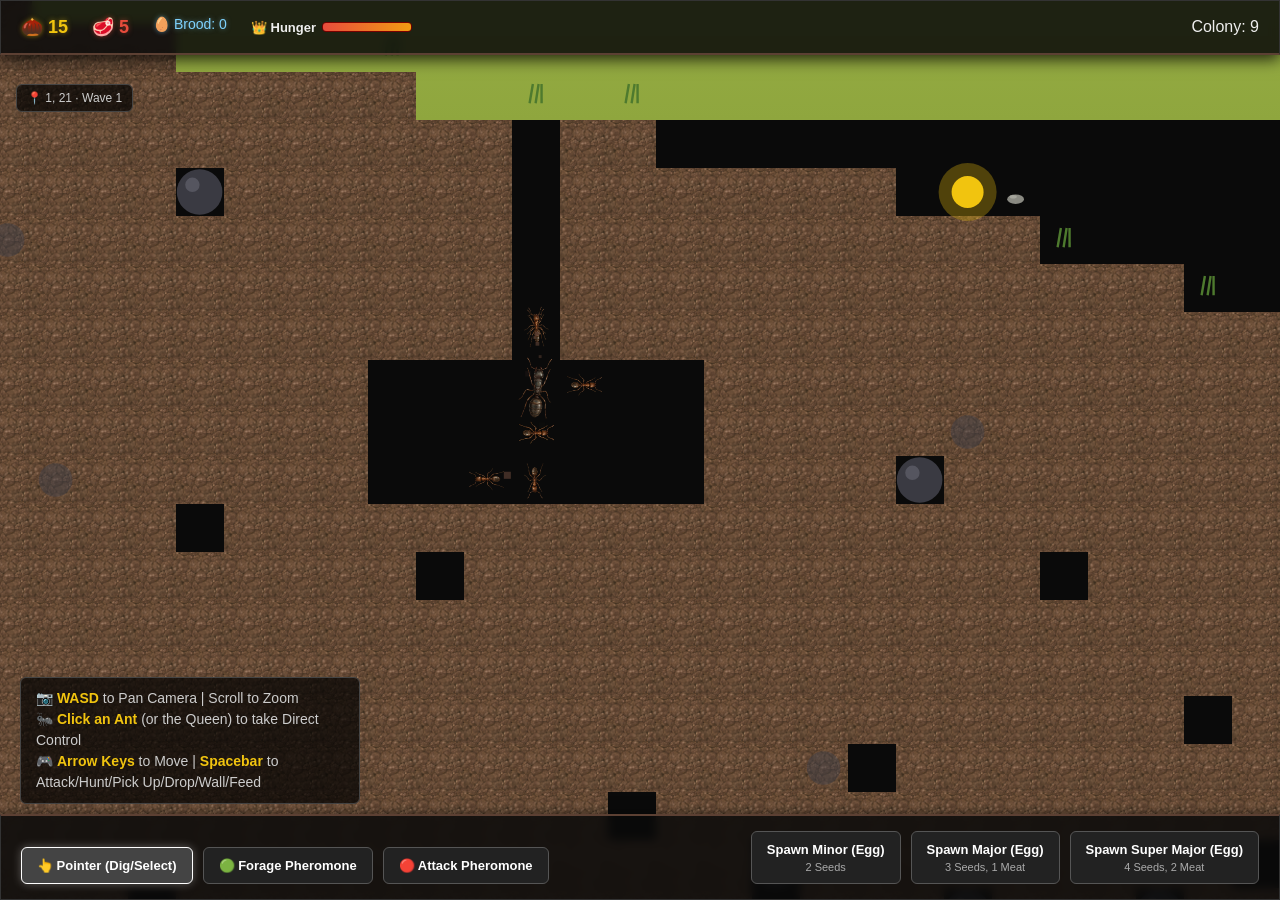
==== commit 3595ca44: "Update index.html" ====
--- a/index.html
+++ b/index.html
@@ -478,7 +478,7 @@
 }
 
 const STATS = {
-    queen: { hp: 200, dmg: 0, speed: 1.1 },
+    queen: { hp: 200, dmg: 8, speed: 1.1 },
     minor: { hp: 15, dmg: 2, speed: 2.2 },
     major: { hp: 40, dmg: 8, speed: 1.6 },
     super_major: { hp: 80, dmg: 15, speed: 1.2 },
@@ -726,6 +726,30 @@
     }
 
     updateQueenAI() {
+        if (this.attackTimer > 0) this.attackTimer--;
+        
+        // Queen fights back ONLY if an army ant attacks her/is in melee range
+        let target = state.entities.find(e => e.type === 'army_ant' && e.hp > 0 && distSq(e.x, e.y, this.x, this.y) < (TILE_SIZE * 1.2)**2);
+        if (target) {
+            this.path = [];
+            this.angle = Math.atan2(target.y - this.y, target.x - this.x);
+            if (this.attackTimer <= 0) {
+                target.hp -= this.dmg;
+                target.flash = 10;
+                target.underAttack = 300;
+                this.attackTimer = 30;
+                spawnParticles(target.x, target.y, '#ff0000', 6, 6);
+                triggerShake(2);
+
+                const lungeDist = 8;
+                const lungeX = this.x + Math.cos(this.angle) * lungeDist;
+                const lungeY = this.y + Math.sin(this.angle) * lungeDist;
+                if (!lineCrossesWall(this.x, this.y, lungeX, lungeY)) { this.x = lungeX; this.y = lungeY; }
+            }
+            return; // Return so she doesn't wander while fighting
+        }
+
+        // Normal random wandering if no enemies are attacking her
         if (this.path.length === 0 && this.pathTimer <= 0 && Math.random() < 0.05) {
             if (pathfindsThisFrame < 2) {
                 pathfindsThisFrame++;
@@ -1301,15 +1325,34 @@
     toast('⚠️ Wave ' + state.wave + ': Army ants are charging your brood!');
 
     let antCount = Math.round(5 + Math.pow(state.wave, 1.8) * 2);
-    let queen = state.entities.find(e => e.type === 'queen');
-    let originGx = queen ? queen.gx : 0, originGy = queen ? queen.gy : SURFACE_Y;
 
     for (let i = 0; i < antCount; i++) {
         setTimeout(() => {
-            let angle = Math.random() * Math.PI * 2;
-            let dist = 24 + Math.random() * 10;
-            let startGx = originGx + Math.round(Math.cos(angle) * dist);
-            let startGy = Math.max(0, Math.min(SURFACE_Y - 2, originGy + Math.round(Math.sin(angle) * dist * 0.3) - 8));
+            // Spawn dynamically based on camera bounds so they are guaranteed OUT OF VIEW regardless of which ant you switch to
+            const camCenterGx = Math.floor((camera.x + (canvas.width / 2) / camera.zoom) / TILE_SIZE);
+            const camCenterGy = Math.floor((camera.y + (canvas.height / 2) / camera.zoom) / TILE_SIZE);
+            const viewTilesW = (canvas.width / camera.zoom) / TILE_SIZE;
+            const viewTilesH = (canvas.height / camera.zoom) / TILE_SIZE;
+            
+            let buffer = 25; // Distance outside the visible camera area
+            let startGx, startGy;
+            let side = Math.floor(Math.random() * 4);
+            if (side === 0) { 
+                startGx = camCenterGx - viewTilesW / 2 - buffer - Math.random() * 30;
+                startGy = camCenterGy + (Math.random() - 0.5) * viewTilesH;
+            } else if (side === 1) { 
+                startGx = camCenterGx + viewTilesW / 2 + buffer + Math.random() * 30;
+                startGy = camCenterGy + (Math.random() - 0.5) * viewTilesH;
+            } else if (side === 2) { 
+                startGx = camCenterGx + (Math.random() - 0.5) * viewTilesW;
+                startGy = camCenterGy - viewTilesH / 2 - buffer - Math.random() * 30;
+            } else { 
+                startGx = camCenterGx + (Math.random() - 0.5) * viewTilesW;
+                startGy = camCenterGy + viewTilesH / 2 + buffer + Math.random() * 30;
+            }
+            startGx = Math.round(startGx);
+            startGy = Math.round(startGy);
+            
             state.entities.push(new Ant('army_ant', startGx * TILE_SIZE + 20, startGy * TILE_SIZE + 20));
         }, i * 400);
     }
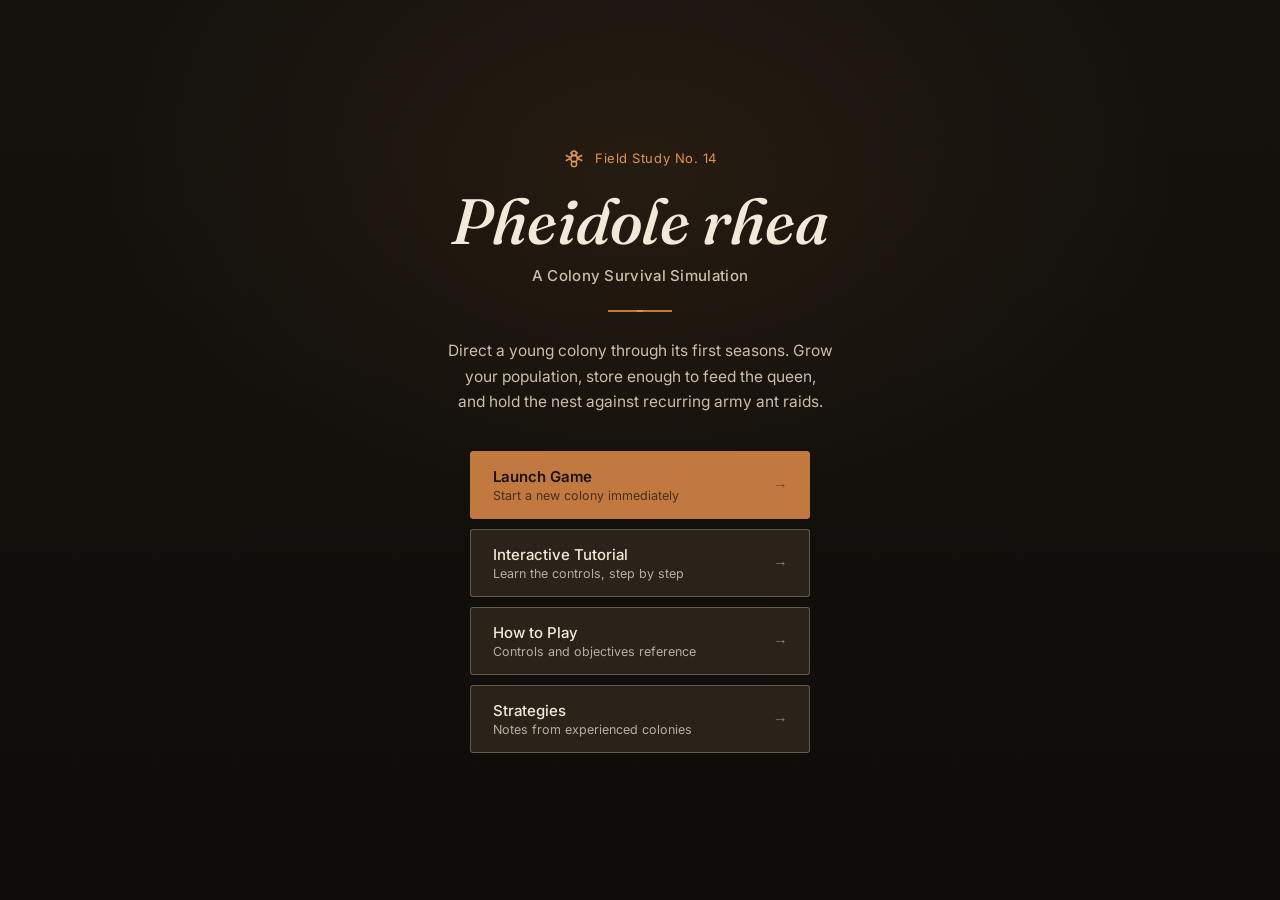
==== commit 1a35cfeb: "Update index.html" ====
--- a/index.html
+++ b/index.html
@@ -1,168 +1,638 @@
 <!DOCTYPE html>
 <html lang="en">
 <head>
-    <meta charset="UTF-8">
-    <meta name="viewport" content="width=device-width, initial-scale=1.0">
-    <title>Pheidole Rhea - Colony Survival</title>
-    <style>
-        * { box-sizing: border-box; margin: 0; padding: 0; user-select: none; }
-        body {
-            background-color: #050505; color: #eee;
-            font-family: 'Segoe UI', Tahoma, Geneva, Verdana, sans-serif;
-            overflow: hidden; width: 100vw; height: 100vh;
-        }
-        #game-container { position: relative; width: 100%; height: 100%; }
-        canvas { display: block; width: 100%; height: 100%; image-rendering: pixelated; }
-
-        #ui-layer {
-            position: absolute; top: 0; left: 0; width: 100%; height: 100%;
-            pointer-events: none; display: flex; flex-direction: column; justify-content: space-between;
-        }
-
-        .hud-panel {
-            background: rgba(10, 10, 10, 0.85); border: 1px solid #333;
-            padding: 15px 20px; pointer-events: auto;
-            box-shadow: 0 4px 15px rgba(0,0,0,0.8); backdrop-filter: blur(5px);
-        }
-
-        #top-hud { display: flex; justify-content: space-between; align-items: center; border-bottom: 2px solid #5c4033; flex-wrap: wrap; gap: 8px; }
-        .resource-group { display: flex; gap: 24px; font-weight: bold; font-size: 18px; flex-wrap: wrap; }
-        .res-seeds { color: #f1c40f; text-shadow: 0 0 5px rgba(241, 196, 15, 0.5); }
-        .res-meat { color: #e74c3c; text-shadow: 0 0 5px rgba(231, 76, 60, 0.5); }
-        .res-brood { color: #7fd3ff; text-shadow: 0 0 5px rgba(127, 211, 255, 0.5); font-size: 14px; font-weight: normal; }
-
-        #raid-warning {
-            color: #ff3333; font-weight: 900; font-size: 20px; letter-spacing: 1.5px;
-            animation: pulse-red 0.5s infinite alternate; display: none;
-        }
-
-        @keyframes pulse-red {
-            from { text-shadow: 0 0 10px #ff0000; transform: scale(1); }
-            to { text-shadow: 0 0 30px #ff0000; transform: scale(1.1); }
-        }
-
-        #queen-hunger-wrap { display: flex; align-items: center; gap: 6px; font-size: 13px; }
-        #queen-hunger-bar { width: 90px; height: 10px; background: #300; border: 1px solid #700; border-radius: 4px; overflow: hidden; }
-        #queen-hunger-fill { height: 100%; background: linear-gradient(90deg,#e74c3c,#f39c12); width: 100%; transition: width 0.3s; }
-
-        #bottom-hud { display: flex; justify-content: space-between; align-items: flex-end; border-top: 2px solid #5c4033; flex-wrap: wrap; gap: 10px; }
-        .tools-group, .spawn-group { display: flex; gap: 10px; flex-wrap: wrap; }
-
-        button {
-            background: #222; color: #fff; border: 1px solid #555; padding: 10px 15px;
-            cursor: pointer; font-weight: bold; border-radius: 6px; transition: all 0.15s;
-            font-size: 13px;
-        }
-        button:hover { background: #333; transform: translateY(-2px); }
-        button:active { transform: translateY(1px); }
-        button:disabled { background: #111; color: #444; cursor: not-allowed; transform: none; border-color: #222; }
-
-        .tool-btn.active { background: #444; border-color: #fff; box-shadow: 0 0 10px rgba(255,255,255,0.3); }
-        .tool-forage.active { border-color: #2ecc71; box-shadow: 0 0 10px #2ecc71; }
-        .tool-attack.active { border-color: #e74c3c; box-shadow: 0 0 10px #e74c3c; }
-        .cost { display: block; font-size: 11px; color: #aaa; margin-top: 4px; font-weight: normal; }
-
-        #context-menu {
-            position: absolute; top: 84px; right: 16px;
-            display: none; flex-direction: column; align-items: stretch; border-radius: 8px;
-            gap: 6px; width: 210px; pointer-events: auto;
-        }
-        #context-menu h3 { color: #3498db; font-size: 13px; }
-        #plug-btn { background: #880000; border-color: #ff4444; font-size: 13px; padding: 8px 14px; }
-        #plug-btn:hover { background: #aa0000; box-shadow: 0 0 15px #ff0000; }
-        #release-btn { background: #333; border-color: #888; font-size: 12px; padding: 6px 14px; }
-
-        #controls-hint {
-            position: absolute; bottom: 96px; left: 20px; color: #ccc; font-size: 14px; pointer-events: none;
-            background: rgba(0,0,0,0.7); padding: 10px 15px; border-radius: 6px; border: 1px solid #444;
-            max-width: 340px; line-height: 1.5;
-        }
-        .highlight { color: #f1c40f; font-weight: bold; }
-
-        #action-prompt {
-            position: absolute; left: 50%; bottom: 130px; transform: translateX(-50%);
-            background: rgba(0,0,0,0.8); border: 1px solid #f1c40f; color: #f1c40f;
-            padding: 8px 16px; border-radius: 20px; font-size: 14px; font-weight: bold;
-            display: none; pointer-events: none; white-space: nowrap;
-        }
-
-        #compass {
-            position: absolute; top: 84px; left: 16px; pointer-events: none;
-            background: rgba(0,0,0,0.7); border: 1px solid #444; border-radius: 6px;
-            padding: 6px 10px; font-size: 12px; color: #ccc;
-        }
-
-        #toast-wrap {
-            position: absolute; top: 90px; left: 50%; transform: translateX(-50%);
-            display: flex; flex-direction: column; gap: 6px; align-items: center; pointer-events: none;
-        }
-        .toast {
-            background: rgba(0,0,0,0.85); border: 1px solid #555; padding: 6px 14px; border-radius: 6px;
-            font-size: 13px; opacity: 0; animation: toast-in 0.3s forwards, toast-out 0.4s forwards 2.6s;
-        }
-        @keyframes toast-in { from { opacity:0; transform: translateY(-8px);} to {opacity:1; transform:translateY(0);} }
-        @keyframes toast-out { from { opacity:1; } to { opacity:0; transform: translateY(-8px); } }
-    </style>
+<meta charset="UTF-8">
+<meta name="viewport" content="width=device-width, initial-scale=1.0">
+<title>Pheidole Rhea — A Colony Survival Field Study</title>
+<link rel="preconnect" href="https://fonts.googleapis.com">
+<link rel="preconnect" href="https://fonts.gstatic.com" crossorigin>
+<link href="https://fonts.googleapis.com/css2?family=Fraunces:ital,opsz,wght@0,9..144,400;0,9..144,500;0,9..144,600;1,9..144,500&family=Inter:wght@400;500;600;700&display=swap" rel="stylesheet">
+<style>
+  :root{
+    --soil-900:#15120d;
+    --soil-800:#1d1913;
+    --soil-700:#2a231a;
+    --soil-600:#3a3024;
+    --parchment:#f2e9d8;
+    --parchment-dim:#c9bfa9;
+    --clay:#c1793f;
+    --clay-bright:#e0954f;
+    --moss:#7a9a5a;
+    --moss-dim:#5c7644;
+    --brick:#a8453c;
+    --brick-bright:#cf5b4f;
+    --dust-blue:#6f8fa8;
+    --line:rgba(242,233,216,0.14);
+    --line-strong:rgba(242,233,216,0.28);
+    --shadow-deep:0 18px 50px rgba(0,0,0,0.55);
+    --font-display:'Fraunces',Georgia,serif;
+    --font-ui:'Inter',-apple-system,BlinkMacSystemFont,'Segoe UI',sans-serif;
+  }
+  *{box-sizing:border-box;margin:0;padding:0;}
+  html,body{width:100%;height:100%;}
+  body{
+    background:var(--soil-900); color:var(--parchment);
+    font-family:var(--font-ui);
+    overflow:hidden; width:100vw; height:100vh;
+  }
+  button{ font-family:var(--font-ui); }
+  #game-root{ position:relative; width:100%; height:100%; }
+  canvas{ display:block; width:100%; height:100%; image-rendering:pixelated; }
+
+  /* ============ SHARED SCREEN CHROME ============ */
+  .screen{
+    position:absolute; inset:0; display:none;
+    align-items:center; justify-content:center;
+    background:
+      radial-gradient(ellipse 900px 600px at 50% 20%, rgba(193,121,63,0.10), transparent 60%),
+      linear-gradient(180deg, var(--soil-900) 0%, #0f0d09 100%);
+    z-index:50; overflow:auto; padding:40px 20px;
+  }
+  .screen.visible{ display:flex; }
+  .field-texture{
+    position:absolute; inset:0; pointer-events:none; opacity:0.5;
+    background-image:
+      repeating-linear-gradient(90deg, transparent, transparent 79px, rgba(242,233,216,0.02) 80px),
+      repeating-linear-gradient(0deg, transparent, transparent 79px, rgba(242,233,216,0.02) 80px);
+  }
+
+  /* ============ START SCREEN ============ */
+  #start-screen .panel{
+    position:relative; max-width:560px; width:100%; text-align:center;
+  }
+  .eyebrow-mark{
+    display:inline-flex; align-items:center; gap:10px; color:var(--clay-bright);
+    font-size:13px; letter-spacing:0.04em; margin-bottom:18px;
+  }
+  .eyebrow-mark svg{ width:22px; height:22px; }
+  .title-lockup{
+    font-family:var(--font-display); font-weight:500; font-style:italic;
+    font-size:clamp(40px,7vw,64px); line-height:1.05; color:var(--parchment);
+  }
+  .title-lockup .sub{
+    display:block; font-family:var(--font-ui); font-style:normal; font-weight:500;
+    font-size:15px; letter-spacing:0.02em; color:var(--parchment-dim); margin-top:14px;
+  }
+  .title-rule{
+    width:64px; height:2px; background:var(--clay); margin:26px auto; border:none;
+    position:relative;
+  }
+  .title-rule::after{
+    content:''; position:absolute; left:50%; top:50%; width:6px; height:6px;
+    background:var(--clay-bright); border-radius:50%; transform:translate(-50%,-50%) rotate(45deg);
+  }
+  .lede{
+    font-size:15.5px; line-height:1.65; color:var(--parchment-dim); max-width:440px;
+    margin:0 auto 36px; text-wrap:balance;
+  }
+  .menu-stack{ display:flex; flex-direction:column; gap:10px; max-width:340px; margin:0 auto; }
+  .menu-btn{
+    background:var(--soil-700); border:1px solid var(--line-strong); color:var(--parchment);
+    padding:15px 22px; border-radius:3px; cursor:pointer; font-size:15px; font-weight:500;
+    display:flex; align-items:center; justify-content:space-between; gap:12px;
+    transition:background 0.15s, border-color 0.15s, transform 0.1s;
+    text-align:left;
+  }
+  .menu-btn .arrow{ opacity:0.5; font-family:var(--font-display); font-style:italic; transition:transform 0.15s; }
+  .menu-btn:hover{ background:var(--soil-600); border-color:var(--clay); }
+  .menu-btn:hover .arrow{ transform:translateX(3px); opacity:1; }
+  .menu-btn:active{ transform:translateY(1px); }
+  .menu-btn.primary{
+    background:var(--clay); border-color:var(--clay); color:#1a1108; font-weight:600;
+  }
+  .menu-btn.primary:hover{ background:var(--clay-bright); border-color:var(--clay-bright); }
+  .menu-btn .label-sub{ display:block; font-weight:400; font-size:12.5px; opacity:0.7; margin-top:2px; }
+
+  /* ============ SUB SCREENS (How to play / strategies) ============ */
+  .doc-panel{
+    position:relative; max-width:680px; width:100%;
+    background:var(--soil-800); border:1px solid var(--line); border-radius:4px;
+    box-shadow:var(--shadow-deep); max-height:86vh; display:flex; flex-direction:column;
+  }
+  .doc-header{
+    padding:26px 32px 20px; border-bottom:1px solid var(--line);
+    display:flex; align-items:baseline; justify-content:space-between; gap:16px;
+  }
+  .doc-header h2{
+    font-family:var(--font-display); font-style:italic; font-weight:500;
+    font-size:28px; color:var(--parchment); font-variant:normal;
+  }
+  .doc-header .plate-no{ font-size:12px; color:var(--parchment-dim); letter-spacing:0.03em; white-space:nowrap; }
+  .close-btn{
+    background:transparent; border:1px solid var(--line-strong); color:var(--parchment-dim);
+    width:32px; height:32px; border-radius:50%; cursor:pointer; font-size:16px; line-height:1;
+    flex-shrink:0; transition:all 0.15s;
+  }
+  .close-btn:hover{ color:var(--parchment); border-color:var(--clay); background:var(--soil-700); }
+  .doc-body{ padding:26px 32px 32px; overflow-y:auto; }
+  .doc-body h3{
+    font-family:var(--font-ui); font-size:12.5px; text-transform:none; letter-spacing:0.01em;
+    color:var(--clay-bright); font-weight:600; margin:26px 0 10px;
+  }
+  .doc-body h3:first-child{ margin-top:0; }
+  .doc-body p{ font-size:14.5px; line-height:1.7; color:var(--parchment-dim); margin-bottom:10px; }
+  .doc-body ul{ list-style:none; }
+  .doc-body li{
+    font-size:14.5px; line-height:1.6; color:var(--parchment-dim); padding:7px 0 7px 22px;
+    position:relative; border-bottom:1px solid rgba(242,233,216,0.06);
+  }
+  .doc-body li:last-child{ border-bottom:none; }
+  .doc-body li::before{
+    content:''; position:absolute; left:2px; top:15px; width:5px; height:5px;
+    background:var(--clay); transform:rotate(45deg);
+  }
+  .doc-body li strong{ color:var(--parchment); font-weight:600; }
+  .key-row{ display:inline-flex; gap:4px; margin-right:8px; }
+  kbd{
+    background:var(--soil-600); border:1px solid var(--line-strong); border-radius:3px;
+    padding:2px 7px; font-size:12px; font-family:var(--font-ui); color:var(--parchment);
+    box-shadow:0 1px 0 rgba(0,0,0,0.4);
+  }
+  .stat-grid{ display:grid; grid-template-columns:repeat(2,1fr); gap:10px; margin-top:4px; }
+  .stat-card{
+    border:1px solid var(--line); padding:12px 14px; border-radius:3px; background:var(--soil-700);
+  }
+  .stat-card .name{ font-weight:600; font-size:13.5px; color:var(--parchment); margin-bottom:4px; }
+  .stat-card .figs{ font-size:12px; color:var(--parchment-dim); }
+  .doc-footer{ padding:18px 32px; border-top:1px solid var(--line); display:flex; justify-content:flex-end; }
+
+  /* ============ HUD (in-game) ============ */
+  #ui-layer{
+    position:absolute; inset:0; pointer-events:none;
+    display:flex; flex-direction:column; justify-content:space-between;
+    z-index:10; opacity:0; transition:opacity 0.4s;
+  }
+  #ui-layer.active{ opacity:1; }
+  .hud-panel{
+    background:rgba(21,18,13,0.90); border:1px solid var(--line);
+    pointer-events:auto; backdrop-filter:blur(6px);
+  }
+  #top-hud{
+    display:flex; justify-content:space-between; align-items:center; gap:14px; flex-wrap:wrap;
+    padding:12px 20px; border-bottom:1px solid var(--line-strong);
+  }
+  .resource-group{ display:flex; gap:22px; align-items:center; flex-wrap:wrap; }
+  .res-chip{ display:flex; align-items:center; gap:7px; font-size:15px; font-weight:600; color:var(--parchment); }
+  .res-chip svg{ width:18px; height:18px; flex-shrink:0; }
+  .res-chip .num{ font-variant-numeric:tabular-nums; }
+  .res-chip.seeds svg{ color:var(--clay-bright); }
+  .res-chip.meat svg{ color:var(--brick-bright); }
+  .res-chip.brood{ font-size:13px; font-weight:500; color:var(--parchment-dim); }
+  .res-chip.brood svg{ color:var(--dust-blue); width:16px; height:16px; }
+
+  #raid-warning{
+    display:none; align-items:center; gap:8px; color:var(--brick-bright); font-weight:700;
+    font-size:14.5px; letter-spacing:0.02em; animation:pulse-glow 1s infinite alternate;
+  }
+  #raid-warning svg{ width:18px; height:18px; }
+  @keyframes pulse-glow{
+    from{ opacity:0.75; } to{ opacity:1; text-shadow:0 0 14px rgba(207,91,79,0.6); }
+  }
+
+  #queen-hunger-wrap{ display:flex; align-items:center; gap:8px; font-size:12.5px; color:var(--parchment-dim); }
+  #queen-hunger-wrap svg{ width:16px; height:16px; color:var(--clay-bright); }
+  #queen-hunger-bar{ width:84px; height:8px; background:var(--soil-600); border:1px solid var(--line-strong); border-radius:2px; overflow:hidden; }
+  #queen-hunger-fill{ height:100%; background:var(--moss); width:100%; transition:width 0.3s, background 0.3s; }
+
+  .population{ font-size:13px; color:var(--parchment-dim); }
+  .population .num{ color:var(--parchment); font-weight:600; }
+
+  #toast-wrap{
+    position:absolute; top:70px; left:50%; transform:translateX(-50%);
+    display:flex; flex-direction:column; gap:6px; align-items:center; pointer-events:none; z-index:5;
+  }
+  .toast{
+    background:rgba(21,18,13,0.92); border:1px solid var(--line-strong); padding:7px 16px; border-radius:3px;
+    font-size:13px; color:var(--parchment); opacity:0;
+    animation:toast-in 0.3s forwards, toast-out 0.4s forwards 2.6s;
+  }
+  @keyframes toast-in{ from{opacity:0; transform:translateY(-8px);} to{opacity:1; transform:translateY(0);} }
+  @keyframes toast-out{ from{opacity:1;} to{opacity:0; transform:translateY(-8px);} }
+
+  #context-menu{
+    position:absolute; top:76px; right:16px; display:none; flex-direction:column;
+    align-items:stretch; gap:8px; width:216px; pointer-events:auto; padding:14px; z-index:6;
+  }
+  #context-menu h3{ font-size:12.5px; color:var(--clay-bright); font-weight:600; margin-bottom:2px; }
+  .menu-action-btn{
+    background:var(--soil-700); border:1px solid var(--line-strong); color:var(--parchment);
+    font-size:12.5px; padding:9px 12px; border-radius:3px; cursor:pointer; font-weight:500;
+    transition:background 0.15s, border-color 0.15s;
+  }
+  .menu-action-btn:hover{ background:var(--soil-600); border-color:var(--clay); }
+  #plug-btn{ border-color:var(--brick); color:var(--brick-bright); }
+  #plug-btn:hover{ background:rgba(168,69,60,0.16); border-color:var(--brick-bright); }
+
+  #controls-hint{
+    position:absolute; bottom:88px; left:20px; color:var(--parchment-dim); font-size:12.5px;
+    pointer-events:none; background:rgba(21,18,13,0.85); padding:10px 14px; border-radius:3px;
+    border:1px solid var(--line); max-width:320px; line-height:1.6; z-index:5;
+  }
+  .highlight{ color:var(--clay-bright); font-weight:600; }
+  kbd.mini{ background:var(--soil-600); border:1px solid var(--line-strong); border-radius:2px; padding:1px 5px; font-size:11px; color:var(--parchment); }
+
+  #action-prompt{
+    position:absolute; left:50%; bottom:126px; transform:translateX(-50%);
+    background:rgba(21,18,13,0.92); border:1px solid var(--clay); color:var(--clay-bright);
+    padding:8px 18px; border-radius:20px; font-size:13.5px; font-weight:600;
+    display:none; pointer-events:none; white-space:nowrap; z-index:5;
+  }
+
+  #compass{
+    position:absolute; top:76px; left:16px; pointer-events:none;
+    background:rgba(21,18,13,0.80); border:1px solid var(--line); border-radius:3px;
+    padding:6px 11px; font-size:11.5px; color:var(--parchment-dim); z-index:5;
+    font-variant-numeric:tabular-nums;
+  }
+
+  #bottom-hud{
+    display:flex; justify-content:space-between; align-items:flex-end; flex-wrap:wrap; gap:12px;
+    padding:14px 20px; border-top:1px solid var(--line-strong);
+  }
+  .tools-group, .spawn-group{ display:flex; gap:8px; flex-wrap:wrap; }
+  .tool-btn, .spawn-btn{
+    background:var(--soil-700); color:var(--parchment); border:1px solid var(--line-strong);
+    padding:10px 14px; cursor:pointer; font-weight:600; border-radius:3px; transition:all 0.15s;
+    font-size:12.5px; display:flex; align-items:center; gap:7px;
+  }
+  .tool-btn svg, .spawn-btn svg{ width:15px; height:15px; flex-shrink:0; }
+  .tool-btn:hover, .spawn-btn:hover{ background:var(--soil-600); transform:translateY(-1px); }
+  .tool-btn:active, .spawn-btn:active{ transform:translateY(1px); }
+  .spawn-btn:disabled{ background:var(--soil-800); color:#54493a; cursor:not-allowed; transform:none; border-color:var(--soil-700); }
+  .spawn-btn:disabled svg{ opacity:0.3; }
+  .tool-btn.active{ background:var(--soil-600); border-color:var(--parchment); }
+  .tool-btn.tool-forage.active{ border-color:var(--moss); box-shadow:0 0 0 1px var(--moss); color:var(--moss); }
+  .tool-btn.tool-attack.active{ border-color:var(--brick); box-shadow:0 0 0 1px var(--brick); color:var(--brick-bright); }
+  .btn-cost{ display:block; font-size:10.5px; color:var(--parchment-dim); margin-top:3px; font-weight:400; }
+  .spawn-btn{ flex-direction:column; align-items:flex-start; gap:2px; }
+  .spawn-btn .btn-label-row{ display:flex; align-items:center; gap:7px; }
+
+  /* ============ GAME OVER ============ */
+  #game-over-screen .panel{ max-width:520px; width:100%; text-align:center; }
+  #game-over-screen .eyebrow-mark{ color:var(--brick-bright); }
+  #game-over-screen .title-lockup{ color:var(--parchment); }
+  #game-over-screen .title-rule::after{ background:var(--brick-bright); }
+  #final-stats{
+    display:grid; grid-template-columns:repeat(3,1fr); gap:1px; background:var(--line);
+    border:1px solid var(--line); margin:30px 0; border-radius:3px; overflow:hidden;
+  }
+  #final-stats .stat{ background:var(--soil-800); padding:16px 10px; }
+  #final-stats .stat .val{ font-family:var(--font-display); font-style:italic; font-size:26px; color:var(--clay-bright); }
+  #final-stats .stat .lbl{ font-size:11px; color:var(--parchment-dim); margin-top:4px; letter-spacing:0.02em; }
+
+  /* ============ TUTORIAL OVERLAY ============ */
+  #tutorial-overlay{
+    position:absolute; inset:0; z-index:40; pointer-events:none; display:none;
+  }
+  #tutorial-overlay.active{ display:block; }
+  #tutorial-scrim{
+    position:absolute; inset:0; background:rgba(10,8,5,0.45); pointer-events:none;
+  }
+  #tutorial-card{
+    position:absolute; max-width:340px; background:var(--soil-800); border:1px solid var(--clay);
+    border-radius:4px; padding:20px 22px; pointer-events:auto; box-shadow:var(--shadow-deep);
+    z-index:41;
+  }
+  #tutorial-card .step-tag{ font-size:11px; color:var(--clay-bright); font-weight:600; margin-bottom:8px; letter-spacing:0.02em; }
+  #tutorial-card p{ font-size:14px; line-height:1.6; color:var(--parchment); margin-bottom:14px; }
+  #tutorial-card .tut-actions{ display:flex; justify-content:space-between; align-items:center; gap:10px; }
+  .tut-btn{
+    background:var(--clay); border:1px solid var(--clay); color:#1a1108; font-weight:600;
+    padding:8px 16px; border-radius:3px; cursor:pointer; font-size:13px;
+  }
+  .tut-btn:hover{ background:var(--clay-bright); }
+  .tut-skip{ background:none; border:none; color:var(--parchment-dim); font-size:12.5px; cursor:pointer; text-decoration:underline; }
+  .tut-skip:hover{ color:var(--parchment); }
+  .tutorial-highlight{
+    position:absolute; border:2px solid var(--clay-bright); border-radius:6px;
+    box-shadow:0 0 0 4000px rgba(10,8,5,0.55), 0 0 18px rgba(224,149,79,0.5);
+    pointer-events:none; z-index:39; transition:all 0.3s ease;
+  }
+
+  ::-webkit-scrollbar{ width:9px; }
+  ::-webkit-scrollbar-track{ background:var(--soil-800); }
+  ::-webkit-scrollbar-thumb{ background:var(--soil-600); border-radius:5px; }
+  ::-webkit-scrollbar-thumb:hover{ background:var(--clay); }
+
+  @media (max-width:640px){
+    #controls-hint{ display:none; }
+    .resource-group{ gap:14px; }
+    .stat-grid{ grid-template-columns:1fr; }
+    #final-stats{ grid-template-columns:1fr; }
+  }
+</style>
 </head>
 <body>
 
-<div id="game-container">
-    <canvas id="gameCanvas"></canvas>
-
-    <div id="controls-hint">
-        📷 <span class="highlight">WASD</span> to Pan Camera | Scroll to Zoom<br>
-        🐜 <span class="highlight">Click an Ant</span> (or the Queen) to take Direct Control<br>
-        🎮 <span class="highlight">Arrow Keys</span> to Move | <span class="highlight">Spacebar</span> to Attack/Hunt/Pick Up/Drop/Wall/Feed
+<div id="game-root">
+  <canvas id="gameCanvas"></canvas>
+
+  <!-- ======================= START SCREEN ======================= -->
+  <div class="screen visible" id="start-screen">
+    <div class="field-texture"></div>
+    <div class="panel">
+      <div class="eyebrow-mark">
+        <svg viewBox="0 0 24 24" fill="none" stroke="currentColor" stroke-width="1.6"><circle cx="12" cy="7" r="2.6"/><circle cx="12" cy="12.5" r="3.6"/><circle cx="12" cy="18.5" r="2.9"/><path d="M9 12 L3 9 M9 12 L3 15 M15 12 L21 9 M15 12 L21 15 M11 9.5 L8 6 M13 9.5 L16 6"/></svg>
+        <span>Field Study No. 14</span>
+      </div>
+      <h1 class="title-lockup">Pheidole rhea
+        <span class="sub">A Colony Survival Simulation</span>
+      </h1>
+      <hr class="title-rule">
+      <p class="lede">Direct a young colony through its first seasons. Grow your population, store enough to feed the queen, and hold the nest against recurring army ant raids.</p>
+      <div class="menu-stack">
+        <button class="menu-btn primary" id="btn-launch">
+          <span>Launch Game<span class="label-sub">Start a new colony immediately</span></span>
+          <span class="arrow">&rarr;</span>
+        </button>
+        <button class="menu-btn" id="btn-tutorial">
+          <span>Interactive Tutorial<span class="label-sub">Learn the controls, step by step</span></span>
+          <span class="arrow">&rarr;</span>
+        </button>
+        <button class="menu-btn" id="btn-howto">
+          <span>How to Play<span class="label-sub">Controls and objectives reference</span></span>
+          <span class="arrow">&rarr;</span>
+        </button>
+        <button class="menu-btn" id="btn-strategies">
+          <span>Strategies<span class="label-sub">Notes from experienced colonies</span></span>
+          <span class="arrow">&rarr;</span>
+        </button>
+      </div>
     </div>
-
-    <div id="action-prompt"></div>
-    <div id="compass"></div>
-
-    <div id="ui-layer">
-        <div id="top-hud" class="hud-panel">
-            <div class="resource-group">
-                <span class="res-seeds">🌰 <span id="count-seeds">10</span></span>
-                <span class="res-meat">🥩 <span id="count-meat">5</span></span>
-                <span class="res-brood">🥚 Brood: <span id="count-brood">0</span></span>
-                <div id="queen-hunger-wrap">
-                    👑 Hunger
-                    <div id="queen-hunger-bar"><div id="queen-hunger-fill"></div></div>
-                </div>
-            </div>
-            <div id="raid-warning">⚠️ WAVE <span id="wave-num">1</span>: ARMY ANT RAID! ⚠️</div>
-            <div class="population">Colony: <span id="count-pop">1</span></div>
+  </div>
+
+  <!-- ======================= HOW TO PLAY ======================= -->
+  <div class="screen" id="howto-screen">
+    <div class="field-texture"></div>
+    <div class="doc-panel">
+      <div class="doc-header">
+        <h2>How to Play</h2>
+        <button class="close-btn" data-close="howto-screen">&times;</button>
+      </div>
+      <div class="doc-body">
+        <h3>Objective</h3>
+        <p>Keep the queen fed, grow the colony, and survive the army ant raids that arrive on a rolling timer. Losing the queen ends the study.</p>
+
+        <h3>Camera</h3>
+        <ul>
+          <li><span class="key-row"><kbd>W</kbd><kbd>A</kbd><kbd>S</kbd><kbd>D</kbd></span> Pan the camera when no ant is under direct control.</li>
+          <li><strong>Scroll wheel</strong> Zoom in and out.</li>
+        </ul>
+
+        <h3>Direct Control</h3>
+        <ul>
+          <li><strong>Click any ant or the queen</strong> to take direct control of it. The camera follows automatically.</li>
+          <li><span class="key-row"><kbd>&uarr;</kbd><kbd>&darr;</kbd><kbd>&larr;</kbd><kbd>&rarr;</kbd></span> Move the controlled ant.</li>
+          <li><span class="key-row"><kbd>Space</kbd></span> Context action — attack, hunt, dig, place a wall, pick up or drop brood, or feed the queen and larvae, depending what's nearby.</li>
+          <li>Click empty space, or press <strong>Release Control</strong>, to hand the ant back to automatic behavior.</li>
+        </ul>
+
+        <h3>Tools (Pointer Mode)</h3>
+        <ul>
+          <li><strong>Pointer</strong> — click a dirt wall touching open space to queue a dig job for your workers. Click an ant to control it.</li>
+          <li><strong>Forage Pheromone</strong> — mark ground with a scent trail; nearby idle workers are drawn toward it to search for food.</li>
+          <li><strong>Attack Pheromone</strong> — mark ground near an intruder; nearby majors and minors are drawn toward it to fight.</li>
+        </ul>
+
+        <h3>Colony Roles</h3>
+        <div class="stat-grid">
+          <div class="stat-card"><div class="name">Minor</div><div class="figs">Fast forager and digger. Cheap to raise.</div></div>
+          <div class="stat-card"><div class="name">Major</div><div class="figs">Stronger fighter and forager. Costs meat.</div></div>
+          <div class="stat-card"><div class="name">Super Major</div><div class="figs">Heavy defender. Can plug a tunnel entrance.</div></div>
+          <div class="stat-card"><div class="name">Queen</div><div class="figs">Lays eggs when fed and not hungry. Protect her.</div></div>
         </div>
 
-        <div id="toast-wrap"></div>
-
-        <div id="context-menu" class="hud-panel">
-            <h3>Super Major Selected</h3>
-            <button id="plug-btn">Toggle Plug Mode (Defend)</button>
-            <button id="release-btn">Release Control</button>
+        <h3>Feeding &amp; Brood</h3>
+        <p>Workers carry seeds and meat back to the queen automatically, which restores her hunger and banks the resource. Larvae need a single feeding partway through their growth — stand a carrying ant on top of a hungry larva and press Space to feed it.</p>
+      </div>
+      <div class="doc-footer">
+        <button class="menu-action-btn" data-close="howto-screen">Close</button>
+      </div>
+    </div>
+  </div>
+
+  <!-- ======================= STRATEGIES ======================= -->
+  <div class="screen" id="strategies-screen">
+    <div class="field-texture"></div>
+    <div class="doc-panel">
+      <div class="doc-header">
+        <h2>Strategies</h2>
+        <button class="close-btn" data-close="strategies-screen">&times;</button>
+      </div>
+      <div class="doc-body">
+        <h3>Early Colony</h3>
+        <ul>
+          <li>Spend early seeds on <strong>minors</strong>. They forage and dig fastest and cost no meat.</li>
+          <li>Keep an eye on the hunger gauge — a starving queen stops laying eggs and slowly loses health.</li>
+          <li>Let workers stockpile a buffer of both resources before raising a major or super major.</li>
+        </ul>
+
+        <h3>Before a Raid</h3>
+        <ul>
+          <li>The raid warning gives you a moment to prepare — pull foragers back toward the nest entrance.</li>
+          <li>Take direct control of a <strong>super major</strong> and use <strong>Toggle Plug Mode</strong> to seal a tunnel chokepoint against incoming army ants.</li>
+          <li>Drop an <strong>attack pheromone</strong> near the entrance before ants arrive; nearby defenders will already be moving into position when the raid lands.</li>
+        </ul>
+
+        <h3>During a Raid</h3>
+        <ul>
+          <li>Army ants go after loose brood first, then whichever ant is nearest. Keep brood deep in the nest, away from the surface.</li>
+          <li>Majors and super majors will break off other tasks to assist any ant under attack — a cluster of them near the entrance holds a line well.</li>
+          <li>Direct-controlling a major yourself lets you focus fire on the army ant doing the most damage.</li>
+        </ul>
+
+        <h3>Long Term</h3>
+        <ul>
+          <li>Dig a second chamber deeper underground to store brood far from the surface entrance army ants use.</li>
+          <li>Balance your population between foragers and defenders — an all-defense colony starves, an all-forager colony gets overrun.</li>
+          <li>Hunting prey on the surface is the fastest way to bank meat for majors and super majors.</li>
+        </ul>
+      </div>
+      <div class="doc-footer">
+        <button class="menu-action-btn" data-close="strategies-screen">Close</button>
+      </div>
+    </div>
+  </div>
+
+  <!-- ======================= GAME OVER ======================= -->
+  <div class="screen" id="game-over-screen">
+    <div class="field-texture"></div>
+    <div class="panel">
+      <div class="eyebrow-mark">
+        <svg viewBox="0 0 24 24" fill="none" stroke="currentColor" stroke-width="1.6"><path d="M12 3 L12 13 M12 13 L8 17 M12 13 L16 17 M6 21 L18 21"/></svg>
+        <span>Colony Record</span>
+      </div>
+      <h1 class="title-lockup" id="game-over-title">Colony Lost
+        <span class="sub" id="game-over-sub">The queen has died. No further eggs will be laid.</span>
+      </h1>
+      <hr class="title-rule">
+      <div id="final-stats">
+        <div class="stat"><div class="val" id="stat-wave">1</div><div class="lbl">Waves Survived</div></div>
+        <div class="stat"><div class="val" id="stat-pop">1</div><div class="lbl">Peak Population</div></div>
+        <div class="stat"><div class="val" id="stat-time">0:00</div><div class="lbl">Time Survived</div></div>
+      </div>
+      <div class="menu-stack">
+        <button class="menu-btn primary" id="btn-restart">
+          <span>Start a New Colony</span>
+          <span class="arrow">&rarr;</span>
+        </button>
+        <button class="menu-btn" id="btn-gameover-menu">
+          <span>Return to Main Menu</span>
+          <span class="arrow">&rarr;</span>
+        </button>
+      </div>
+    </div>
+  </div>
+
+  <!-- ======================= TUTORIAL OVERLAY ======================= -->
+  <div id="tutorial-overlay">
+    <div id="tutorial-scrim"></div>
+    <div class="tutorial-highlight" id="tutorial-highlight" style="display:none;"></div>
+    <div id="tutorial-card">
+      <div class="step-tag" id="tut-step-tag">STEP 1 OF 8</div>
+      <p id="tut-step-text">Welcome text goes here.</p>
+      <div class="tut-actions">
+        <button class="tut-skip" id="tut-skip">Skip tutorial</button>
+        <button class="tut-btn" id="tut-next">Next</button>
+      </div>
+    </div>
+  </div>
+
+  <!-- ======================= IN-GAME HUD ======================= -->
+  <div id="controls-hint">
+    <span class="key-row"><kbd class="mini">W</kbd><kbd class="mini">A</kbd><kbd class="mini">S</kbd><kbd class="mini">D</kbd></span> Pan camera &middot; Scroll to zoom<br>
+    <span class="highlight">Click an ant</span> or the queen to take control<br>
+    <span class="key-row"><kbd class="mini">&uarr;&darr;&larr;&rarr;</kbd></span> Move &middot; <span class="key-row"><kbd class="mini">Space</kbd></span> Act
+  </div>
+
+  <div id="action-prompt"></div>
+  <div id="compass"></div>
+
+  <div id="ui-layer">
+    <div id="top-hud" class="hud-panel">
+      <div class="resource-group">
+        <span class="res-chip seeds">
+          <svg viewBox="0 0 24 24" fill="currentColor"><path d="M12 2c3 3 6 7 6 11a6 6 0 0 1-12 0c0-4 3-8 6-11z"/></svg>
+          <span class="num" id="count-seeds">10</span>
+        </span>
+        <span class="res-chip meat">
+          <svg viewBox="0 0 24 24" fill="currentColor"><path d="M17 3c-3 0-6 2-7 5-2 0-4 2-4 4.5 0 1 .3 1.8.8 2.5L4 17.5 6.5 20l2.5-2.8c.7.5 1.5.8 2.5.8 2.5 0 4.5-2 4.5-4 3-1 5-4 5-7 0-1.7-1.4-4-4-4z"/></svg>
+          <span class="num" id="count-meat">5</span>
+        </span>
+        <span class="res-chip brood">
+          <svg viewBox="0 0 24 24" fill="none" stroke="currentColor" stroke-width="1.8"><ellipse cx="12" cy="13" rx="6" ry="8"/></svg>
+          Brood <span class="num" id="count-brood">0</span>
+        </span>
+        <div id="queen-hunger-wrap">
+          <svg viewBox="0 0 24 24" fill="currentColor"><circle cx="12" cy="6" r="3"/><path d="M4 20l1.5-9L9 13l3-7 3 7 3.5-2L20 20z"/></svg>
+          <span>Queen</span>
+          <div id="queen-hunger-bar"><div id="queen-hunger-fill"></div></div>
         </div>
-
-        <div id="bottom-hud" class="hud-panel">
-            <div class="tools-group">
-                <button class="tool-btn active" id="tool-pointer" onclick="setTool('pointer')">👆 Pointer (Dig/Select)</button>
-                <button class="tool-btn tool-forage" id="tool-forage" onclick="setTool('forage')">🟢 Forage Pheromone</button>
-                <button class="tool-btn tool-attack" id="tool-attack" onclick="setTool('attack')">🔴 Attack Pheromone</button>
-            </div>
-            <div class="spawn-group">
-                <button id="spawn-minor">Spawn Minor (Egg)<span class="cost">2 Seeds</span></button>
-                <button id="spawn-major">Spawn Major (Egg)<span class="cost">3 Seeds, 1 Meat</span></button>
-                <button id="spawn-super">Spawn Super Major (Egg)<span class="cost">4 Seeds, 2 Meat</span></button>
-            </div>
-        </div>
+      </div>
+      <div id="raid-warning">
+        <svg viewBox="0 0 24 24" fill="none" stroke="currentColor" stroke-width="2"><path d="M12 2 L22 20 L2 20 Z"/><line x1="12" y1="9" x2="12" y2="14"/><circle cx="12" cy="17" r="0.6" fill="currentColor"/></svg>
+        <span>Wave <span id="wave-num">1</span> — Army Ant Raid</span>
+      </div>
+      <div class="population">Colony <span class="num" id="count-pop">1</span></div>
     </div>
+
+    <div id="toast-wrap"></div>
+
+    <div id="context-menu" class="hud-panel">
+      <h3 id="context-menu-title">Super Major Selected</h3>
+      <button class="menu-action-btn" id="plug-btn">Toggle Plug Mode (Defend)</button>
+      <button class="menu-action-btn" id="release-btn">Release Control</button>
+    </div>
+
+    <div id="bottom-hud" class="hud-panel">
+      <div class="tools-group">
+        <button class="tool-btn active" id="tool-pointer" data-tool="pointer">
+          <svg viewBox="0 0 24 24" fill="none" stroke="currentColor" stroke-width="2"><path d="M5 3l14 8-6 2-2 6z"/></svg>
+          Pointer
+        </button>
+        <button class="tool-btn tool-forage" id="tool-forage" data-tool="forage">
+          <svg viewBox="0 0 24 24" fill="none" stroke="currentColor" stroke-width="2"><path d="M12 21c-4-3-7-6.5-7-10.5A7 7 0 0 1 12 3a7 7 0 0 1 7 7.5C19 14.5 16 18 12 21z"/></svg>
+          Forage Pheromone
+        </button>
+        <button class="tool-btn tool-attack" id="tool-attack" data-tool="attack">
+          <svg viewBox="0 0 24 24" fill="none" stroke="currentColor" stroke-width="2"><path d="M6 18L18 6M9 6h9v9"/></svg>
+          Attack Pheromone
+        </button>
+      </div>
+      <div class="spawn-group">
+        <button class="spawn-btn" id="spawn-minor">
+          <span class="btn-label-row"><svg viewBox="0 0 24 24" fill="none" stroke="currentColor" stroke-width="1.8"><ellipse cx="12" cy="12" rx="5" ry="7"/></svg>Spawn Minor</span>
+          <span class="btn-cost">2 Seeds</span>
+        </button>
+        <button class="spawn-btn" id="spawn-major">
+          <span class="btn-label-row"><svg viewBox="0 0 24 24" fill="none" stroke="currentColor" stroke-width="1.8"><ellipse cx="12" cy="12" rx="6" ry="8"/></svg>Spawn Major</span>
+          <span class="btn-cost">3 Seeds, 1 Meat</span>
+        </button>
+        <button class="spawn-btn" id="spawn-super">
+          <span class="btn-label-row"><svg viewBox="0 0 24 24" fill="none" stroke="currentColor" stroke-width="1.8"><ellipse cx="12" cy="12" rx="7" ry="9"/></svg>Spawn Super Major</span>
+          <span class="btn-cost">4 Seeds, 2 Meat</span>
+        </button>
+      </div>
+    </div>
+  </div>
 </div>
 
 <script>
+/* ======================================================================
+   SCREEN / GAME-STATE MANAGEMENT
+   ====================================================================== */
+const SCREENS = ['start-screen','howto-screen','strategies-screen','game-over-screen'];
+function showScreen(id){
+    SCREENS.forEach(s => document.getElementById(s).classList.remove('visible'));
+    if (id) document.getElementById(id).classList.add('visible');
+}
+function hideAllScreens(){ showScreen(null); }
+
+let gameRunning = false;   // true while PLAYING or TUTORIAL (loop active)
+let gameStarted = false;   // becomes true once initial world/entities exist
+let peakPopulation = 1;
+let gameStartTime = 0;
+
+document.getElementById('btn-launch').onclick = () => startNewGame(false);
+document.getElementById('btn-tutorial').onclick = () => startNewGame(true);
+document.getElementById('btn-howto').onclick = () => showScreen('howto-screen');
+document.getElementById('btn-strategies').onclick = () => showScreen('strategies-screen');
+document.querySelectorAll('[data-close]').forEach(btn => {
+    btn.onclick = () => showScreen('start-screen');
+});
+document.getElementById('btn-restart').onclick = () => startNewGame(false);
+document.getElementById('btn-gameover-menu').onclick = () => { showScreen('start-screen'); };
+
+function startNewGame(withTutorial){
+    resetGameState();
+    hideAllScreens();
+    document.getElementById('ui-layer').classList.add('active');
+    gameRunning = true;
+    gameStarted = true;
+    gameStartTime = performance.now();
+    peakPopulation = 1;
+    if (withTutorial) startTutorial();
+}
+
+function endGame(){
+    gameRunning = false;
+    document.getElementById('ui-layer').classList.remove('active');
+    endTutorial(true);
+    const elapsedMs = performance.now() - gameStartTime;
+    const mins = Math.floor(elapsedMs / 60000);
+    const secs = Math.floor((elapsedMs % 60000) / 1000);
+    document.getElementById('stat-wave').textContent = Math.max(1, state.wave - (state.isRaidActive ? 0 : 0));
+    document.getElementById('stat-pop').textContent = peakPopulation;
+    document.getElementById('stat-time').textContent = mins + ':' + String(secs).padStart(2,'0');
+    showScreen('game-over-screen');
+}
+
 /**
  * ==========================================
  * FPS SETTING - CHANGE THIS TO REDUCE LAG
  * ==========================================
  */
-let TARGET_FPS = 60; // Change to 30 or 45 if the game is lagging on your device
+let TARGET_FPS = 60;
 
 /**
  * ENGINE & CAMERA SETUP
@@ -170,15 +640,16 @@
 const canvas = document.getElementById('gameCanvas');
 const ctx = canvas.getContext('2d');
 const TILE_SIZE = 40;
-const SURFACE_Y = 15;          
-const CHUNK_SIZE = 16;         
+const SURFACE_Y = 15;
+const CHUNK_SIZE = 16;
 
 const camera = { x: 0, y: 0, zoom: 1.2 };
 const keys = { w: false, a: false, s: false, d: false, arrowup: false, arrowdown: false, arrowleft: false, arrowright: false, ' ': false };
 let spacePressed = false;
-let pathfindsThisFrame = 0; // Global pathfinding quota to prevent lag
+let pathfindsThisFrame = 0;
 
 window.addEventListener('keydown', e => {
+    if (!gameRunning) return;
     let k = e.key.toLowerCase();
     if (k === ' ') k = ' ';
     if (keys.hasOwnProperty(k)) {
@@ -192,6 +663,7 @@
     if (keys.hasOwnProperty(k)) keys[k] = false;
 });
 canvas.addEventListener('wheel', e => {
+    if (!gameRunning) return;
     camera.zoom -= e.deltaY * 0.001;
     camera.zoom = Math.max(0.4, Math.min(camera.zoom, 3.0));
 });
@@ -207,9 +679,9 @@
 /**
  * INFINITE WORLD
  */
-const chunks = new Map(); 
-const decorations = new Map(); 
-const surfaceCache = new Map(); 
+const chunks = new Map();
+const decorations = new Map();
+const surfaceCache = new Map();
 
 function chunkKey(cx, cy) { return cx + ',' + cy; }
 
@@ -221,7 +693,7 @@
 function surfaceHeightAt(gx) {
     if (surfaceCache.has(gx)) return surfaceCache.get(gx);
     let base = SURFACE_Y + Math.round(Math.sin(gx * 0.07) * 2 + Math.sin(gx * 0.021) * 3);
-    let hill = Math.round(Math.sin(gx * 0.004) * 12); 
+    let hill = Math.round(Math.sin(gx * 0.004) * 12);
     let val = base + hill;
     surfaceCache.set(gx, val);
     return val;
@@ -257,7 +729,7 @@
             if (r > 0.82) decos.push({ type: 'grass', x: gx, y: surf - 1 });
             else if (r > 0.74) decos.push({ type: 'pebble', x: gx, y: surf - 1 });
             else if (r > 0.71) decos.push({ type: 'mushroom', x: gx, y: surf - 1 });
-            
+
             if (hash2(gx * 4.1, 88.8) > 0.95) {
                 state.surfaceItems.push({ type: 'seed', x: gx, y: surf - 1 });
                 state.jobs.push({ type: 'HARVEST', x: gx, y: surf - 1, resourceType: 'seed', assigned: false });
@@ -316,26 +788,39 @@
 /**
  * GAME STATE
  */
-const state = {
-    resources: { seeds: 15, meat: 5 },
-    entities: [], jobs: [], surfaceItems: [], pheromones: [],
-    particles: [], floatingTexts: [], splats: [], flies: [],
-    controlledAnt: null, raidTimer: 1800, isRaidActive: false, wave: 1,
-    activeTool: 'pointer', isDrawing: false, shake: 0, time: 0,
-    postBattleTimer: 0, seedRespawnTimer: 900,
-    queenHunger: 100, nextEggTimer: 600
-};
-state.queenHungerDrain = 0.012;
-state.brood = [];
+let state = null;
+
+function freshState(){
+    const s = {
+        resources: { seeds: 15, meat: 5 },
+        entities: [], jobs: [], surfaceItems: [], pheromones: [],
+        particles: [], floatingTexts: [], splats: [], flies: [],
+        controlledAnt: null, raidTimer: 5000, isRaidActive: false, wave: 1,
+        activeTool: 'pointer', isDrawing: false, shake: 0, time: 0,
+        postBattleTimer: 0, seedRespawnTimer: 900,
+        queenHunger: 100, nextEggTimer: 600,
+        gameOver: false
+    };
+    s.queenHungerDrain = 0.012;
+    s.brood = [];
+    return s;
+}
+
+// Resource thresholds: workers stop foraging once the nest is well stocked
+const FORAGE_SEED_CAP = 20;
+const FORAGE_MEAT_CAP = 12;
 
 const ASSETS = {
-    queen: { src: 'queen.png', img: new Image(), loaded: false, fallback: '#9b59b6' },
-    minor: { src: 'minor.png', img: new Image(), loaded: false, fallback: '#f1c40f' },
-    major: { src: 'major.png', img: new Image(), loaded: false, fallback: '#e67e22' },
-    super_major: { src: 'super-major.png', img: new Image(), loaded: false, fallback: '#c0392b' },
-    army_ant: { src: 'army_ant.png', img: new Image(), loaded: false, fallback: '#ff0000' },
-    dirt_tile: { src: 'dirt_tile.png', img: new Image(), loaded: false, fallback: '#5c4033' },
-    dirt_ball: { src: 'dirt_ball.png', img: new Image(), loaded: false, fallback: '#8b5a2b' }
+    queen: { src: 'https://gnome-steader.github.io/Ant-game/queen.png', img: new Image(), loaded: false, fallback: '#9b59b6' },
+    minor: { src: 'https://gnome-steader.github.io/Ant-game/minor.png', img: new Image(), loaded: false, fallback: '#d9a441' },
+    major: { src: 'https://gnome-steader.github.io/Ant-game/major.png', img: new Image(), loaded: false, fallback: '#c1793f' },
+    super_major: { src: 'https://gnome-steader.github.io/Ant-game/super-major.png', img: new Image(), loaded: false, fallback: '#a8453c' },
+    army_ant: { src: 'https://gnome-steader.github.io/Ant-game/army_ant.png', img: new Image(), loaded: false, fallback: '#8b2a2a' },
+    dirt_tile: { src: 'https://gnome-steader.github.io/Ant-game/dirt_tile.png', img: new Image(), loaded: false, fallback: '#4a3826' },
+    dirt_ball: { src: 'https://gnome-steader.github.io/Ant-game/dirt_ball.png', img: new Image(), loaded: false, fallback: '#6b4a2b' },
+    nut: { src: 'https://gnome-steader.github.io/Ant-game/nut.png', img: new Image(), loaded: false, fallback: null },
+    meat_food: { src: 'https://gnome-steader.github.io/Ant-game/meat.png', img: new Image(), loaded: false, fallback: null },
+    bug: { src: 'https://gnome-steader.github.io/Ant-game/bug.png', img: new Image(), loaded: false, fallback: null }
 };
 Object.values(ASSETS).forEach(asset => {
     asset.img.src = asset.src;
@@ -366,7 +851,7 @@
     update() { this.y += this.vy; this.vy *= 0.97; this.life -= 0.018; }
     draw() {
         ctx.globalAlpha = Math.max(0, this.life);
-        ctx.fillStyle = '#000'; ctx.font = `bold ${this.size}px Arial`;
+        ctx.fillStyle = 'rgba(0,0,0,0.6)'; ctx.font = `600 ${this.size}px Inter, Arial`;
         ctx.fillText(this.text, this.x + 1, this.y + 1);
         ctx.fillStyle = this.color;
         ctx.fillText(this.text, this.x, this.y);
@@ -406,14 +891,14 @@
             const closestY = Math.max(tileTop, Math.min(entity.y, tileBottom));
 
             const dx = entity.x - closestX, dy = entity.y - closestY;
-            const distSq = dx * dx + dy * dy;
-
-            if (distSq < radius * radius && distSq > 0.0001) {
-                const dist = Math.sqrt(distSq);
+            const dSq = dx * dx + dy * dy;
+
+            if (dSq < radius * radius && dSq > 0.0001) {
+                const dist = Math.sqrt(dSq);
                 const overlap = radius - dist;
                 entity.x += (dx / dist) * overlap;
                 entity.y += (dy / dist) * overlap;
-            } else if (distSq <= 0.0001) {
+            } else if (dSq <= 0.0001) {
                 const centerX = tileLeft + TILE_SIZE / 2, centerY = tileTop + TILE_SIZE / 2;
                 const pushDx = entity.x - centerX, pushDy = entity.y - centerY;
                 const pushDist = Math.hypot(pushDx, pushDy) || 1;
@@ -435,20 +920,27 @@
 }
 
 function heuristic(a, b) { return Math.abs(a.x - b.x) + Math.abs(a.y - b.y); }
-function findPath(startX, startY, endX, endY, isEnemy = false, maxRadius = 40) {
+
+function findPath(startX, startY, endX, endY, isEnemy = false, maxRadius = 120) {
     if (startX === endX && startY === endY) return [];
     if (isWall(endX, endY)) return null;
-    if (heuristic({ x: startX, y: startY }, { x: endX, y: endY }) > maxRadius * 2) return null;
 
     let openSet = [{ x: startX, y: startY, g: 0, f: heuristic({ x: startX, y: startY }, { x: endX, y: endY }), parent: null }];
     let closedSet = new Set();
     let iterations = 0;
-
-    // Reduced max iterations from 2500 to 400 to prevent massive lag spikes
-    while (openSet.length > 0 && iterations < 400) {
+    let closestNode = openSet[0];
+    let closestDist = closestNode.f;
+
+    while (openSet.length > 0 && iterations < 600) {
         iterations++;
         openSet.sort((a, b) => a.f - b.f);
         let current = openSet.shift();
+
+        let dist = heuristic(current, {x: endX, y: endY});
+        if (dist < closestDist) {
+            closestNode = current;
+            closestDist = dist;
+        }
 
         if (current.x === endX && current.y === endY) {
             let path = []; let curr = current;
@@ -474,27 +966,63 @@
             else if (gScore < existing.g) { existing.g = gScore; existing.f = gScore + heuristic(n, { x: endX, y: endY }); existing.parent = current; }
         }
     }
+
+    if (closestNode && closestNode !== openSet[0]) {
+        let path = []; let curr = closestNode;
+        while (curr.parent) { path.push({ x: curr.x, y: curr.y }); curr = curr.parent; }
+        return path.reverse();
+    }
+
     return null;
 }
 
 const STATS = {
-    queen: { hp: 200, dmg: 8, speed: 1.1 },
-    minor: { hp: 15, dmg: 2, speed: 2.2 },
-    major: { hp: 40, dmg: 8, speed: 1.6 },
-    super_major: { hp: 80, dmg: 15, speed: 1.2 },
+    queen: { hp: 200, dmg: 0, speed: 1.1 },
+    minor: { hp: 15, dmg: 2, speed: 3.3 },
+    major: { hp: 40, dmg: 8, speed: 2.4 },
+    super_major: { hp: 80, dmg: 15, speed: 1.8 },
     army_ant: { hp: 25, dmg: 5, speed: 2.5 }
 };
 
-const EGG_TIME = 1200;   
-const LARVA_TIME = 1800; 
-const PUPA_TIME = 1200;  
+const EGG_TIME = 1200;
+const LARVA_TIME = 1800;
+const PUPA_TIME = 1200;
 
 function makeBrood(x, y, willHatchAs = 'minor') {
     return {
         kind: 'brood', stage: 'egg', x, y,
         timer: EGG_TIME, needsFood: false, fed: false, carriedBy: null,
-        willHatchAs, id: Math.random().toString(36).slice(2)
+        willHatchAs, id: Math.random().toString(36).slice(2),
+        playerMoved: false
     };
+}
+
+/* ---------- Pheromone helpers (BUGFIX: pheromones now actually influence AI) ---------- */
+function findNearestPheromone(type, fromX, fromY, maxDistTiles) {
+    let best = null, bestDist = (maxDistTiles * TILE_SIZE) ** 2;
+    for (const p of state.pheromones) {
+        if (p.type !== type) continue;
+        const d = distSq(p.x, p.y, fromX, fromY);
+        if (d < bestDist) { bestDist = d; best = p; }
+    }
+    return best;
+}
+
+// BUGFIX: pheromones are drawn freely over undug dirt (that's normal — players mark a
+// direction, not just open tunnel), so a naive isWall() check on the exact tile silently
+// drops most marks. Spiral outward from the marked tile to the nearest open tile so ants
+// can actually path toward the general area the player indicated.
+function nearestOpenTile(gx, gy, maxRadius = 6) {
+    if (!isWall(gx, gy)) return { x: gx, y: gy };
+    for (let r = 1; r <= maxRadius; r++) {
+        for (let dx = -r; dx <= r; dx++) {
+            for (let dy = -r; dy <= r; dy++) {
+                if (Math.max(Math.abs(dx), Math.abs(dy)) !== r) continue;
+                if (!isWall(gx + dx, gy + dy)) return { x: gx + dx, y: gy + dy };
+            }
+        }
+    }
+    return null;
 }
 
 class Prey {
@@ -504,11 +1032,17 @@
         this.speed = 1.4;
         this.wanderTimer = 0; this.dir = { x: 0, y: 0 };
         this.flash = 0; this.fleeing = false;
-        this.size = 14;
+        this.size = 15;
+        this.id = Math.random().toString(36).slice(2);
     }
     update() {
         if (this.flash > 0) this.flash--;
-        let threat = state.entities.find(e => e.type !== 'army_ant' && e.type !== 'queen' && distSq(e.x, e.y, this.x, this.y) < (TILE_SIZE * 2.5)**2);
+        // BUGFIX: only flee ants that are actually hunting/attacking (huntTargetId === this.id,
+        // or any non-worker within a very tight panic radius), not every ant that merely wanders near.
+        let threat = state.entities.find(e =>
+            e.type !== 'army_ant' && e.type !== 'queen' &&
+            (e.huntTargetId === this.id || distSq(e.x, e.y, this.x, this.y) < (TILE_SIZE * 1.1) ** 2)
+        );
         if (threat) {
             this.fleeing = true;
             let angle = Math.atan2(this.y - threat.y, this.x - threat.x);
@@ -533,13 +1067,31 @@
     draw() {
         ctx.save();
         ctx.translate(this.x, this.y);
-        if (this.flash > 0) ctx.fillStyle = '#ff6666'; else ctx.fillStyle = '#4a3728';
-        ctx.beginPath(); ctx.ellipse(0, 0, this.size / 2, this.size / 3, 0, 0, Math.PI * 2); ctx.fill();
-        ctx.fillStyle = '#2e2115';
-        ctx.beginPath(); ctx.ellipse(-this.size / 3, 0, this.size / 4, this.size / 5, 0, 0, Math.PI * 2); ctx.fill();
+        const asset = ASSETS.bug;
+        if (asset.loaded && asset.img.width && asset.img.height) {
+            if (this.flash > 0) {
+                ctx.filter = 'sepia(1) saturate(6) hue-rotate(-40deg) brightness(1.1)';
+            }
+            let size = this.size * 2.1;
+            let aspect = asset.img.width / asset.img.height;
+            let drawW = size, drawH = size;
+            if (aspect > 1) drawH = size / aspect; else drawW = size * aspect;
+            let angle = Math.atan2(this.dir.y, this.dir.x) || 0;
+            if (this.fleeing) {
+                let a2 = Math.atan2(this.y, this.x);
+            }
+            ctx.rotate(Math.atan2(this.dir.y || 0.01, this.dir.x || 0.01));
+            ctx.drawImage(asset.img, -drawW / 2, -drawH / 2, drawW, drawH);
+            ctx.filter = 'none';
+        } else {
+            if (this.flash > 0) ctx.fillStyle = '#c17a5a'; else ctx.fillStyle = '#5a4636';
+            ctx.beginPath(); ctx.ellipse(0, 0, this.size / 2, this.size / 3, 0, 0, Math.PI * 2); ctx.fill();
+            ctx.fillStyle = '#3a2c1f';
+            ctx.beginPath(); ctx.ellipse(-this.size / 3, 0, this.size / 4, this.size / 5, 0, 0, Math.PI * 2); ctx.fill();
+        }
         if (this.hp < this.maxHp) {
-            ctx.fillStyle = '#f00'; ctx.fillRect(-12, -this.size / 2 - 8, 24, 3);
-            ctx.fillStyle = '#0f0'; ctx.fillRect(-12, -this.size / 2 - 8, 24 * (this.hp / this.maxHp), 3);
+            ctx.fillStyle = 'rgba(168,69,60,0.9)'; ctx.fillRect(-12, -this.size / 2 - 10, 24, 3);
+            ctx.fillStyle = 'rgba(122,154,90,0.9)'; ctx.fillRect(-12, -this.size / 2 - 10, 24 * (this.hp / this.maxHp), 3);
         }
         ctx.restore();
     }
@@ -559,7 +1111,7 @@
         this.type = type; this.x = x; this.y = y;
         this.gx = Math.floor(x / TILE_SIZE); this.gy = Math.floor(y / TILE_SIZE);
         this.state = 'IDLE'; this.path = []; this.job = null;
-        this.pathTimer = 0; 
+        this.pathTimer = 0;
 
         this.maxHp = STATS[type].hp; this.hp = this.maxHp;
         this.dmg = STATS[type].dmg; this.baseSpeed = STATS[type].speed; this.speed = this.baseSpeed;
@@ -570,6 +1122,7 @@
         this.alertTimer = 0;
         this.carriedResource = null;
         this.carriedBrood = null;
+        this.huntTargetId = null;
     }
 
     update() {
@@ -599,10 +1152,11 @@
         }
 
         if (this.attackTimer > 0) this.attackTimer--;
-        let target = state.entities.find(e => e.type === 'army_ant' && e.hp > 0 && distSq(e.x, e.y, this.x, this.y) < (TILE_SIZE * 1.2)**2);
+        let target = state.entities.find(e => e.type === 'army_ant' && e.hp > 0 && distSq(e.x, e.y, this.x, this.y) < (TILE_SIZE * 1.2) ** 2);
         if (target) {
-            if (this.state === 'MOVING_TO_JOB' || this.state === 'DIGGING' || this.state === 'HARVESTING' || this.state === 'FEEDING_LARVA') {
+            if (this.state === 'MOVING_TO_JOB' || this.state === 'DIGGING' || this.state === 'HARVESTING' || this.state === 'FEEDING_LARVA' || this.state === 'FETCHING_BROOD' || this.state === 'HUNTING') {
                 if (this.job) { this.job.assigned = false; this.job = null; }
+                this.huntTargetId = null;
                 this.state = 'IDLE';
             }
             this.path = [];
@@ -612,7 +1166,7 @@
                 target.flash = 10;
                 target.underAttack = 300;
                 this.attackTimer = 30;
-                spawnParticles(target.x, target.y, '#ff0000', 6, 6);
+                spawnParticles(target.x, target.y, '#a8453c', 6, 6);
                 triggerShake(2);
 
                 const lungeDist = 8;
@@ -635,7 +1189,7 @@
                 this.x += (dx / dist) * this.speed; this.y += (dy / dist) * this.speed;
                 this.angle = Math.atan2(dy, dx);
                 this.wobble += 0.4;
-                if (Math.random() < 0.1 && this.gy >= SURFACE_Y) spawnParticles(this.x, this.y, '#5c4033', 1, 1);
+                if (Math.random() < 0.1 && this.gy >= SURFACE_Y) spawnParticles(this.x, this.y, '#4a3826', 1, 1);
             }
         } else {
             this.handleStateLogic();
@@ -647,7 +1201,7 @@
     updateArmyAntAI() {
         if (this.attackTimer > 0) this.attackTimer--;
 
-        let target = state.entities.find(e => e.type !== 'army_ant' && e.hp > 0 && distSq(e.x, e.y, this.x, this.y) < (TILE_SIZE * 1.2)**2);
+        let target = state.entities.find(e => e.type !== 'army_ant' && e.hp > 0 && distSq(e.x, e.y, this.x, this.y) < (TILE_SIZE * 1.2) ** 2);
         if (target) {
             this.path = [];
             this.angle = Math.atan2(target.y - this.y, target.x - this.x);
@@ -656,7 +1210,7 @@
                 target.flash = 10;
                 target.underAttack = 300;
                 this.attackTimer = 28;
-                spawnParticles(target.x, target.y, '#ff0000', 6, 6);
+                spawnParticles(target.x, target.y, '#a8453c', 6, 6);
                 triggerShake(2);
                 const lungeDist = 8;
                 const lungeX = this.x + Math.cos(this.angle) * lungeDist;
@@ -672,26 +1226,29 @@
             let d = distSq(b.x * TILE_SIZE + 20, b.y * TILE_SIZE + 20, this.x, this.y);
             if (d < nearestBroodDist) { nearestBroodDist = d; nearestBrood = b; }
         }
-        let queen = state.entities.find(e => e.type === 'queen');
-
-        if (nearestBrood && nearestBroodDist < (TILE_SIZE * 0.7)**2) {
+
+        if (nearestBrood && nearestBroodDist < (TILE_SIZE * 0.7) ** 2) {
             let bx = nearestBrood.x * TILE_SIZE + 20, by = nearestBrood.y * TILE_SIZE + 20;
             state.brood = state.brood.filter(b => b !== nearestBrood);
-            spawnParticles(bx, by, '#7fd3ff', 10, 5);
-            spawnText(bx, by - 10, 'BROOD EATEN', '#ff5555');
+            spawnParticles(bx, by, '#6f8fa8', 10, 5);
+            spawnText(bx, by - 10, 'BROOD LOST', '#cf5b4f');
             triggerShake(3);
             updateUI();
             return;
         }
 
         let chaseTarget = null;
-        if (nearestBrood && queen) {
-            chaseTarget = (nearestBroodDist < distSq(queen.x, queen.y, this.x, this.y)) ?
-                { gx: nearestBrood.x, gy: nearestBrood.y } : { gx: queen.gx, gy: queen.gy };
-        } else if (nearestBrood) {
+        if (nearestBrood) {
             chaseTarget = { gx: nearestBrood.x, gy: nearestBrood.y };
-        } else if (queen) {
-            chaseTarget = { gx: queen.gx, gy: queen.gy };
+        } else {
+            let nearestAnt = null, nearestAntDist = Infinity;
+            for (let e of state.entities) {
+                if (e.type !== 'army_ant') {
+                    let d = distSq(e.x, e.y, this.x, this.y);
+                    if (d < nearestAntDist) { nearestAntDist = d; nearestAnt = e; }
+                }
+            }
+            if (nearestAnt) chaseTarget = { gx: nearestAnt.gx, gy: nearestAnt.gy };
         }
 
         if (chaseTarget) {
@@ -720,42 +1277,27 @@
             let dgy = this.gy + Math.sign(chaseTarget.gy - this.gy);
             if (isWall(dgx, dgy) && !isRock(dgx, dgy) && Math.random() < 0.02) {
                 setTile(dgx, dgy, 0);
-                spawnParticles(dgx * TILE_SIZE + 20, dgy * TILE_SIZE + 20, '#5c4033', 10);
+                spawnParticles(dgx * TILE_SIZE + 20, dgy * TILE_SIZE + 20, '#4a3826', 10);
+            } else if (!isWall(dgx, dgy)) {
+                this.x += Math.sign(chaseTarget.gx - this.gx) * this.speed;
+                this.y += Math.sign(chaseTarget.gy - this.gy) * this.speed;
+                this.angle = Math.atan2(chaseTarget.gy - this.gy, chaseTarget.gx - this.gx);
             }
         }
     }
 
     updateQueenAI() {
-        if (this.attackTimer > 0) this.attackTimer--;
-        
-        // Queen fights back ONLY if an army ant attacks her/is in melee range
-        let target = state.entities.find(e => e.type === 'army_ant' && e.hp > 0 && distSq(e.x, e.y, this.x, this.y) < (TILE_SIZE * 1.2)**2);
-        if (target) {
-            this.path = [];
-            this.angle = Math.atan2(target.y - this.y, target.x - this.x);
-            if (this.attackTimer <= 0) {
-                target.hp -= this.dmg;
-                target.flash = 10;
-                target.underAttack = 300;
-                this.attackTimer = 30;
-                spawnParticles(target.x, target.y, '#ff0000', 6, 6);
-                triggerShake(2);
-
-                const lungeDist = 8;
-                const lungeX = this.x + Math.cos(this.angle) * lungeDist;
-                const lungeY = this.y + Math.sin(this.angle) * lungeDist;
-                if (!lineCrossesWall(this.x, this.y, lungeX, lungeY)) { this.x = lungeX; this.y = lungeY; }
-            }
-            return; // Return so she doesn't wander while fighting
-        }
-
-        // Normal random wandering if no enemies are attacking her
         if (this.path.length === 0 && this.pathTimer <= 0 && Math.random() < 0.05) {
             if (pathfindsThisFrame < 2) {
                 pathfindsThisFrame++;
-                let nx = this.gx + Math.floor(Math.random() * 4) - 2;
-                let ny = this.gy + Math.floor(Math.random() * 4) - 2;
-                if (!isWall(nx, ny)) this.path = findPath(this.gx, this.gy, nx, ny) || [];
+                let nx = this.gx + Math.floor(Math.random() * 5) - 2;
+                let ny = this.gy + Math.floor(Math.random() * 5) - 1;
+
+                if (ny < SURFACE_Y + 2) ny = SURFACE_Y + 2;
+
+                if (!isWall(nx, ny)) {
+                    this.path = findPath(this.gx, this.gy, nx, ny) || [];
+                }
                 this.pathTimer = 30;
             }
         }
@@ -770,21 +1312,20 @@
     }
 
     handlePlayerControl() {
-        let moveSpeedMult = this.type === 'queen' ? 1.0 : 1.5;
         let dx = 0, dy = 0;
-        let currentSpeed = this.baseSpeed; 
-
-        if (keys.arrowup) dy -= currentSpeed * moveSpeedMult;
-        if (keys.arrowdown) dy += currentSpeed * moveSpeedMult;
-        if (keys.arrowleft) dx -= currentSpeed * moveSpeedMult;
-        if (keys.arrowright) dx += currentSpeed * moveSpeedMult;
+        let currentSpeed = this.baseSpeed;
+
+        if (keys.arrowup) dy -= currentSpeed;
+        if (keys.arrowdown) dy += currentSpeed;
+        if (keys.arrowleft) dx -= currentSpeed;
+        if (keys.arrowright) dx += currentSpeed;
 
         if (dx !== 0 || dy !== 0) {
-            if (this.state === 'DEFENDING') this.state = 'IDLE'; 
+            if (this.state === 'DEFENDING') this.state = 'IDLE';
             this.x += dx; this.y += dy;
             this.angle = Math.atan2(dy, dx);
             this.wobble += 0.5;
-            if (Math.random() < 0.2 && this.gy >= SURFACE_Y) spawnParticles(this.x, this.y, '#5c4033', 1, 1);
+            if (Math.random() < 0.2 && this.gy >= SURFACE_Y) spawnParticles(this.x, this.y, '#4a3826', 1, 1);
         }
 
         if (keys[' '] && !spacePressed) {
@@ -796,10 +1337,10 @@
     performManualAction() {
         if (this.type === 'queen') return;
 
-        let enemy = state.entities.find(e => e.type === 'army_ant' && e.hp > 0 && distSq(e.x, e.y, this.x, this.y) < (TILE_SIZE * 1.5)**2);
+        let enemy = state.entities.find(e => e.type === 'army_ant' && e.hp > 0 && distSq(e.x, e.y, this.x, this.y) < (TILE_SIZE * 1.5) ** 2);
         if (enemy) {
             enemy.hp -= this.dmg; enemy.flash = 10; enemy.underAttack = 300;
-            spawnParticles(enemy.x, enemy.y, '#ff0000', 8, 6);
+            spawnParticles(enemy.x, enemy.y, '#a8453c', 8, 6);
             triggerShake(3);
             const lungeDist = 10;
             const lungeX = this.x + Math.cos(this.angle) * lungeDist;
@@ -808,16 +1349,56 @@
             return;
         }
 
-        let prey = state.flies.find(f => distSq(f.x, f.y, this.x, this.y) < (TILE_SIZE * 1.3)**2);
+        // BUGFIX (priority order): a hungry, unfed larva under the player's feet always
+        // takes priority over picking up brood, whether or not the ant is already carrying
+        // a resource. This stops "feed" from accidentally becoming "pick up".
+        let larvaHere = state.brood.find(b => !b.carriedBy && b.stage === 'larva' && b.needsFood && !b.fed && b.x === this.gx && b.y === this.gy);
+        if (larvaHere) {
+            if (this.state === 'CARRYING_RESOURCE') {
+                larvaHere.fed = true; larvaHere.needsFood = false;
+                spawnParticles(this.x, this.y, '#7a9a5a', 10, 5);
+                spawnText(this.x, this.y - 15, "Larva Fed", "#7a9a5a");
+                this.carriedResource = null; this.state = 'IDLE';
+                return;
+            }
+            let itemHere = state.surfaceItems.find(i => i.x === this.gx && i.y === this.gy);
+            if (itemHere) {
+                state.surfaceItems = state.surfaceItems.filter(i => i !== itemHere);
+                larvaHere.fed = true; larvaHere.needsFood = false;
+                spawnParticles(this.x, this.y, '#7a9a5a', 10, 5);
+                spawnText(this.x, this.y - 15, "Larva Fed", "#7a9a5a");
+                return;
+            }
+            if (state.resources.seeds > 0) {
+                state.resources.seeds--;
+                larvaHere.fed = true; larvaHere.needsFood = false;
+                spawnParticles(this.x, this.y, '#7a9a5a', 10, 5);
+                spawnText(this.x, this.y - 15, "Larva Fed", "#7a9a5a");
+                updateUI();
+                return;
+            }
+            if (state.resources.meat > 0) {
+                state.resources.meat--;
+                larvaHere.fed = true; larvaHere.needsFood = false;
+                spawnParticles(this.x, this.y, '#7a9a5a', 10, 5);
+                spawnText(this.x, this.y - 15, "Larva Fed", "#7a9a5a");
+                updateUI();
+                return;
+            }
+            // Hungry larva present but nothing to feed it with, and ant isn't carrying
+            // a resource -- fall through so the ant can still pick up brood/items normally.
+        }
+
+        let prey = state.flies.find(f => distSq(f.x, f.y, this.x, this.y) < (TILE_SIZE * 1.3) ** 2);
         if (prey && !this.carriedResource && !this.carriedBrood) {
             prey.hp -= this.dmg * 2;
             prey.flash = 10;
-            spawnParticles(prey.x, prey.y, '#aa3333', 6, 5);
+            spawnParticles(prey.x, prey.y, '#8a5a3a', 6, 5);
             triggerShake(2);
             if (prey.hp <= 0) {
                 state.flies = state.flies.filter(f => f !== prey);
                 spawnParticles(prey.x, prey.y, '#4a3728', 14, 6, null, 0.1);
-                spawnText(prey.x, prey.y - 10, 'PREY KILLED', '#e74c3c');
+                spawnText(prey.x, prey.y - 10, 'PREY KILLED', '#a8453c');
                 let gx = Math.floor(prey.x / TILE_SIZE), gy = Math.floor(prey.y / TILE_SIZE);
                 state.surfaceItems.push({ type: 'meat', x: gx, y: gy });
                 state.jobs.push({ type: 'HARVEST', x: gx, y: gy, resourceType: 'meat', assigned: false });
@@ -830,9 +1411,9 @@
             let targetGy = this.gy + Math.round(Math.sin(this.angle));
             if (!isWall(targetGx, targetGy) && !state.entities.some(e => e.gx === targetGx && e.gy === targetGy)) {
                 setTile(targetGx, targetGy, 1);
-                spawnParticles(targetGx * TILE_SIZE + 20, targetGy * TILE_SIZE + 20, '#8b5a2b', 12, 3);
+                spawnParticles(targetGx * TILE_SIZE + 20, targetGy * TILE_SIZE + 20, '#6b4a2b', 12, 3);
                 triggerShake(3);
-                spawnText(targetGx * TILE_SIZE + 20, targetGy * TILE_SIZE, "WALL!", "#d4a574");
+                spawnText(targetGx * TILE_SIZE + 20, targetGy * TILE_SIZE, "Wall Placed", "#c9a876");
             }
             this.state = 'IDLE';
             return;
@@ -840,75 +1421,48 @@
 
         if (this.state === 'CARRYING_RESOURCE') {
             let queen = state.entities.find(e => e.type === 'queen');
-            if (queen && distSq(this.x, this.y, queen.x, queen.y) < (TILE_SIZE * 1.2)**2) {
+            if (queen && distSq(this.x, this.y, queen.x, queen.y) < (TILE_SIZE * 1.2) ** 2) {
                 state.queenHunger = Math.min(100, state.queenHunger + 35);
-                spawnParticles(queen.x, queen.y - 10, this.carriedResource === 'seed' ? '#f1c40f' : '#e74c3c', 12, 5);
-                spawnText(queen.x, queen.y - 25, "Queen Fed!", "#7fd3ff");
+                if (this.carriedResource === 'seed') { state.resources.seeds++; spawnText(this.x, this.y - 20, "+1 Seed", "#e0954f"); }
+                if (this.carriedResource === 'meat') { state.resources.meat++; spawnText(this.x, this.y - 20, "+1 Meat", "#cf5b4f"); }
+                updateUI();
+                spawnParticles(queen.x, queen.y - 10, this.carriedResource === 'seed' ? '#e0954f' : '#cf5b4f', 12, 5);
+                spawnText(queen.x, queen.y - 35, "Queen Fed", "#6f8fa8");
                 triggerShake(1);
                 this.carriedResource = null; this.state = 'IDLE';
                 return;
             }
-            let larvaHere = state.brood.find(b => !b.carriedBy && b.stage === 'larva' && b.needsFood && !b.fed && b.x === this.gx && b.y === this.gy);
-            if (larvaHere) {
-                larvaHere.fed = true; larvaHere.needsFood = false;
-                spawnParticles(this.x, this.y, '#2ecc71', 10, 5);
-                spawnText(this.x, this.y - 15, "Larva Fed!", "#2ecc71");
-                this.carriedResource = null; this.state = 'IDLE';
-                return;
-            }
             state.surfaceItems.push({ type: this.carriedResource, x: this.gx, y: this.gy });
             this.state = 'IDLE'; this.carriedResource = null; return;
         }
 
         if (this.state === 'CARRYING_BROOD') {
             if (state.brood.some(b => b !== this.carriedBrood && !b.carriedBy && b.x === this.gx && b.y === this.gy)) {
-                spawnText(this.x, this.y - 15, "Tile occupied", "#ff5555", 13);
+                spawnText(this.x, this.y - 15, "Tile occupied", "#cf5b4f", 13);
                 return;
             }
-            this.carriedBrood.x = this.gx; this.carriedBrood.y = this.gy; this.carriedBrood.carriedBy = null;
-            spawnParticles(this.x, this.y, '#7fd3ff', 6, 3);
+            this.carriedBrood.x = this.gx;
+            this.carriedBrood.y = this.gy;
+            this.carriedBrood.carriedBy = null;
+            this.carriedBrood.playerMoved = true;
+            spawnParticles(this.x, this.y, '#6f8fa8', 6, 3);
             this.carriedBrood = null; this.state = 'IDLE';
             return;
         }
 
-        let larvaHere2 = state.brood.find(b => !b.carriedBy && b.stage === 'larva' && b.needsFood && !b.fed && b.x === this.gx && b.y === this.gy);
-        let itemHere = state.surfaceItems.find(i => i.x === this.gx && i.y === this.gy);
-        
-        if (larvaHere2) {
-            if (itemHere) {
-                state.surfaceItems = state.surfaceItems.filter(i => i !== itemHere);
-                larvaHere2.fed = true; larvaHere2.needsFood = false;
-                spawnParticles(this.x, this.y, '#2ecc71', 10, 5);
-                spawnText(this.x, this.y - 15, "Larva Fed!", "#2ecc71");
-                return;
-            } else if (state.resources.seeds > 0) {
-                state.resources.seeds--;
-                larvaHere2.fed = true; larvaHere2.needsFood = false;
-                spawnParticles(this.x, this.y, '#2ecc71', 10, 5);
-                spawnText(this.x, this.y - 15, "Larva Fed!", "#2ecc71");
-                updateUI();
-                return;
-            } else if (state.resources.meat > 0) {
-                state.resources.meat--;
-                larvaHere2.fed = true; larvaHere2.needsFood = false;
-                spawnParticles(this.x, this.y, '#2ecc71', 10, 5);
-                spawnText(this.x, this.y - 15, "Larva Fed!", "#2ecc71");
-                updateUI();
-                return;
-            }
-        }
-
+        let itemHere2 = state.surfaceItems.find(i => i.x === this.gx && i.y === this.gy);
         let broodHere = state.brood.find(b => !b.carriedBy && b.x === this.gx && b.y === this.gy);
+
+        if (itemHere2) {
+            this.carriedResource = itemHere2.type; this.state = 'CARRYING_RESOURCE';
+            state.surfaceItems = state.surfaceItems.filter(i => i !== itemHere2);
+            return;
+        }
+
         if (broodHere) {
             this.carriedBrood = broodHere; broodHere.carriedBy = this;
             this.state = 'CARRYING_BROOD';
-            spawnParticles(this.x, this.y, '#7fd3ff', 6, 3);
-            return;
-        }
-
-        if (itemHere) {
-            this.carriedResource = itemHere.type; this.state = 'CARRYING_RESOURCE';
-            state.surfaceItems = state.surfaceItems.filter(i => i !== itemHere);
+            spawnParticles(this.x, this.y, '#6f8fa8', 6, 3);
             return;
         }
 
@@ -916,46 +1470,26 @@
         let targetGy = this.gy + Math.round(Math.sin(this.angle));
         if (isWall(targetGx, targetGy) && !isRock(targetGx, targetGy)) {
             setTile(targetGx, targetGy, 0);
-            spawnParticles(targetGx * TILE_SIZE + 20, targetGy * TILE_SIZE + 20, '#5c4033', 15);
+            spawnParticles(targetGx * TILE_SIZE + 20, targetGy * TILE_SIZE + 20, '#4a3826', 15);
             this.state = 'CARRYING_DIRT';
         } else if (isRock(targetGx, targetGy)) {
-            spawnText(this.x, this.y - 15, "Too hard to dig!", "#999", 13);
+            spawnText(this.x, this.y - 15, "Too hard to dig", "#8a8a82", 13);
         }
     }
 
     handleStateLogic() {
         if (this.type === 'queen') return;
-
-        if (state.postBattleTimer > 0) {
-            if (this.gy >= SURFACE_Y) {
-                let queen = state.entities.find(e => e.type === 'queen');
-                if (queen && this.pathTimer <= 0 && (this.path.length === 0 || Math.random() < 0.02)) {
-                    if (pathfindsThisFrame < 2) {
-                        pathfindsThisFrame++;
-                        this.path = findPath(this.gx, this.gy, queen.gx, queen.gy) || [];
-                        this.pathTimer = 30;
-                    }
-                }
-            } else if (this.path.length === 0 && this.pathTimer <= 0 && Math.random() < 0.05) {
-                if (pathfindsThisFrame < 2) {
-                    pathfindsThisFrame++;
-                    let nx = this.gx + Math.floor(Math.random() * 10) - 5;
-                    let ny = Math.max(0, Math.min(SURFACE_Y - 2, this.gy + Math.floor(Math.random() * 6) - 3));
-                    if (!isWall(nx, ny)) this.path = findPath(this.gx, this.gy, nx, ny) || [];
-                    this.pathTimer = 30;
-                }
-            }
-            return;
-        }
 
         let distressAnt = state.entities.find(e => e.underAttack > 0 && e.type !== 'army_ant' && e !== this);
         if (distressAnt) {
             let dist = distSq(this.x, this.y, distressAnt.x, distressAnt.y);
-            if (dist < (TILE_SIZE * 8)**2) {
-                let shouldHelp = (distressAnt.type === 'queen') || (this.type === 'major') || (this.type === 'super_major' && distressAnt.gy >= SURFACE_Y);
+            let detectRange = this.type === 'super_major' ? 15 : 8;
+            if (dist < (TILE_SIZE * detectRange) ** 2) {
+                let shouldHelp = (distressAnt.type === 'queen') || (this.type === 'major') || (this.type === 'super_major');
                 if (shouldHelp) {
-                    if (this.state === 'MOVING_TO_JOB' || this.state === 'DIGGING' || this.state === 'HARVESTING' || this.state === 'FEEDING_LARVA') {
+                    if (this.state === 'MOVING_TO_JOB' || this.state === 'DIGGING' || this.state === 'HARVESTING' || this.state === 'FEEDING_LARVA' || this.state === 'FETCHING_BROOD' || this.state === 'HUNTING') {
                         if (this.job) { this.job.assigned = false; this.job = null; }
+                        this.huntTargetId = null;
                         this.state = 'IDLE';
                     }
                     if (this.pathTimer <= 0 && pathfindsThisFrame < 2) {
@@ -969,8 +1503,42 @@
             }
         }
 
+        // BUGFIX: attack pheromones actively summon nearby minors/majors toward the marked spot,
+        // interrupting idle wandering so drawn pheromones have a visible, immediate effect.
+        if (this.state === 'IDLE' && (this.type === 'minor' || this.type === 'major') && this.pathTimer <= 0) {
+            let attackPh = findNearestPheromone('attack', this.x, this.y, 22);
+            if (attackPh && pathfindsThisFrame < 2) {
+                let pgx = Math.floor(attackPh.x / TILE_SIZE), pgy = Math.floor(attackPh.y / TILE_SIZE);
+                let openSpot = nearestOpenTile(pgx, pgy);
+                if (openSpot) {
+                    pathfindsThisFrame++;
+                    this.path = findPath(this.gx, this.gy, openSpot.x, openSpot.y) || [];
+                    this.pathTimer = 25;
+                    this.alertTimer = 40;
+                    return;
+                }
+            }
+        }
+
         if (this.state === 'IDLE') {
             let workersAlive = state.entities.some(e => e.type === 'minor' || e.type === 'major');
+
+            if (!this.job && (this.type === 'minor' || this.type === 'major')) {
+                let queen = state.entities.find(e => e.type === 'queen');
+                if (queen) {
+                    let misplacedBrood = state.brood.find(b => !b.carriedBy && !b.playerMoved && b.y < queen.gy - 2);
+                    if (misplacedBrood) {
+                        this.targetBroodId = misplacedBrood.id;
+                        this.state = 'FETCHING_BROOD';
+                        if (pathfindsThisFrame < 2) {
+                            pathfindsThisFrame++;
+                            this.path = findPath(this.gx, this.gy, misplacedBrood.x, misplacedBrood.y) || [];
+                            this.pathTimer = 20;
+                        }
+                        return;
+                    }
+                }
+            }
 
             if (!this.job) {
                 let hungryLarva = state.brood.find(b => !b.carriedBy && b.stage === 'larva' && b.needsFood && !b.fed && !state.jobs.some(j => j.type === 'FEED_LARVA' && j.broodId === b.id));
@@ -979,34 +1547,69 @@
                 }
             }
 
-            if (!this.job && (this.type === 'minor' || this.type === 'major') && state.flies.length > 0 && Math.random() < 0.05) {
+            // BUGFIX: hunting overhaul. Higher base chance to start a hunt, and a forage
+            // pheromone can also redirect an idle worker toward prey/food in that area.
+            if (!this.job && (this.type === 'minor' || this.type === 'major') && state.flies.length > 0) {
                 let huntedIds = state.entities.filter(e => e.huntTargetId).map(e => e.huntTargetId);
-                let prey = state.flies.find(f => !huntedIds.includes(f.id) && distSq(f.x, f.y, this.x, this.y) < (TILE_SIZE * 14)**2);
-                if (prey) {
-                    if (!prey.id) prey.id = Math.random().toString(36).slice(2);
-                    this.huntTargetId = prey.id;
-                    this.state = 'HUNTING';
-                    if (pathfindsThisFrame < 2) {
+                let foragePh = findNearestPheromone('forage', this.x, this.y, 26);
+                let searchX = foragePh ? foragePh.x : this.x;
+                let searchY = foragePh ? foragePh.y : this.y;
+                let huntChance = foragePh ? 0.35 : 0.10;
+                if (Math.random() < huntChance) {
+                    let prey = state.flies.find(f => !huntedIds.includes(f.id) && distSq(f.x, f.y, searchX, searchY) < (TILE_SIZE * 16) ** 2);
+                    if (prey) {
+                        if (!prey.id) prey.id = Math.random().toString(36).slice(2);
+                        this.huntTargetId = prey.id;
+                        this.state = 'HUNTING';
+                        if (pathfindsThisFrame < 2) {
+                            pathfindsThisFrame++;
+                            this.path = findPath(this.gx, this.gy, Math.floor(prey.x / TILE_SIZE), Math.floor(prey.y / TILE_SIZE)) || [];
+                            this.pathTimer = 20;
+                        }
+                        return;
+                    }
+                }
+            }
+
+            // BUGFIX: nest is well-stocked -> foragers stop taking new HARVEST jobs (dig/feed
+            // jobs still get done). Only kicks in once resources are comfortably above the caps,
+            // so colonies still forage normally most of the time.
+            let nestWellStocked = state.resources.seeds >= FORAGE_SEED_CAP && state.resources.meat >= FORAGE_MEAT_CAP && state.queenHunger > 60;
+
+            // BUGFIX: forage pheromone actively pulls idle, unassigned foragers toward the
+            // marked area (not just biasing hunt-target search) so drawing it has a visible,
+            // immediate effect even when no prey is nearby.
+            if (!this.job && !nestWellStocked && (this.type === 'minor' || this.type === 'major') && this.pathTimer <= 0) {
+                let foragePull = findNearestPheromone('forage', this.x, this.y, 26);
+                if (foragePull && pathfindsThisFrame < 2) {
+                    let pgx = Math.floor(foragePull.x / TILE_SIZE), pgy = Math.floor(foragePull.y / TILE_SIZE);
+                    let openSpot = nearestOpenTile(pgx, pgy);
+                    if (openSpot && (openSpot.x !== this.gx || openSpot.y !== this.gy)) {
                         pathfindsThisFrame++;
-                        this.path = findPath(this.gx, this.gy, Math.floor(prey.x / TILE_SIZE), Math.floor(prey.y / TILE_SIZE)) || [];
-                        this.pathTimer = 20;
+                        this.path = findPath(this.gx, this.gy, openSpot.x, openSpot.y) || [];
+                        this.pathTimer = 30;
+                        return;
                     }
-                    return;
                 }
             }
 
-            if (this.type === 'minor' || (!workersAlive && this.type === 'super_major')) {
-                let job = state.jobs.find(j => !j.assigned && (j.type === 'DIG' || (j.type === 'HARVEST' && j.resourceType === 'seed') || j.type === 'FEED_LARVA'));
+            if (this.type === 'minor' || this.type === 'major' || (!workersAlive && this.type === 'super_major')) {
+                let job = state.jobs.find(j => !j.assigned && (j.type === 'DIG' || (j.type === 'HARVEST' && !nestWellStocked) || j.type === 'FEED_LARVA'));
                 if (job) this.assignJob(job);
             }
-            if (this.type === 'major' || (!workersAlive && this.type === 'super_major')) {
-                let job = state.jobs.find(j => !j.assigned && ((j.type === 'HARVEST' && j.resourceType === 'meat') || j.type === 'FEED_LARVA'));
-                if (job) this.assignJob(job);
-            }
 
             if (this.type === 'super_major' && workersAlive && this.pathTimer <= 0 && Math.random() < 0.05) {
+                let queen = state.entities.find(e => e.type === 'queen');
                 let targetX = this.gx + Math.floor(Math.random() * 20) - 10;
                 let targetY = this.gy + Math.floor(Math.random() * 10) - 5;
+
+                if (queen) {
+                    targetX = queen.gx + Math.floor(Math.random() * 10) - 5;
+                    targetY = queen.gy + Math.floor(Math.random() * 10) - 5;
+                }
+
+                if (targetY < SURFACE_Y + 1) targetY = SURFACE_Y + 1;
+
                 if (!isWall(targetX, targetY) && pathfindsThisFrame < 2) {
                     pathfindsThisFrame++;
                     this.path = findPath(this.gx, this.gy, targetX, targetY) || [];
@@ -1015,11 +1618,17 @@
             }
 
             if (!this.job && this.type !== 'super_major' && this.pathTimer <= 0) {
-                if (this.gy < SURFACE_Y) {
+                // If nest is well stocked, bias idle wandering to stay near the queen
+                // instead of drifting to the surface to forage.
+                if (nestWellStocked || this.gy < SURFACE_Y) {
                     if (Math.random() < 0.05 && pathfindsThisFrame < 2) {
                         pathfindsThisFrame++;
                         let queen = state.entities.find(e => e.type === 'queen');
-                        if (queen) this.path = findPath(this.gx, this.gy, queen.gx, queen.gy) || [];
+                        if (queen) {
+                            let nx = queen.gx + Math.floor(Math.random() * 7) - 3;
+                            let ny = queen.gy + Math.floor(Math.random() * 5) - 2;
+                            this.path = findPath(this.gx, this.gy, isWall(nx, ny) ? queen.gx : nx, isWall(nx, ny) ? queen.gy : ny) || [];
+                        }
                         this.pathTimer = 30;
                     }
                 } else if (Math.random() < 0.05 && pathfindsThisFrame < 2) {
@@ -1034,23 +1643,42 @@
             let prey = state.flies.find(f => f.id === this.huntTargetId);
             if (!prey) { this.state = 'IDLE'; this.huntTargetId = null; return; }
             let dist = distSq(prey.x, prey.y, this.x, this.y);
-            if (dist < (TILE_SIZE * 1.2)**2) {
-                prey.hp -= this.dmg * 1.5;
-                prey.flash = 8;
-                spawnParticles(prey.x, prey.y, '#aa3333', 4, 4);
+            // BUGFIX: widened engage range (was 1.2 tiles, too small vs a fleeing target)
+            if (dist < (TILE_SIZE * 1.6) ** 2) {
+                if (this.attackTimer > 0) this.attackTimer--;
+                if (this.attackTimer <= 0) {
+                    prey.hp -= this.dmg * 1.5;
+                    prey.flash = 8;
+                    this.attackTimer = 18;
+                    spawnParticles(prey.x, prey.y, '#8a5a3a', 4, 4);
+                    triggerShake(1);
+                }
+                this.angle = Math.atan2(prey.y - this.y, prey.x - this.x);
                 if (prey.hp <= 0) {
                     state.flies = state.flies.filter(f => f !== prey);
                     spawnParticles(prey.x, prey.y, '#4a3728', 14, 6, null, 0.1);
+                    spawnText(prey.x, prey.y - 10, 'PREY KILLED', '#a8453c');
                     let gx = Math.floor(prey.x / TILE_SIZE), gy = Math.floor(prey.y / TILE_SIZE);
                     state.surfaceItems.push({ type: 'meat', x: gx, y: gy });
                     state.jobs.push({ type: 'HARVEST', x: gx, y: gy, resourceType: 'meat', assigned: false });
                     this.state = 'IDLE'; this.huntTargetId = null;
                 }
-            } else if (this.pathTimer <= 0 && Math.random() < 0.2 && pathfindsThisFrame < 2) {
-                pathfindsThisFrame++;
-                this.path = findPath(this.gx, this.gy, Math.floor(prey.x / TILE_SIZE), Math.floor(prey.y / TILE_SIZE)) || [];
-                this.pathTimer = 15;
-                if (this.path.length === 0) { this.state = 'IDLE'; this.huntTargetId = null; }
+                // Close the gap continuously while in range, rather than relying on pathing.
+                if (dist > (TILE_SIZE * 0.6) ** 2) {
+                    let a = Math.atan2(prey.y - this.y, prey.x - this.x);
+                    this.x += Math.cos(a) * this.speed * 0.6;
+                    this.y += Math.sin(a) * this.speed * 0.6;
+                }
+            } else if (this.pathTimer <= 0) {
+                // BUGFIX: re-path far more reliably (was 20% chance/frame, causing ants to stall)
+                if (pathfindsThisFrame < 2) {
+                    pathfindsThisFrame++;
+                    this.path = findPath(this.gx, this.gy, Math.floor(prey.x / TILE_SIZE), Math.floor(prey.y / TILE_SIZE)) || [];
+                    this.pathTimer = 10;
+                    if (this.path.length === 0 && !(this.gx === Math.floor(prey.x/TILE_SIZE) && this.gy === Math.floor(prey.y/TILE_SIZE))) {
+                        this.state = 'IDLE'; this.huntTargetId = null;
+                    }
+                }
             }
         } else if (this.state === 'MOVING_TO_JOB') {
             if (Math.sqrt(distSq(this.gx, this.gy, this.job.x, this.job.y)) <= 1) {
@@ -1062,10 +1690,10 @@
             }
         } else if (this.state === 'DIGGING') {
             this.digTimer--;
-            if (this.digTimer % 5 === 0) spawnParticles(this.x, this.y, '#5c4033', 2);
+            if (this.digTimer % 5 === 0) spawnParticles(this.x, this.y, '#4a3826', 2);
             if (this.digTimer <= 0) {
                 setTile(this.job.x, this.job.y, 0);
-                spawnParticles(this.job.x * TILE_SIZE + 20, this.job.y * TILE_SIZE + 20, '#5c4033', 15);
+                spawnParticles(this.job.x * TILE_SIZE + 20, this.job.y * TILE_SIZE + 20, '#4a3826', 15);
                 state.jobs = state.jobs.filter(j => j !== this.job);
                 this.job = null; this.state = 'CARRYING_DIRT';
                 let queen = state.entities.find(e => e.type === 'queen');
@@ -1076,7 +1704,7 @@
             }
         } else if (this.state === 'CARRYING_DIRT') {
             if (this.gy < SURFACE_Y) {
-                this.state = 'IDLE'; spawnParticles(this.x, this.y, '#8b5a2b', 8);
+                this.state = 'IDLE'; spawnParticles(this.x, this.y, '#6b4a2b', 8);
             } else if (this.path.length === 0 && this.pathTimer <= 0 && pathfindsThisFrame < 2) {
                 pathfindsThisFrame++;
                 let queen = state.entities.find(e => e.type === 'queen');
@@ -1091,7 +1719,7 @@
                 if (!stillThere) { this.job = null; this.state = 'IDLE'; return; }
                 state.surfaceItems = state.surfaceItems.filter(i => !(i.x === this.job.x && i.y === this.job.y));
                 this.carriedResource = this.job.resourceType;
-                spawnParticles(this.x, this.y, this.carriedResource === 'seed' ? '#f1c40f' : '#e74c3c', 10);
+                spawnParticles(this.x, this.y, this.carriedResource === 'seed' ? '#e0954f' : '#cf5b4f', 10);
                 this.job = null; this.state = 'CARRYING_RESOURCE';
                 let queen = state.entities.find(e => e.type === 'queen');
                 if (queen && pathfindsThisFrame < 2) {
@@ -1106,8 +1734,8 @@
                 state.jobs = state.jobs.filter(j => j !== this.job);
                 if (brood && brood.stage === 'larva' && !brood.fed) {
                     brood.fed = true; brood.needsFood = false;
-                    spawnParticles(brood.x * TILE_SIZE + 20, brood.y * TILE_SIZE + 20, '#2ecc71', 10, 5);
-                    spawnText(brood.x * TILE_SIZE + 20, brood.y * TILE_SIZE, "Larva Fed!", "#2ecc71");
+                    spawnParticles(brood.x * TILE_SIZE + 20, brood.y * TILE_SIZE + 20, '#7a9a5a', 10, 5);
+                    spawnText(brood.x * TILE_SIZE + 20, brood.y * TILE_SIZE, "Larva Fed", "#7a9a5a");
                     if (state.resources.seeds > 0) state.resources.seeds--;
                     else if (state.resources.meat > 0) state.resources.meat--;
                     updateUI();
@@ -1117,9 +1745,10 @@
         } else if (this.state === 'CARRYING_RESOURCE') {
             let queen = state.entities.find(e => e.type === 'queen');
             if (!queen) { this.state = 'IDLE'; this.carriedResource = null; return; }
-            if (distSq(this.x, this.y, queen.x, queen.y) < (TILE_SIZE * 1.2)**2) {
-                if (this.carriedResource === 'seed') { state.resources.seeds++; spawnText(this.x, this.y - 20, "+1 Seed", "#f1c40f"); }
-                if (this.carriedResource === 'meat') { state.resources.meat++; spawnText(this.x, this.y - 20, "+1 Meat", "#e74c3c"); }
+            if (distSq(this.x, this.y, queen.x, queen.y) < (TILE_SIZE * 1.2) ** 2) {
+                state.queenHunger = Math.min(100, state.queenHunger + 35);
+                if (this.carriedResource === 'seed') { state.resources.seeds++; spawnText(this.x, this.y - 20, "+1 Seed", "#e0954f"); }
+                if (this.carriedResource === 'meat') { state.resources.meat++; spawnText(this.x, this.y - 20, "+1 Meat", "#cf5b4f"); }
                 updateUI();
                 this.carriedResource = null; this.state = 'IDLE';
             } else if (this.path.length === 0 && this.pathTimer <= 0 && pathfindsThisFrame < 2) {
@@ -1127,14 +1756,55 @@
                 this.path = findPath(this.gx, this.gy, queen.gx, queen.gy) || [];
                 this.pathTimer = 30;
             }
+        } else if (this.state === 'FETCHING_BROOD') {
+            let b = state.brood.find(br => br.id === this.targetBroodId && !br.carriedBy);
+            if (!b || b.playerMoved) {
+                this.state = 'IDLE';
+            } else if (this.gx === b.x && this.gy === b.y) {
+                this.carriedBrood = b;
+                b.carriedBy = this;
+                this.state = 'CARRYING_BROOD';
+                this.path = [];
+            } else if (this.pathTimer <= 0 && pathfindsThisFrame < 2) {
+                pathfindsThisFrame++;
+                this.path = findPath(this.gx, this.gy, b.x, b.y) || [];
+                this.pathTimer = 20;
+            }
         } else if (this.state === 'CARRYING_BROOD') {
-            this.state = 'IDLE';
+            let queen = state.entities.find(e => e.type === 'queen');
+            if (queen) {
+                if (this.gy >= queen.gy - 1) {
+                    if (!state.brood.some(b => b !== this.carriedBrood && !b.carriedBy && b.x === this.gx && b.y === this.gy)) {
+                        this.carriedBrood.x = this.gx;
+                        this.carriedBrood.y = this.gy;
+                        this.carriedBrood.carriedBy = null;
+                        this.carriedBrood = null;
+                        this.state = 'IDLE';
+                    } else if (this.pathTimer <= 0 && pathfindsThisFrame < 2) {
+                        pathfindsThisFrame++;
+                        let nx = this.gx + Math.floor(Math.random() * 3) - 1;
+                        let ny = this.gy + Math.floor(Math.random() * 3) - 1;
+                        if (!isWall(nx, ny)) this.path = findPath(this.gx, this.gy, nx, ny) || [];
+                        this.pathTimer = 10;
+                    }
+                } else if (this.pathTimer <= 0 && pathfindsThisFrame < 2) {
+                    pathfindsThisFrame++;
+                    this.path = findPath(this.gx, this.gy, queen.gx, queen.gy) || [];
+                    this.pathTimer = 30;
+                }
+            } else {
+                this.carriedBrood.x = this.gx;
+                this.carriedBrood.y = this.gy;
+                this.carriedBrood.carriedBy = null;
+                this.carriedBrood = null;
+                this.state = 'IDLE';
+            }
         }
     }
 
     assignJob(job) {
-        if (this.pathTimer > 0 || pathfindsThisFrame >= 2) return; 
-        
+        if (this.pathTimer > 0 || pathfindsThisFrame >= 2) return;
+
         job.assigned = true; this.job = job;
         let targetX = job.x, targetY = job.y;
         if (job.type === 'DIG') {
@@ -1144,15 +1814,15 @@
             ].find(n => !isWall(n.x, n.y));
             if (adj) { targetX = adj.x; targetY = adj.y; }
         }
-        
+
         pathfindsThisFrame++;
         this.path = findPath(this.gx, this.gy, targetX, targetY) || [];
-        this.pathTimer = 15; 
-        
+        this.pathTimer = 15;
+
         if (this.path.length > 0 || (this.gx === targetX && this.gy === targetY)) {
             this.state = 'MOVING_TO_JOB';
         } else {
-            job.assigned = false; 
+            job.assigned = false;
             this.job = null;
             job.failCount = (job.failCount || 0) + 1;
             if (job.failCount > 3) {
@@ -1186,63 +1856,81 @@
         } else {
             ctx.fillStyle = asset.fallback;
             ctx.beginPath(); ctx.ellipse(0, 0, size / 2, size / 3, 0, 0, Math.PI * 2); ctx.fill();
-            ctx.fillStyle = '#fff'; ctx.fillRect(size / 3, -2, 4, 4);
+            ctx.fillStyle = 'rgba(255,255,255,0.85)'; ctx.fillRect(size / 3, -2, 4, 4);
         }
 
         if (this.flash > 0) {
             ctx.globalCompositeOperation = 'source-atop';
-            ctx.fillStyle = 'rgba(255, 0, 0, 0.5)';
+            ctx.fillStyle = 'rgba(207, 91, 79, 0.55)';
             ctx.fillRect(-drawW / 2, -drawH / 2, drawW, drawH);
             ctx.globalCompositeOperation = 'source-over';
         }
 
         if (this.state === 'CARRYING_DIRT') {
             if (ASSETS.dirt_ball.loaded) ctx.drawImage(ASSETS.dirt_ball.img, drawW / 4, -drawH / 4, drawW / 2, drawH / 2);
-            else { ctx.fillStyle = '#8b5a2b'; ctx.beginPath(); ctx.arc(drawW / 2, 0, 6, 0, Math.PI * 2); ctx.fill(); }
+            else { ctx.fillStyle = '#6b4a2b'; ctx.beginPath(); ctx.arc(drawW / 2, 0, 6, 0, Math.PI * 2); ctx.fill(); }
         } else if (this.state === 'CARRYING_RESOURCE') {
-            ctx.fillStyle = this.carriedResource === 'seed' ? '#f1c40f' : '#e74c3c';
-            ctx.beginPath(); ctx.arc(drawW / 2, 0, 8, 0, Math.PI * 2); ctx.fill();
+            drawFoodIcon(drawW / 2, 0, this.carriedResource, 16);
         } else if (this.state === 'CARRYING_BROOD' && this.carriedBrood) {
             drawBroodShape(drawW / 2, 0, this.carriedBrood.stage);
         }
 
         if (state.controlledAnt === this) {
-            ctx.strokeStyle = '#00ff00'; ctx.lineWidth = 3;
+            ctx.strokeStyle = '#7a9a5a'; ctx.lineWidth = 3;
             ctx.beginPath(); ctx.arc(0, 0, size / 1.2, 0, Math.PI * 2); ctx.stroke();
-            ctx.strokeStyle = 'rgba(0, 255, 0, 0.3)';
+            ctx.strokeStyle = 'rgba(122,154,90,0.35)';
             ctx.beginPath(); ctx.moveTo(0, 0); ctx.lineTo(TILE_SIZE, 0); ctx.stroke();
         }
 
         if (this.hp < this.maxHp) {
-            ctx.fillStyle = '#f00'; ctx.fillRect(-15, -size / 2 - 10, 30, 4);
-            ctx.fillStyle = '#0f0'; ctx.fillRect(-15, -size / 2 - 10, 30 * (this.hp / this.maxHp), 4);
+            ctx.fillStyle = 'rgba(168,69,60,0.9)'; ctx.fillRect(-15, -size / 2 - 10, 30, 4);
+            ctx.fillStyle = 'rgba(122,154,90,0.9)'; ctx.fillRect(-15, -size / 2 - 10, 30 * (this.hp / this.maxHp), 4);
         }
 
         ctx.restore();
 
         if (this.alertTimer > 0) {
-            ctx.fillStyle = '#ffcc00'; ctx.font = "bold 20px Arial";
-            ctx.fillText("!", this.x - 5, this.y - size / 2 - 15);
-        }
-    }
+            ctx.fillStyle = '#e0954f'; ctx.font = "700 18px Inter, Arial";
+            ctx.fillText("!", this.x - 4, this.y - size / 2 - 15);
+        }
+    }
+}
+
+// BUGFIX/FEATURE: unified food-icon drawing using the new nut/meat art assets, sized to
+// roughly 60% of a tile (matching how carried resources and ground pickups should read at
+// a glance) with graceful vector fallback if the images fail to load.
+function drawFoodIcon(x, y, type, size) {
+    ctx.save();
+    ctx.translate(x, y);
+    const asset = type === 'seed' ? ASSETS.nut : ASSETS.meat_food;
+    if (asset && asset.loaded && asset.img.width && asset.img.height) {
+        let aspect = asset.img.width / asset.img.height;
+        let w = size, h = size;
+        if (aspect > 1) h = size / aspect; else w = size * aspect;
+        ctx.drawImage(asset.img, -w / 2, -h / 2, w, h);
+    } else {
+        ctx.fillStyle = type === 'seed' ? '#e0954f' : '#cf5b4f';
+        ctx.beginPath(); ctx.arc(0, 0, size / 2, 0, Math.PI * 2); ctx.fill();
+    }
+    ctx.restore();
 }
 
 function drawBroodShape(x, y, stage) {
     ctx.save();
     ctx.translate(x, y);
     if (stage === 'egg') {
-        ctx.fillStyle = '#e8f4ff';
+        ctx.fillStyle = '#e8ecec';
         ctx.beginPath(); ctx.ellipse(0, 0, 5, 7, 0, 0, Math.PI * 2); ctx.fill();
-        ctx.strokeStyle = '#7fd3ff'; ctx.lineWidth = 1; ctx.stroke();
+        ctx.strokeStyle = '#6f8fa8'; ctx.lineWidth = 1; ctx.stroke();
     } else if (stage === 'larva') {
-        ctx.fillStyle = '#f5f0d5';
+        ctx.fillStyle = '#ede6cf';
         ctx.beginPath(); ctx.ellipse(0, 0, 9, 5, 0, 0, Math.PI * 2); ctx.fill();
-        ctx.strokeStyle = '#c9c090'; ctx.lineWidth = 1;
+        ctx.strokeStyle = '#b3a274'; ctx.lineWidth = 1;
         for (let i = -1; i <= 1; i++) { ctx.beginPath(); ctx.moveTo(i * 3, -4); ctx.lineTo(i * 3, 4); ctx.stroke(); }
     } else if (stage === 'pupa') {
-        ctx.fillStyle = '#d9c9a3';
+        ctx.fillStyle = '#cdb98c';
         ctx.beginPath(); ctx.ellipse(0, 0, 8, 6, 0, 0, Math.PI * 2); ctx.fill();
-        ctx.strokeStyle = '#8b7355'; ctx.lineWidth = 1; ctx.stroke();
+        ctx.strokeStyle = '#7d6a48'; ctx.lineWidth = 1; ctx.stroke();
     }
     ctx.restore();
 }
@@ -1263,7 +1951,7 @@
         state.jobs.push({ type: 'HARVEST', x: rx, y: ry, resourceType: 'seed', assigned: false });
         spawned++;
     }
-    if (spawned > 0) toast('🌰 New seeds sprouted nearby');
+    if (spawned > 0) toast('New seeds have sprouted nearby');
 }
 
 function layEgg(willHatchAs = 'minor', silent = false) {
@@ -1277,8 +1965,8 @@
     let spot = spots[Math.floor(Math.random() * spots.length)] || { x: gx, y: gy };
     let egg = makeBrood(spot.x, spot.y, willHatchAs);
     state.brood.push(egg);
-    spawnParticles(spot.x * TILE_SIZE + 20, spot.y * TILE_SIZE + 20, '#e8f4ff', 8, 3);
-    if (!silent) spawnText(queen.x, queen.y - 30, "Egg Laid", "#e8f4ff", 14);
+    spawnParticles(spot.x * TILE_SIZE + 20, spot.y * TILE_SIZE + 20, '#e8ecec', 8, 3);
+    if (!silent) spawnText(queen.x, queen.y - 30, "Egg Laid", "#e8ecec", 14);
     updateUI();
     return egg;
 }
@@ -1291,22 +1979,22 @@
         if (b.stage === 'larva' && !b.needsFood && !b.fed && b.timer <= LARVA_TIME * 0.5) {
             b.needsFood = true;
             let bx = b.x * TILE_SIZE + 20, by = b.y * TILE_SIZE + 20;
-            spawnText(bx, by - 10, "Feed me!", "#f39c12", 13);
+            spawnText(bx, by - 10, "Feed me", "#e0954f", 13);
         }
 
         if (b.timer <= 0) {
             if (b.stage === 'egg') {
                 b.stage = 'larva'; b.timer = LARVA_TIME; b.needsFood = false; b.fed = false;
-                spawnParticles(b.x * TILE_SIZE + 20, b.y * TILE_SIZE + 20, '#f5f0d5', 8, 3);
+                spawnParticles(b.x * TILE_SIZE + 20, b.y * TILE_SIZE + 20, '#ede6cf', 8, 3);
             } else if (b.stage === 'larva') {
                 if (b.needsFood && !b.fed) { b.timer = 30; continue; }
                 b.stage = 'pupa'; b.timer = PUPA_TIME;
-                spawnParticles(b.x * TILE_SIZE + 20, b.y * TILE_SIZE + 20, '#d9c9a3', 8, 3);
+                spawnParticles(b.x * TILE_SIZE + 20, b.y * TILE_SIZE + 20, '#cdb98c', 8, 3);
             } else if (b.stage === 'pupa') {
                 let hatchType = b.willHatchAs || 'minor';
                 state.entities.push(new Ant(hatchType, b.x * TILE_SIZE + 20, b.y * TILE_SIZE + 20));
-                spawnParticles(b.x * TILE_SIZE + 20, b.y * TILE_SIZE + 20, '#f1c40f', 16, 5);
-                spawnText(b.x * TILE_SIZE + 20, b.y * TILE_SIZE, hatchType.replace('_', ' ').toUpperCase() + " HATCHED!", "#2ecc71", 15);
+                spawnParticles(b.x * TILE_SIZE + 20, b.y * TILE_SIZE + 20, '#e0954f', 16, 5);
+                spawnText(b.x * TILE_SIZE + 20, b.y * TILE_SIZE, hatchType.replace('_', ' ').toUpperCase() + " HATCHED", "#7a9a5a", 15);
                 triggerShake(2);
                 b._hatched = true;
             }
@@ -1320,50 +2008,39 @@
     state.isRaidActive = true;
     state.postBattleTimer = 0;
     document.getElementById('wave-num').innerText = state.wave;
-    document.getElementById('raid-warning').style.display = 'block';
+    document.getElementById('raid-warning').style.display = 'flex';
     triggerShake(20);
-    toast('⚠️ Wave ' + state.wave + ': Army ants are charging your brood!');
-
-    let antCount = Math.round(5 + Math.pow(state.wave, 1.8) * 2);
+    toast('Wave ' + state.wave + ': army ants are converging on the nest');
+
+    let antCount = Math.round(1 + Math.pow(state.wave, 1.3) * 0.8);
+
+    let queen = state.entities.find(e => e.type === 'queen');
+    let originGx = queen ? queen.gx : 0;
 
     for (let i = 0; i < antCount; i++) {
         setTimeout(() => {
-            // Spawn dynamically based on camera bounds so they are guaranteed OUT OF VIEW regardless of which ant you switch to
-            const camCenterGx = Math.floor((camera.x + (canvas.width / 2) / camera.zoom) / TILE_SIZE);
-            const camCenterGy = Math.floor((camera.y + (canvas.height / 2) / camera.zoom) / TILE_SIZE);
-            const viewTilesW = (canvas.width / camera.zoom) / TILE_SIZE;
-            const viewTilesH = (canvas.height / camera.zoom) / TILE_SIZE;
-            
-            let buffer = 25; // Distance outside the visible camera area
-            let startGx, startGy;
-            let side = Math.floor(Math.random() * 4);
-            if (side === 0) { 
-                startGx = camCenterGx - viewTilesW / 2 - buffer - Math.random() * 30;
-                startGy = camCenterGy + (Math.random() - 0.5) * viewTilesH;
-            } else if (side === 1) { 
-                startGx = camCenterGx + viewTilesW / 2 + buffer + Math.random() * 30;
-                startGy = camCenterGy + (Math.random() - 0.5) * viewTilesH;
-            } else if (side === 2) { 
-                startGx = camCenterGx + (Math.random() - 0.5) * viewTilesW;
-                startGy = camCenterGy - viewTilesH / 2 - buffer - Math.random() * 30;
-            } else { 
-                startGx = camCenterGx + (Math.random() - 0.5) * viewTilesW;
-                startGy = camCenterGy + viewTilesH / 2 + buffer + Math.random() * 30;
-            }
-            startGx = Math.round(startGx);
-            startGy = Math.round(startGy);
-            
+            if (!gameRunning) return;
+            let angle = Math.random() * Math.PI * 2;
+            let dist = 24 + Math.random() * 10;
+            let startGx = originGx + Math.round(Math.cos(angle) * dist);
+
+            let surf = surfaceHeightAt(startGx);
+            let startGy = surf - 1;
+
             state.entities.push(new Ant('army_ant', startGx * TILE_SIZE + 20, startGy * TILE_SIZE + 20));
         }, i * 400);
     }
+
     setTimeout(() => {
+        if (!gameRunning) return;
         state.isRaidActive = false;
         state.postBattleTimer = 600;
         document.getElementById('raid-warning').style.display = 'none';
         state.wave++;
-        spawnText(canvas.width / 2, canvas.height / 2, "MAIN WAVE OVER — SURVIVORS REMAIN!", "#e74c3c", 20);
+        spawnText(canvas.width / 2, canvas.height / 2, "WAVE SURVIVED", "#a8453c", 20);
     }, antCount * 400 + 4000);
 }
+
 
 /**
  * INPUT HANDLING
@@ -1373,6 +2050,9 @@
     document.querySelectorAll('.tool-btn').forEach(btn => btn.classList.remove('active'));
     document.getElementById(`tool-${tool}`).classList.add('active');
 }
+document.querySelectorAll('.tool-btn').forEach(btn => {
+    btn.addEventListener('click', () => setTool(btn.dataset.tool));
+});
 
 function getWorldPos(e) {
     const rect = canvas.getBoundingClientRect();
@@ -1382,21 +2062,25 @@
     return { cx, cy, gx: Math.floor(cx / TILE_SIZE), gy: Math.floor(cy / TILE_SIZE) };
 }
 
-canvas.addEventListener('mousedown', (e) => { state.isDrawing = true; handleInput(e); });
-canvas.addEventListener('mousemove', (e) => { if (state.isDrawing) handleInput(e); });
-canvas.addEventListener('mouseup', () => state.isDrawing = false);
+canvas.addEventListener('mousedown', (e) => { if (gameRunning) { state.isDrawing = true; handleInput(e); } });
+canvas.addEventListener('mousemove', (e) => { if (gameRunning && state.isDrawing) handleInput(e); });
+canvas.addEventListener('mouseup', () => { if (state) state.isDrawing = false; });
 
 function handleInput(e) {
     const { cx, cy, gx, gy } = getWorldPos(e);
 
     if (state.activeTool === 'pointer' && e.type === 'mousedown') {
-        let clickedAnt = state.entities.find(ant => distSq(ant.x, ant.y, cx, cy) < TILE_SIZE*TILE_SIZE);
+        let clickedAnt = state.entities.find(ant => distSq(ant.x, ant.y, cx, cy) < TILE_SIZE * TILE_SIZE);
 
         if (clickedAnt && clickedAnt.type !== 'army_ant') {
             state.controlledAnt = clickedAnt;
             if (clickedAnt.job) { clickedAnt.job.assigned = false; clickedAnt.job = null; }
             clickedAnt.path = [];
+            document.getElementById('context-menu-title').textContent =
+                (clickedAnt.type === 'super_major' ? 'Super Major' : clickedAnt.type[0].toUpperCase() + clickedAnt.type.slice(1)) + ' Selected';
+            document.getElementById('plug-btn').style.display = clickedAnt.type === 'super_major' ? 'block' : 'none';
             document.getElementById('context-menu').style.display = (clickedAnt.type === 'super_major' || clickedAnt.type === 'major') ? 'flex' : 'none';
+            onTutorialEvent('select-ant', clickedAnt);
             return;
         } else if (!clickedAnt) {
             state.controlledAnt = null;
@@ -1407,11 +2091,13 @@
             let isExposed = !isWall(gx, gy - 1) || !isWall(gx, gy + 1) || !isWall(gx - 1, gy) || !isWall(gx + 1, gy);
             if (isExposed && !state.jobs.some(j => j.x === gx && j.y === gy && j.type === 'DIG')) {
                 state.jobs.push({ type: 'DIG', x: gx, y: gy, assigned: false });
-                spawnParticles(cx, cy, '#5c4033', 5);
+                spawnParticles(cx, cy, '#4a3826', 5);
+                onTutorialEvent('queue-dig');
             }
         }
     } else if (state.activeTool !== 'pointer') {
         state.pheromones.push({ x: cx, y: cy, type: state.activeTool, birthTime: state.time });
+        onTutorialEvent('place-pheromone', state.activeTool);
     }
 }
 
@@ -1438,10 +2124,11 @@
         let egg = layEgg(type, true);
         if (egg) {
             let queen = state.entities.find(e => e.type === 'queen');
-            spawnParticles(queen.x, queen.y, '#fff', 15);
-            spawnText(queen.x, queen.y - 30, (type === 'super_major' ? 'Super Major' : type[0].toUpperCase() + type.slice(1)) + " Egg Laid", "#7fd3ff", 14);
+            spawnParticles(queen.x, queen.y, '#f2e9d8', 15);
+            spawnText(queen.x, queen.y - 30, (type === 'super_major' ? 'Super Major' : type[0].toUpperCase() + type.slice(1)) + " Egg Laid", "#6f8fa8", 14);
         }
         updateUI();
+        onTutorialEvent('spawn-ant', type);
     }
 }
 
@@ -1450,16 +2137,19 @@
 document.getElementById('spawn-super').onclick = () => buyAnt('super_major', 4, 2);
 
 function updateUI() {
+    if (!state) return;
     document.getElementById('count-seeds').innerText = state.resources.seeds;
     document.getElementById('count-meat').innerText = state.resources.meat;
     document.getElementById('count-brood').innerText = state.brood.length;
-    document.getElementById('count-pop').innerText = state.entities.filter(e => e.type !== 'army_ant').length;
+    let pop = state.entities.filter(e => e.type !== 'army_ant').length;
+    document.getElementById('count-pop').innerText = pop;
+    if (pop > peakPopulation) peakPopulation = pop;
     document.getElementById('spawn-minor').disabled = state.resources.seeds < 2;
     document.getElementById('spawn-major').disabled = state.resources.seeds < 3 || state.resources.meat < 1;
     document.getElementById('spawn-super').disabled = state.resources.seeds < 4 || state.resources.meat < 2;
     document.getElementById('queen-hunger-fill').style.width = Math.max(0, state.queenHunger) + '%';
     let hungerFill = document.getElementById('queen-hunger-fill');
-    hungerFill.style.background = state.queenHunger < 30 ? '#e74c3c' : 'linear-gradient(90deg,#e74c3c,#f39c12)';
+    hungerFill.style.background = state.queenHunger < 30 ? 'var(--brick)' : (state.queenHunger < 60 ? 'var(--clay)' : 'var(--moss)');
 }
 
 function updateActionPrompt() {
@@ -1469,24 +2159,23 @@
     if (ant.type === 'queen') { el.style.display = 'none'; return; }
 
     let msg = null;
-    let enemy = state.entities.find(e => e.type === 'army_ant' && e.hp > 0 && distSq(e.x, e.y, ant.x, ant.y) < (TILE_SIZE * 1.5)**2);
-    let prey = state.flies.find(f => distSq(f.x, f.y, ant.x, ant.y) < (TILE_SIZE * 1.3)**2);
+    let enemy = state.entities.find(e => e.type === 'army_ant' && e.hp > 0 && distSq(e.x, e.y, ant.x, ant.y) < (TILE_SIZE * 1.5) ** 2);
     let queen = state.entities.find(e => e.type === 'queen');
-    let onQueen = queen && distSq(ant.x, ant.y, queen.x, queen.y) < (TILE_SIZE * 1.2)**2;
+    let onQueen = queen && distSq(ant.x, ant.y, queen.x, queen.y) < (TILE_SIZE * 1.2) ** 2;
     let broodHere = state.brood.find(b => !b.carriedBy && b.x === ant.gx && b.y === ant.gy);
     let itemHere = state.surfaceItems.find(i => i.x === ant.gx && i.y === ant.gy);
     let larvaHere = state.brood.find(b => !b.carriedBy && b.stage === 'larva' && b.needsFood && !b.fed && b.x === ant.gx && b.y === ant.gy);
-
-    if (enemy) msg = "SPACE: Attack army ant";
-    else if (prey && ant.state === 'IDLE') msg = "SPACE: Attack prey (hunt for meat)";
-    else if (ant.state === 'CARRYING_DIRT') msg = "SPACE: Place wall";
-    else if (ant.state === 'CARRYING_RESOURCE' && onQueen) msg = "SPACE: Feed the Queen";
-    else if (ant.state === 'CARRYING_RESOURCE' && larvaHere) msg = "SPACE: Feed larva";
-    else if (ant.state === 'CARRYING_RESOURCE') msg = "SPACE: Drop resource";
-    else if (ant.state === 'CARRYING_BROOD') msg = "SPACE: Set down brood";
-    else if (larvaHere && (itemHere || state.resources.seeds > 0 || state.resources.meat > 0)) msg = "SPACE: Feed larva";
-    else if (broodHere) msg = "SPACE: Pick up brood";
-    else if (itemHere) msg = "SPACE: Pick up " + itemHere.type;
+    let prey = state.flies.find(f => distSq(f.x, f.y, ant.x, ant.y) < (TILE_SIZE * 1.3) ** 2);
+
+    if (enemy) msg = "Space: Attack army ant";
+    else if (larvaHere && (ant.state === 'CARRYING_RESOURCE' || itemHere || state.resources.seeds > 0 || state.resources.meat > 0)) msg = "Space: Feed larva";
+    else if (prey && ant.state === 'IDLE') msg = "Space: Attack prey (hunt for meat)";
+    else if (ant.state === 'CARRYING_DIRT') msg = "Space: Place wall";
+    else if (ant.state === 'CARRYING_RESOURCE' && onQueen) msg = "Space: Feed the queen";
+    else if (ant.state === 'CARRYING_RESOURCE') msg = "Space: Drop resource";
+    else if (ant.state === 'CARRYING_BROOD') msg = "Space: Set down brood";
+    else if (broodHere) msg = "Space: Pick up brood";
+    else if (itemHere) msg = "Space: Pick up " + itemHere.type;
     else msg = null;
 
     if (msg) { el.textContent = msg; el.style.display = 'block'; }
@@ -1497,7 +2186,7 @@
     let ref = state.controlledAnt || state.entities.find(e => e.type === 'queen');
     if (!ref) return;
     document.getElementById('compass').textContent =
-        `📍 ${Math.round(ref.x / TILE_SIZE)}, ${Math.round(ref.y / TILE_SIZE)} · Wave ${state.wave}`;
+        `${Math.round(ref.x / TILE_SIZE)}, ${Math.round(ref.y / TILE_SIZE)}  ·  Wave ${state.wave}`;
 }
 
 /**
@@ -1505,7 +2194,7 @@
  */
 function update() {
     state.time += 0.05;
-    pathfindsThisFrame = 0; // Reset pathfinding quota every frame
+    pathfindsThisFrame = 0;
 
     if (state.controlledAnt) {
         let targetCamX = state.controlledAnt.x - (canvas.width / 2) / camera.zoom;
@@ -1520,17 +2209,16 @@
         if (keys.d) camera.x += camSpeed;
     }
 
-    // Pre-generate chunks for the visible area during update so draw() doesn't stutter
-    const gxMin = Math.floor((camera.x - TILE_SIZE*3) / TILE_SIZE);
-    const gxMax = Math.ceil((camera.x + canvas.width / camera.zoom + TILE_SIZE*3) / TILE_SIZE);
-    const gyMin = Math.floor((camera.y - TILE_SIZE*3) / TILE_SIZE);
-    const gyMax = Math.ceil((camera.y + canvas.height / camera.zoom + TILE_SIZE*3) / TILE_SIZE);
-    
+    const gxMin = Math.floor((camera.x - TILE_SIZE * 3) / TILE_SIZE);
+    const gxMax = Math.ceil((camera.x + canvas.width / camera.zoom + TILE_SIZE * 3) / TILE_SIZE);
+    const gyMin = Math.floor((camera.y - TILE_SIZE * 3) / TILE_SIZE);
+    const gyMax = Math.ceil((camera.y + canvas.height / camera.zoom + TILE_SIZE * 3) / TILE_SIZE);
+
     const cxMin = Math.floor(gxMin / CHUNK_SIZE);
     const cxMax = Math.floor(gxMax / CHUNK_SIZE);
     const cyMin = Math.floor(gyMin / CHUNK_SIZE);
     const cyMax = Math.floor(gyMax / CHUNK_SIZE);
-    
+
     for (let ccy = cyMin; ccy <= cyMax; ccy++) {
         for (let ccx = cxMin; ccx <= cxMax; ccx++) {
             ensureChunk(ccx, ccy);
@@ -1540,12 +2228,12 @@
     state.entities.forEach(ant => ant.update());
     state.entities = state.entities.filter(ant => {
         if (ant.hp <= 0) {
-            spawnParticles(ant.x, ant.y, '#ff0000', 22, 5, null, 0.05);
-            spawnText(ant.x, ant.y, ant.type === 'queen' ? "QUEEN DIED" : "DEAD", "#ff0000", ant.type === 'queen' ? 22 : 16);
+            spawnParticles(ant.x, ant.y, '#a8453c', 22, 5, null, 0.05);
+            spawnText(ant.x, ant.y, ant.type === 'queen' ? "QUEEN DIED" : "DEAD", "#a8453c", ant.type === 'queen' ? 22 : 16);
             triggerShake(ant.type === 'queen' ? 15 : 4);
-            
+
             state.splats.push({ x: ant.x, y: ant.y, size: Math.random() * 15 + 10 });
-            if (state.splats.length > 50) state.splats.shift(); // Prevent splat memory leak
+            if (state.splats.length > 50) state.splats.shift();
 
             if (ant.carriedBrood) { ant.carriedBrood.carriedBy = null; ant.carriedBrood.x = ant.gx; ant.carriedBrood.y = ant.gy; }
             if (ant.carriedResource) state.surfaceItems.push({ type: ant.carriedResource, x: ant.gx, y: ant.gy });
@@ -1558,7 +2246,11 @@
                 state.surfaceItems.push({ type: 'meat', x: ant.gx, y: ant.gy });
                 state.jobs.push({ type: 'HARVEST', x: ant.gx, y: ant.gy, resourceType: 'meat', assigned: false });
             }
-            if (ant.type === 'queen') toast('💀 The Queen has died. No more eggs will be laid.');
+            if (ant.type === 'queen' && !state.gameOver) {
+                state.gameOver = true;
+                toast('The queen has died. No more eggs will be laid.');
+                setTimeout(() => endGame(), 1400);
+            }
             return false;
         }
         return true;
@@ -1590,13 +2282,17 @@
     }
     updateBrood();
 
-    state.raidTimer--;
-    if (state.raidTimer <= 0) { triggerRaid(); state.raidTimer = 3600; }
+    if (!tutorialActive || tutorialAllowsRaids) {
+        state.raidTimer--;
+        if (state.raidTimer <= 0) { triggerRaid(); state.raidTimer = 3600; }
+    }
     if (state.postBattleTimer > 0) state.postBattleTimer--;
     if (state.shake > 0) { state.shake *= 0.9; if (state.shake < 0.5) state.shake = 0; }
 
     updateActionPrompt();
     if (Math.floor(state.time * 100) % 20 === 0) { updateUI(); updateCompass(); }
+
+    updateTutorialPositions();
 }
 
 function draw() {
@@ -1605,35 +2301,31 @@
 
     let dx = (Math.random() - 0.5) * state.shake;
     let dy = (Math.random() - 0.5) * state.shake;
-    
-    // Rounding camera to prevent sub-pixel blurring and edge jitter
+
     let camX = Math.round(camera.x);
     let camY = Math.round(camera.y);
-    
+
     ctx.translate(Math.floor(canvas.width / 2 + dx), Math.floor(canvas.height / 2 + dy));
     ctx.scale(camera.zoom, camera.zoom);
     ctx.translate(-Math.floor(canvas.width / 2 + camX), -Math.floor(canvas.height / 2 + camY));
 
-    // Massive padding (3 full tiles) to completely eliminate edge glitching
     const viewLeft = camera.x - TILE_SIZE * 3;
     const viewRight = camera.x + canvas.width / camera.zoom + TILE_SIZE * 3;
     const viewTop = camera.y - TILE_SIZE * 3;
     const viewBottom = camera.y + canvas.height / camera.zoom + TILE_SIZE * 3;
-    
+
     const gxMin = Math.floor(viewLeft / TILE_SIZE);
     const gxMax = Math.ceil(viewRight / TILE_SIZE);
     const gyMin = Math.floor(viewTop / TILE_SIZE);
     const gyMax = Math.ceil(viewBottom / TILE_SIZE);
 
-    // Fixed sky gradient so it doesn't jitter when the camera moves
     let skyGrad = ctx.createLinearGradient(0, (SURFACE_Y - 15) * TILE_SIZE, 0, SURFACE_Y * TILE_SIZE);
-    skyGrad.addColorStop(0, '#B8CB5A');
-    skyGrad.addColorStop(1, '#8fa63e');
+    skyGrad.addColorStop(0, '#7d9a52');
+    skyGrad.addColorStop(1, '#6a8641');
     ctx.fillStyle = skyGrad;
-    // +1 to width ensures no 1-pixel gaps from float math
     ctx.fillRect(gxMin * TILE_SIZE, gyMin * TILE_SIZE, (gxMax - gxMin + 1) * TILE_SIZE, Math.max(0, SURFACE_Y * TILE_SIZE - gyMin * TILE_SIZE));
-    
-    ctx.fillStyle = '#0a0a0a';
+
+    ctx.fillStyle = '#100d09';
     ctx.fillRect(gxMin * TILE_SIZE, Math.max(gyMin, SURFACE_Y) * TILE_SIZE, (gxMax - gxMin + 1) * TILE_SIZE, (gyMax - gyMin + 1) * TILE_SIZE);
 
     for (let gy = gyMin; gy <= gyMax; gy++) {
@@ -1645,12 +2337,12 @@
                 } else {
                     ctx.fillStyle = ASSETS.dirt_tile.fallback;
                     ctx.fillRect(gx * TILE_SIZE, gy * TILE_SIZE, TILE_SIZE, TILE_SIZE);
-                    ctx.strokeStyle = 'rgba(0,0,0,0.4)'; ctx.strokeRect(gx * TILE_SIZE, gy * TILE_SIZE, TILE_SIZE, TILE_SIZE);
+                    ctx.strokeStyle = 'rgba(0,0,0,0.35)'; ctx.strokeRect(gx * TILE_SIZE, gy * TILE_SIZE, TILE_SIZE, TILE_SIZE);
                 }
             } else if (t === 2) {
-                ctx.fillStyle = '#3a3a42';
+                ctx.fillStyle = '#33333a';
                 ctx.beginPath(); ctx.arc(gx * TILE_SIZE + 20, gy * TILE_SIZE + 20, 19, 0, Math.PI * 2); ctx.fill();
-                ctx.fillStyle = '#55555f';
+                ctx.fillStyle = '#4b4b54';
                 ctx.beginPath(); ctx.arc(gx * TILE_SIZE + 14, gy * TILE_SIZE + 14, 6, 0, Math.PI * 2); ctx.fill();
             }
         }
@@ -1660,7 +2352,7 @@
     const cxMax = Math.floor(gxMax / CHUNK_SIZE);
     const cyMin = Math.floor(gyMin / CHUNK_SIZE);
     const cyMax = Math.floor(gyMax / CHUNK_SIZE);
-    
+
     for (let ccy = cyMin; ccy <= cyMax; ccy++) {
         for (let ccx = cxMin; ccx <= cxMax; ccx++) {
             const decos = decorations.get(chunkKey(ccx, ccy));
@@ -1672,44 +2364,42 @@
         }
     }
 
-    // Off-screen culling function to save CPU
     function inView(x, y) {
         return x >= viewLeft && x <= viewRight && y >= viewTop && y <= viewBottom;
     }
 
-    ctx.fillStyle = 'rgba(150, 0, 0, 0.6)';
-    state.splats.forEach(s => { 
+    ctx.fillStyle = 'rgba(140, 40, 30, 0.55)';
+    state.splats.forEach(s => {
         if (inView(s.x, s.y)) { ctx.beginPath(); ctx.arc(s.x, s.y, s.size, 0, Math.PI * 2); ctx.fill(); }
     });
 
-    ctx.fillStyle = 'rgba(255, 255, 0, 0.3)';
-    state.jobs.forEach(job => { 
-        if (job.type === 'DIG' && inView(job.x * TILE_SIZE, job.y * TILE_SIZE)) ctx.fillRect(job.x * TILE_SIZE, job.y * TILE_SIZE, TILE_SIZE, TILE_SIZE); 
+    ctx.fillStyle = 'rgba(224, 149, 79, 0.28)';
+    state.jobs.forEach(job => {
+        if (job.type === 'DIG' && inView(job.x * TILE_SIZE, job.y * TILE_SIZE)) ctx.fillRect(job.x * TILE_SIZE, job.y * TILE_SIZE, TILE_SIZE, TILE_SIZE);
     });
-    ctx.fillStyle = 'rgba(46, 204, 113, 0.25)';
-    state.jobs.forEach(job => { 
-        if (job.type === 'FEED_LARVA' && inView(job.x * TILE_SIZE, job.y * TILE_SIZE)) ctx.fillRect(job.x * TILE_SIZE, job.y * TILE_SIZE, TILE_SIZE, TILE_SIZE); 
+    ctx.fillStyle = 'rgba(122, 154, 90, 0.22)';
+    state.jobs.forEach(job => {
+        if (job.type === 'FEED_LARVA' && inView(job.x * TILE_SIZE, job.y * TILE_SIZE)) ctx.fillRect(job.x * TILE_SIZE, job.y * TILE_SIZE, TILE_SIZE, TILE_SIZE);
     });
 
     state.pheromones.forEach(p => {
         if (!inView(p.x, p.y)) return;
         let age = state.time - p.birthTime;
-        let alpha = Math.max(0, 1 - (age / 500)) * 0.6;
+        let alpha = Math.max(0, 1 - (age / 500)) * 0.55;
         ctx.globalAlpha = alpha;
-        ctx.fillStyle = p.type === 'forage' ? '#2ecc71' : '#e74c3c';
+        ctx.fillStyle = p.type === 'forage' ? '#7a9a5a' : '#a8453c';
         ctx.beginPath(); ctx.arc(p.x, p.y, 12, 0, Math.PI * 2); ctx.fill();
     });
     ctx.globalAlpha = 1.0;
 
-    let pulse = Math.abs(Math.sin(state.time)) * 5;
+    let pulse = Math.abs(Math.sin(state.time)) * 4;
     state.surfaceItems.forEach(item => {
         let ix = item.x * TILE_SIZE + TILE_SIZE / 2;
         let iy = item.y * TILE_SIZE + TILE_SIZE / 2;
         if (!inView(ix, iy)) return;
-        ctx.fillStyle = item.type === 'seed' ? `rgba(241, 196, 15, 0.3)` : `rgba(231, 76, 60, 0.3)`;
-        ctx.beginPath(); ctx.arc(ix, iy, TILE_SIZE / 2 + pulse, 0, Math.PI * 2); ctx.fill();
-        ctx.fillStyle = item.type === 'seed' ? '#f1c40f' : '#e74c3c';
-        ctx.beginPath(); ctx.arc(ix, iy, TILE_SIZE / 3, 0, Math.PI * 2); ctx.fill();
+        ctx.fillStyle = item.type === 'seed' ? `rgba(224, 149, 79, 0.22)` : `rgba(207, 91, 79, 0.22)`;
+        ctx.beginPath(); ctx.arc(ix, iy, TILE_SIZE / 2.6 + pulse, 0, Math.PI * 2); ctx.fill();
+        drawFoodIcon(ix, iy, item.type, TILE_SIZE * 0.6);
     });
 
     state.brood.forEach(b => {
@@ -1717,8 +2407,8 @@
         let bx = b.x * TILE_SIZE + TILE_SIZE / 2, by = b.y * TILE_SIZE + TILE_SIZE / 2;
         if (!inView(bx, by)) return;
         if (b.needsFood && !b.fed) {
-            ctx.globalAlpha = 0.3 + Math.abs(Math.sin(state.time * 3)) * 0.3;
-            ctx.fillStyle = '#f39c12';
+            ctx.globalAlpha = 0.25 + Math.abs(Math.sin(state.time * 3)) * 0.25;
+            ctx.fillStyle = '#e0954f';
             ctx.beginPath(); ctx.arc(bx, by, TILE_SIZE / 2, 0, Math.PI * 2); ctx.fill();
             ctx.globalAlpha = 1;
         }
@@ -1736,41 +2426,198 @@
 function drawDecoration(d) {
     const px = d.x * TILE_SIZE + TILE_SIZE / 2, py = d.y * TILE_SIZE + TILE_SIZE / 2;
     if (d.type === 'grass') {
-        ctx.strokeStyle = '#4e7a2e'; ctx.lineWidth = 2;
+        ctx.strokeStyle = '#42621f'; ctx.lineWidth = 2;
         for (let i = -1; i <= 1; i++) {
             ctx.beginPath(); ctx.moveTo(px + i * 5, py + 6);
             ctx.lineTo(px + i * 5 + Math.sin(state.time + i) * 3, py - 10);
             ctx.stroke();
         }
     } else if (d.type === 'pebble') {
-        ctx.fillStyle = '#8a8a82';
+        ctx.fillStyle = '#77766c';
         ctx.beginPath(); ctx.ellipse(px, py + 6, 7, 4, 0, 0, Math.PI * 2); ctx.fill();
-        ctx.fillStyle = '#a5a59c';
+        ctx.fillStyle = '#8f8e82';
         ctx.beginPath(); ctx.ellipse(px - 2, py + 4, 3, 1.5, 0, 0, Math.PI * 2); ctx.fill();
     } else if (d.type === 'mushroom') {
-        ctx.fillStyle = '#e8e4d5'; ctx.fillRect(px - 1.5, py, 3, 8);
-        ctx.fillStyle = '#c0392b';
+        ctx.fillStyle = '#dcd6c2'; ctx.fillRect(px - 1.5, py, 3, 8);
+        ctx.fillStyle = '#a8453c';
         ctx.beginPath(); ctx.ellipse(px, py, 7, 5, 0, Math.PI, Math.PI * 2); ctx.fill();
     } else if (d.type === 'bank_marker') {
-        ctx.fillStyle = 'rgba(139, 90, 43, 0.5)';
+        ctx.fillStyle = 'rgba(107, 74, 43, 0.45)';
         ctx.beginPath(); ctx.arc(px, py - 4, 22, 0, Math.PI * 2); ctx.fill();
-        ctx.strokeStyle = '#d4a574'; ctx.lineWidth = 2; ctx.setLineDash([4, 3]);
+        ctx.strokeStyle = '#c9a876'; ctx.lineWidth = 2; ctx.setLineDash([4, 3]);
         ctx.beginPath(); ctx.arc(px, py - 4, 22, 0, Math.PI * 2); ctx.stroke();
         ctx.setLineDash([]);
     } else if (d.type === 'bg_rock') {
-        ctx.fillStyle = 'rgba(60,60,68,0.5)';
+        ctx.fillStyle = 'rgba(50,50,58,0.5)';
         ctx.beginPath(); ctx.arc(px, py, 14, 0, Math.PI * 2); ctx.fill();
     }
 }
 
-// Start Game
-initMap();
-state.entities.push(new Ant('queen', 20, (SURFACE_Y + 6) * TILE_SIZE + 20));
-for (let i = 0; i < 8; i++) state.entities.push(new Ant('minor', 20, (SURFACE_Y + 6) * TILE_SIZE + 20));
-for (let i = 0; i < 5; i++) spawnPrey();
-updateUI();
-
-// FPS Throttled Loop
+/* ======================================================================
+   RESET / (RE)START
+   ====================================================================== */
+function resetGameState(){
+    chunks.clear(); decorations.clear(); surfaceCache.clear();
+    state = freshState();
+    initMap();
+    state.entities.push(new Ant('queen', 20, (SURFACE_Y + 6) * TILE_SIZE + 20));
+    for (let i = 0; i < 8; i++) state.entities.push(new Ant('minor', 20, (SURFACE_Y + 6) * TILE_SIZE + 20));
+    for (let i = 0; i < 5; i++) spawnPrey();
+    setTool('pointer');
+    document.getElementById('context-menu').style.display = 'none';
+    document.getElementById('raid-warning').style.display = 'none';
+    updateUI();
+}
+
+/* ======================================================================
+   TUTORIAL SYSTEM
+   ====================================================================== */
+let tutorialActive = false;
+let tutorialAllowsRaids = false;
+let tutorialStepIndex = 0;
+let tutorialWaitingForEvent = null;
+
+const TUTORIAL_STEPS = [
+    {
+        text: "Welcome to the colony. This is your queen's chamber, underground and safe. Everything begins here. Press Next to continue.",
+        target: null
+    },
+    {
+        text: "Use W, A, S, D to pan the camera and explore the nest. Try panning now, then press Next.",
+        target: null
+    },
+    {
+        text: "This is your resource bar. Seeds and meat are stored here once workers deliver them to the queen. Keep both above zero.",
+        target: '#top-hud'
+    },
+    {
+        text: "This gauge shows the queen's hunger. If it runs out, she stops laying eggs and slowly loses health, so keep resources flowing in.",
+        target: '#queen-hunger-wrap'
+    },
+    {
+        text: "Click on any ant, or the queen, to take direct control of it. Try clicking one of your minors on the surface now.",
+        target: null,
+        waitFor: 'select-ant'
+    },
+    {
+        text: "Nicely done. With an ant selected, use the arrow keys to move it, and press Space near food, brood, walls, or enemies to act on them.",
+        target: null
+    },
+    {
+        text: "This is the Pointer tool. With it, click any exposed dirt wall to queue a dig job — idle workers will excavate it automatically.",
+        target: '#tool-pointer'
+    },
+    {
+        text: "These are pheromone tools. Select Forage Pheromone and drag across the ground near food to pull idle workers toward it.",
+        target: '#tool-forage',
+        waitFor: 'place-pheromone', waitForValue: 'forage'
+    },
+    {
+        text: "Attack Pheromone works the same way for combat — mark ground near a threat and nearby minors and majors will rally there.",
+        target: '#tool-attack'
+    },
+    {
+        text: "Spend seeds and meat here to lay eggs for new ants. Minors are cheap and versatile; majors and super majors cost meat but hit much harder.",
+        target: '.spawn-group'
+    },
+    {
+        text: "Army ants raid the nest on a recurring timer. Keep brood deep underground, and rally defenders with the attack pheromone when a raid begins.",
+        target: null
+    },
+    {
+        text: "That's the essentials. Press Finish to release the tutorial and continue building your colony.",
+        target: null
+    }
+];
+
+function startTutorial(){
+    tutorialActive = true;
+    tutorialAllowsRaids = false;
+    tutorialStepIndex = 0;
+    state.raidTimer = 999999;
+    document.getElementById('tutorial-overlay').classList.add('active');
+    renderTutorialStep();
+}
+
+function endTutorial(silent){
+    tutorialActive = false;
+    tutorialWaitingForEvent = null;
+    document.getElementById('tutorial-overlay').classList.remove('active');
+    document.getElementById('tutorial-highlight').style.display = 'none';
+    if (state && !silent) state.raidTimer = 3600;
+}
+
+function renderTutorialStep(){
+    const step = TUTORIAL_STEPS[tutorialStepIndex];
+    document.getElementById('tut-step-tag').textContent = `STEP ${tutorialStepIndex + 1} OF ${TUTORIAL_STEPS.length}`;
+    document.getElementById('tut-step-text').textContent = step.text;
+    const nextBtn = document.getElementById('tut-next');
+    nextBtn.textContent = tutorialStepIndex === TUTORIAL_STEPS.length - 1 ? 'Finish' : 'Next';
+    tutorialWaitingForEvent = step.waitFor || null;
+    nextBtn.style.display = step.waitFor ? 'none' : 'inline-block';
+    positionTutorialCard(step);
+}
+
+function positionTutorialCard(step){
+    const card = document.getElementById('tutorial-card');
+    const hl = document.getElementById('tutorial-highlight');
+    if (step.target){
+        const el = document.querySelector(step.target);
+        if (el){
+            const r = el.getBoundingClientRect();
+            hl.style.display = 'block';
+            hl.style.left = (r.left - 8) + 'px';
+            hl.style.top = (r.top - 8) + 'px';
+            hl.style.width = (r.width + 16) + 'px';
+            hl.style.height = (r.height + 16) + 'px';
+            let cardTop = r.top - card.offsetHeight - 20;
+            if (cardTop < 10) cardTop = r.bottom + 20;
+            let cardLeft = Math.min(Math.max(10, r.left), window.innerWidth - 360);
+            card.style.top = cardTop + 'px';
+            card.style.left = cardLeft + 'px';
+            return;
+        }
+    }
+    hl.style.display = 'none';
+    card.style.left = '50%';
+    card.style.top = '50%';
+    card.style.transform = 'translate(-50%, -50%)';
+}
+
+function updateTutorialPositions(){
+    if (!tutorialActive) return;
+    const step = TUTORIAL_STEPS[tutorialStepIndex];
+    if (step && step.target) positionTutorialCard(step);
+}
+
+function advanceTutorial(){
+    document.getElementById('tutorial-card').style.transform = '';
+    if (tutorialStepIndex >= TUTORIAL_STEPS.length - 1){
+        endTutorial(false);
+        toast('Tutorial complete. Good luck out there.');
+        return;
+    }
+    tutorialStepIndex++;
+    renderTutorialStep();
+}
+
+function onTutorialEvent(type, value){
+    if (!tutorialActive || !tutorialWaitingForEvent) return;
+    const step = TUTORIAL_STEPS[tutorialStepIndex];
+    if (tutorialWaitingForEvent !== type) return;
+    if (step.waitForValue && step.waitForValue !== value) return;
+    setTimeout(() => advanceTutorial(), 400);
+}
+
+document.getElementById('tut-next').addEventListener('click', advanceTutorial);
+document.getElementById('tut-skip').addEventListener('click', () => endTutorial(false));
+
+// Reposition tutorial card on resize
+window.addEventListener('resize', () => { if (tutorialActive) updateTutorialPositions(); });
+
+/* ======================================================================
+   MAIN LOOP (only runs meaningfully while gameRunning is true)
+   ====================================================================== */
 let lastTime = 0;
 function loop(timestamp) {
     requestAnimationFrame(loop);
@@ -1778,12 +2625,13 @@
     let elapsed = timestamp - lastTime;
     if (elapsed >= 1000 / TARGET_FPS) {
         lastTime = timestamp - (elapsed % (1000 / TARGET_FPS));
-        update();
-        draw();
+        if (gameRunning && state) {
+            update();
+            draw();
+        }
     }
 }
 requestAnimationFrame(loop);
-
 </script>
 </body>
 </html>
